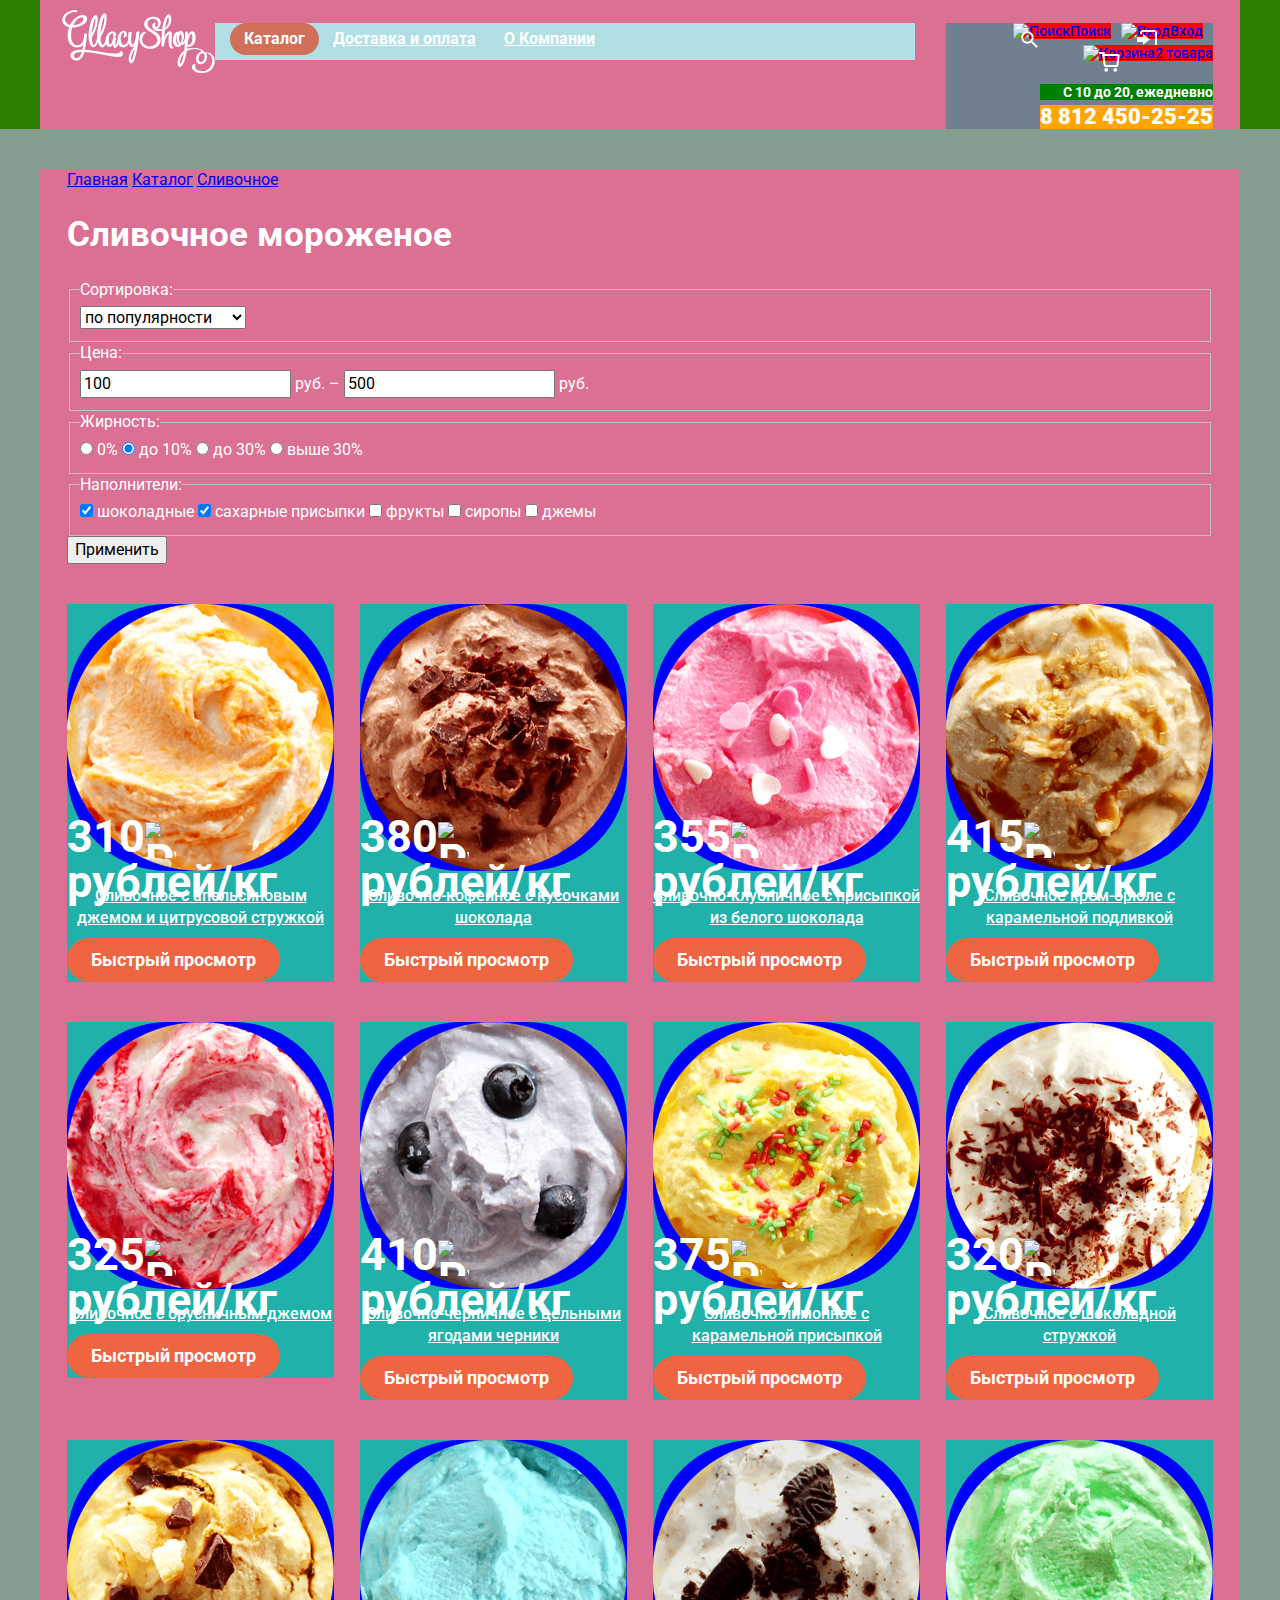
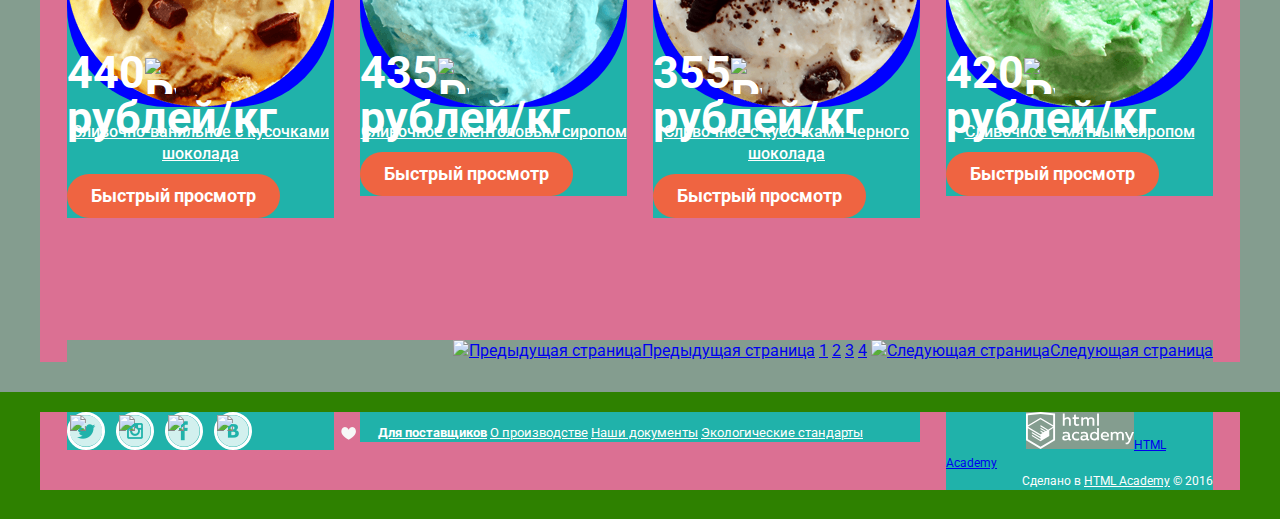
==== catalog.html @ 36bbe9e5 "Задание #30" ====
<!DOCTYPE html>
<html lang="ru">
<head>
	<meta charset="utf-8">
	<title>GllacyShop</title>
	<link href='https://fonts.googleapis.com/css?family=Roboto:400,500,700,900&subset=latin,cyrillic' rel='stylesheet' type='text/css'>
	<link href="css/normalize.css" rel="stylesheet">
	<link href="css/style.css" rel="stylesheet">
</head>
<body>
	<!-- Шапка -->
	<header class="main-header">
		<div class="center clearfix">
			<!-- Лого и главное меню -->
			<div class="main-logo">
				<a href="index.html"><img src="img/main-logo.svg" alt="GllacyShop" width="153" height="63"></a>
			</div>
			<nav class="main-navigation">
				<ul class="main-navigation-menu">
					<li class="main-navigation-catalog active">
						<a href="catalog.html">Каталог</a>
						<div class="submenu-wrap">
							<ul class="main-navigation-submenu">
								<li><a href="#">Новинки</a></li>
								<li class="active"><a>Сливочное</a></li>
								<li><a href="#">Щербеты</a></li>
								<li><a href="#">Фруктовый лед</a></li>
								<li><a href="#">Мелорин</a></li>
							</ul>
						</div>
					</li>
					<li class="main-navigation-delivery">
						<a href="#">Доставка и оплата</a>
					</li>
					<li class="main-navigation-about">
						<a href="#">О Компании</a>
					</li>
				</ul>
			</nav>
			<!-- Личный кабинет и телефон магазина -->
			<div class="main-right-block">
				<!-- Личный кабинет -->
				<div class="user-block">
					<div class="search-wrap">
						<span class="search"><a href="#"><img src="img/search.svg" width="17" height="17" alt="Поиск">Поиск</a></span>
						<div class="search-appearance">
							<form class="search-form" name="search-form" action="#" method="get">
								<input class="search-request" type="search" name="search-request" placeholder="Что ищем?">
							</form>
						</div>
					</div>
					<div class="login-wrap">
						<span class="login"><a href="#"><img src="img/login.svg" width="20" height="19" alt="Вход">Вход</a></span>
						<div class="login-appearance">
							<form class="login-form" name="search-form" action="#" method="post">
								<input class="login-email" type="email" name="login-email" placeholder="Электронная почта">
								<input class="login-password" type="password" name="login-password" placeholder="Пароль">
								<button class="btn" type="submit">Войти</button>
								<span class="login-forget"><a href="#">Забыли пароль?</a></span>
								<span class="login-new"><a href="#">Новая регистрация</a></span>
							</form>
						</div>
					</div>
					<div class="basket-wrap">
						<span class="basket"><a href="#"><img src="img/basket-full.svg" width="21" height="20" alt="Корзина">2 товара</a></span>
						<div class="basket-appearance">
							<div class="basket-list">
								<table class="basket-table">
									<tr>
										<td><span class="basket-delete"><a href="#"><img src="img/delete.svg" width="11" height="11" alt="Удалить"></a></span></td>
										<td><img src="img/basket-ice-cream-orange.png" width="33" height="33" alt="Пломбир с апельсиновым джемом"></td>
										<td>Пломбир с апельсиновым джемом</td>
										<td>1,5 кг х <span class="basket-price">200 руб.</span></td>
										<td>300 руб.</td>
									</tr>
									<tr>
										<td><span class="basket-delete"><a href="#"><img src="img/delete.svg" width="11" height="11" alt="Удалить"></a></span></td>
										<td><img src="img/basket-ice-cream-strawberry-white-chocolate.png" width="33" height="33" alt="Клубничный пломбир с присыпкой из белого шоколада"></td>
										<td>Клубничный пломбир с присыпкой из белого шоколада</td>
										<td>1,5 кг х <span class="basket-price">300 руб.</span></td>
										<td>450 руб.</td>
									</tr>
								</table>
							</div>
							<p class="basket-result">Итого: 750 руб.</p>
							<a class="btn" href="#">Оформить заказ</a>
						</div>
					</div>
				</div>
				<!-- Телефон магазина -->
				<div class="main-phone">
					<p class="main-phone-time">С 10 до 20, ежедневно</p>
					<p class="main-phone-number"><strong>8 812 450-25-25</strong></p>
				</div>
			</div>
		</div>
	</header>
	<!-- Основное содержание -->
	<main class="center">
		<!-- Хлебные крошки и заголовок-->
		<header class="content-header">
			<div class="breadcrumbs">
				<a href="index.html">Главная</a>
				<a href="#">Каталог</a>
				<a href="#">Сливочное</a>
			</div>
			<h1 class="content-title">Сливочное мороженое </h1>
		</header>
		<!-- Фильтры и список товара -->
		<section class="content">
			<!-- Фильтры -->
			<section class="content-filter">
				<form action="#" method="get">
					<!-- Сортировка -->
					<fieldset class="content-filter-sorting">
						<legend>Сортировка:</legend>
						<select name="sorting">
							<option value="popular">по популярности</option>
							<option value="cheap">сначала недорогие</option>
							<option value="expensive">сначала дорогие</option>
							<option value="fat">по жирности</option>
						</select>
					</fieldset>
					<!-- Цена -->
					<fieldset class="content-filter-price">
						<legend>Цена:</legend>
						<input type="text" name="price-from" value="100" id="price-from"> руб. –
						<input type="text" name="price-to" value="500" id="price-to"> руб.
						<!-- Ползунок (сделать) -->
					</fieldset>
					<!-- Жирность -->
					<fieldset class="content-filter-fat">
						<legend>Жирность:</legend>

						<input type="radio" name="filter-fat" value="percent-0" id="percent-0">
						<label for="percent-0">0%</label>

						<input type="radio" name="filter-fat" value="percent-to-10" id="percent-to-10" checked>
						<label for="percent-to-10">до 10%</label>

						<input type="radio" name="filter-fat" value="percent-to-30" id="percent-to-30">
						<label for="percent-to-30">до 30%</label>

						<input type="radio" name="filter-fat" value="percent-more-30" id="percent-more-30">
						<label for="percent-more-30">выше 30%</label>

					</fieldset>
					<!-- Наполнители -->
					<fieldset class="content-filter-filler">
						<legend>Наполнители:</legend>

						<input type="checkbox" name="chocolate" id="chocolate" checked>
						<label for="chocolate">шоколадные</label>

						<input type="checkbox" name="sugar" id="sugar" checked>
						<label for="sugar">сахарные присыпки</label>

						<input type="checkbox" name="fruit" id="fruit">
						<label for="fruit">фрукты</label>

						<input type="checkbox" name="syrup" id="syrup">
						<label for="syrup">сиропы</label>

						<input type="checkbox" name="jam" id="jam">
						<label for="jam">джемы</label>

					</fieldset>
					<button class="content-filter-btn" type="submit">Применить</button>
				</form>
			</section>
			<!-- Каталог -->
			<section class="catalog">
				<!-- Позиции товара -->
				<div class="catalog-list">
					<article class="product-wrap">
						<div class="product-image">
							<a href="#"><img src="img/ice-cream-orange.png" width="267" height="267" alt="Сливочное с апельсиновым джемом и цитрусовой стружкой"></a>
							<p class="product-label-price">310<span class="product-label-ruble"><img src="img/ruble.svg" width="31" height="36" alt="Рубль">рублей</span>/кг</p>
						</div>
						<h2 class="product-title"><a href="#">Сливочное с апельсиновым джемом и цитрусовой стружкой</a></h2>
						<div class="product-appearance">
							<a class="btn" href="#">Быстрый просмотр</a>
						</div>
					</article>
					<article class="product-wrap">
						<div class="product-image">
							<a href="#"><img src="img/ice-cream-coffee-chocolate.png" width="267" height="267" alt="Сливочно-кофейное с кусочками шоколада"></a>
							<p class="product-label-price">380<span class="product-label-ruble"><img src="img/ruble.svg" width="31" height="36" alt="Рубль">рублей</span>/кг</p>
						</div>
						<h2 class="product-title"><a href="#">Сливочно-кофейное с кусочками шоколада</a></h2>
						<div class="product-appearance">
							<a class="btn" href="#">Быстрый просмотр</a>
						</div>
					</article>
					<article class="product-wrap">
						<div class="product-image">
							<a href="#"><img src="img/ice-cream-strawberry-white-chocolate.png" width="267" height="267" alt="Сливочно-клубничное с присыпкой из белого шоколада"></a>
							<p class="product-label-price">355<span class="product-label-ruble"><img src="img/ruble.svg" width="31" height="36" alt="Рубль">рублей</span>/кг</p>
						</div>
						<h2 class="product-title"><a href="#">Сливочно-клубничное с присыпкой из белого шоколада</a></h2>
						<div class="product-appearance">
							<a class="btn" href="#">Быстрый просмотр</a>
						</div>
					</article>
					<article class="product-wrap">
						<div class="product-image">
							<a href="#"><img src="img/ice-cream-brule-caramel.png" width="267" height="267" alt="Сливочное крем-брюле с карамельной подливкой"></a>
							<p class="product-label-price">415<span class="product-label-ruble"><img src="img/ruble.svg" width="31" height="36" alt="Рубль">рублей</span>/кг</p>
						</div>
						<h2 class="product-title"><a href="#">Сливочное крем-брюле с карамельной подливкой</a></h2>
						<div class="product-appearance">
							<a class="btn" href="#">Быстрый просмотр</a>
						</div>
					</article>
					<article class="product-wrap">
						<div class="product-image">
							<a href="#"><img src="img/ice-cream-cowberry.png" width="267" height="267" alt="Сливочное с брусничным джемом"></a>
							<p class="product-label-price">325<span class="product-label-ruble"><img src="img/ruble.svg" width="31" height="36" alt="Рубль">рублей</span>/кг</p>
						</div>
						<h2 class="product-title"><a href="#">Сливочное с брусничным джемом</a></h2>
						<div class="product-appearance">
							<a class="btn" href="#">Быстрый просмотр</a>
						</div>
					</article>
					<article class="product-wrap">
						<div class="product-image">
							<a href="#"><img src="img/ice-cream-bilberry.png" width="267" height="267" alt="Сливочно-черничное с цельными ягодами черники"></a>
							<p class="product-label-price">410<span class="product-label-ruble"><img src="img/ruble.svg" width="31" height="36" alt="Рубль">рублей</span>/кг</p>
						</div>
						<h2 class="product-title"><a href="#">Сливочно-черничное с цельными ягодами черники</a></h2>
						<div class="product-appearance">
							<a class="btn" href="#">Быстрый просмотр</a>
						</div>
					</article>
					<article class="product-wrap">
						<div class="product-image">
							<a href="#"><img src="img/ice-cream-lemon-caramel.png" width="267" height="267" alt="Сливочно-лимонное с карамельной присыпкой"></a>
							<p class="product-label-price">375<span class="product-label-ruble"><img src="img/ruble.svg" width="31" height="36" alt="Рубль">рублей</span>/кг</p>
						</div>
						<h2 class="product-title"><a href="#">Сливочно-лимонное с карамельной присыпкой</a></h2>
						<div class="product-appearance">
							<a class="btn" href="#">Быстрый просмотр</a>
						</div>
					</article>
					<article class="product-wrap">
						<div class="product-image">
							<a href="#"><img src="img/ice-cream-chocolate-chips.png" width="267" height="267" alt="Сливочное с шоколадной стружкой"></a>
							<p class="product-label-price">320<span class="product-label-ruble"><img src="img/ruble.svg" width="31" height="36" alt="Рубль">рублей</span>/кг</p>
						</div>
						<h2 class="product-title"><a href="#">Сливочное с шоколадной стружкой</a></h2>
						<div class="product-appearance">
							<a class="btn" href="#">Быстрый просмотр</a>
						</div>
					</article>
					<article class="product-wrap">
						<div class="product-image">
							<a href="#"><img src="img/ice-cream-chocolate-pieces.png" width="267" height="267" alt="Сливочно-ванильное с кусочками шоколада"></a>
							<p class="product-label-price">440<span class="product-label-ruble"><img src="img/ruble.svg" width="31" height="36" alt="Рубль">рублей</span>/кг</p>
						</div>
						<h2 class="product-title"><a href="#">Сливочно-ванильное с кусочками шоколада</a></h2>
						<div class="product-appearance">
							<a class="btn" href="#">Быстрый просмотр</a>
						</div>
					</article>
					<article class="product-wrap">
						<div class="product-image">
							<a href="#"><img src="img/ice-cream-menthol.png" width="267" height="267" alt="Сливочноe с ментоловым сиропом"></a>
							<p class="product-label-price">435<span class="product-label-ruble"><img src="img/ruble.svg" width="31" height="36" alt="Рубль">рублей</span>/кг</p>
						</div>
						<h2 class="product-title"><a href="#">Сливочноe с ментоловым сиропом</a></h2>
						<div class="product-appearance">
							<a class="btn" href="#">Быстрый просмотр</a>
						</div>
					</article>
					<article class="product-wrap">
						<div class="product-image">
							<a href="#"><img src="img/ice-cream-black-chocolate-pieces.png" width="267" height="267" alt="Сливочное с кусочками черного шоколада"></a>
							<p class="product-label-price">355<span class="product-label-ruble"><img src="img/ruble.svg" width="31" height="36" alt="Рубль">рублей</span>/кг</p>
						</div>
						<h2 class="product-title"><a href="#">Сливочное с кусочками черного шоколада</a></h2>
						<div class="product-appearance">
							<a class="btn" href="#">Быстрый просмотр</a>
						</div>
					</article>
					<article class="product-wrap">
						<div class="product-image">
							<a href="#"><img src="img/ice-cream-mint.png" width="267" height="267" alt="Сливочное с мятным сиропом"></a>
							<p class="product-label-price">420<span class="product-label-ruble"><img src="img/ruble.svg" width="31" height="36" alt="Рубль">рублей</span>/кг</p>
						</div>
						<h2 class="product-title"><a href="#">Сливочное с мятным сиропом</a></h2>
						<div class="product-appearance">
							<a class="btn" href="#">Быстрый просмотр</a>
						</div>
					</article>
				</div>
				<!-- Страницы каталога -->
				<div class="pagination">
					<span class="page-prev"><a href="#"><img src="img/left.svg" alt="Предыдущая страница" width="8" height="14">Предыдущая страница</a></span>
					<a href="#">1</a>
					<a href="#">2</a>
					<a href="#">3</a>
					<a href="#">4</a>
					<span class="page-next"><a href="#"><img src="img/right.svg" alt="Следующая страница" width="8" height="14">Следующая страница</a></span>
				</div>
			</section>
		</section>
	</main>
	<!-- Подвал -->
	<footer class="main-footer">
		<div class="center">
			<!-- Социальные сети -->
			<div class="footer-social">
				<a class="social-btn social-btn-tw" href="#"><img src="img/twitter.svg" width="31" height="31" alt="Twitter">Twitter</a>
				<a class="social-btn social-btn-inst" href="#"><img src="img/instagram.svg" width="31" height="31" alt="Instagram">Instagram</a>
				<a class="social-btn social-btn-fb" href="#"><img src="img/facebook.svg" width="31" height="31" alt="Facebook">Facebook</a>
				<a class="social-btn social-btn-vk" href="#"><img src="img/vk.svg" width="31" height="31" alt="Вконтакте">Вконтакте</a>
			</div>
			<!-- Меню подвала -->
			<div class="footer-navigation">
				<a class="footer-navigation-ref footer-navigation-fav" href="#"><img src="img/heart.svg" width="15" height="13" alt="">Для поставщиков</a>
				<a class="footer-navigation-ref" href="#">О производстве</a>
				<a class="footer-navigation-ref" href="#">Наши документы</a>
				<a class="footer-navigation-ref" href="#">Экологические стандарты</a>
			</div>
			<!-- Копирайт -->
			<div class="footer-copyright">
				<a href="#"><img src="img/html-academy.svg" width="108" height="37" alt="HTML Academy">HTML Academy</a>
				<p>Сделано в <a class="footer-copyright-ref" href="#">HTML Academy</a> © 2016</p>
			</div>
		</div>
	</footer>
</body>
</html>
---- css/style.css ----
body {
	min-width: 1200px;
	font-size: 16px;
	line-height: 22px;
	color: #ffffff;
	font-weight: normal;
	font-family: "Roboto", "Arial", "Helvetica", sans-serif;
	background-color: #849d8f;
}

h1.content-title {
	font-size: 35px;
	line-height: 41px;
	color: #ffffff;
	font-weight: bold;
}

.clearfix::after {
	content: "";
	display: table;
	clear: both;
}

.btn {
	display: inline-block;
	padding: 10px 24px;
	font-family: "Roboto", "Arial", "Helvetica", sans-serif;
	vertical-align: middle;
	text-align: center;
	font-size: 18px;
	font-weight: bold;
	line-height: 24px;
	color: #ffffff;
	background: #ef6441;
	border: none;
	border-radius: 46px;
	outline: none;
	text-decoration: none;
	cursor: pointer;
}

.feedback-btn {
	display: block;
}

/* Шапка */

.main-header {
	margin-bottom: 40px;
	color: #ffffff;
	/* Фон для сетки */
	background-color: #2e8100;
}

.center {
	width: 1146px;
	margin: 0 auto;
	padding: 0 27px;
	/* Фон для сетки */
	background-color: #db7093;
}

/* Шапка - Лого */

.main-logo {
	margin-top: 10px;
	margin-left: -5px;
	width: 153px;
	height: 63px;
	float: left;
}

.main-navigation {
	margin-top: 23px;
	width: 700px;
	float: left;
	/* Фон для сетки */
	background-color: #b0e0e6;
}

/* Шапка - Меню */

.main-navigation-menu {
	position: relative;
	margin: 0;
	padding: 0;
	padding-left: 15px;
	list-style: none;
	font-size: 0px;
}

.main-navigation-menu > li {
	display: inline-block;
	vertical-align: top;
	line-height: 18px;
	white-space: nowrap;
}

.main-navigation-menu > li > a {
	display: block;
	padding: 7px 14px;
	color: #ffffff;
	font-size: 16px;
	font-weight: bold;
}

.main-navigation-menu > li > a:hover {
	color: #333333;
	text-decoration: none;
	background-color: #f7f6f3;
	border-radius: 32px;
}

.main-navigation-menu > li > a:active {
	/* Сделать тень */
}

.main-navigation-menu > li.active > a {
	color: #ffffff;
	text-decoration: none;
	background-color: #d07058;
	border-radius: 32px;
}

.submenu-wrap {
	margin: 0;
	padding: 0;
	padding-top: 5px;
}

.main-navigation-submenu {
	display: none;
	position: absolute;
	top: 37px;
	left: -7px;
	margin: 0;
	padding: 0;
	list-style: none;
	background-color: #f8f7f4;
	border-radius: 5px;
}

.main-navigation-menu > li:hover .main-navigation-submenu {
	display: block;
}

.main-navigation-submenu > li {
	line-height: 16px;
}

.main-navigation-submenu > li > a {
	display: block;
	text-decoration: none;
	font-size: 14px;
	font-weight: normal;
	color: #323232;
	padding: 8px 20px;
}

.main-navigation-submenu > li:first-child > a {
	font-weight: bold;
	color: #323232;
	border-bottom: 1px solid #323232;
}

/* Шапка - Меню - Субменю - Изменение фона кнопки при наведении */

.main-navigation-submenu > li:hover {
	background-color: #fbded7;
}

.main-navigation-submenu > li:first-child:hover {
	background-color: #fbded7;
	border-radius: 5px 5px 0 0;
}

.main-navigation-submenu > li:last-child:hover {
	background-color: #fbded7;
	border-radius: 0 0 5px 5px;
}

/* Шапка - Меню - Субменю - Изменение фона активной кнопки */

.main-navigation-submenu > li > a:active {
	background-color: #f6b5a5;
}

.main-navigation-submenu > li:first-child > a:active {
	background-color: #f6b5a5;
	border-radius: 5px 5px 0 0;
}

.main-navigation-submenu > li:last-child > a:active {
	background-color: #f6b5a5;
	border-radius: 0 0 5px 5px;
}

/* Шапка - Меню - Субменю - Изменение фона текущей кнопки */

.main-navigation-submenu li.active > a {
	color: #ffffff;
	background-color: #d07058;
}

.main-navigation-submenu li.active:first-child > a {
	color: #ffffff;
	background-color: #d07058;
	border-radius: 5px 5px 0 0;
}

.main-navigation-submenu li.active:last-child > a {
	color: #ffffff;
	background-color: #d07058;
	border-radius: 0 0 5px 5px;
}

/* Шапка - Личный кабинет */

.main-right-block {
	margin: 0;
	margin-top: 23px;
	padding: 0;
	max-width: 267px;
	float: right;
	text-align: right;
	font-size: 0px;
	/* Фон для сетки */
	background-color: #708090;
}

/* Шапка - Личный кабинет - Поиск */

.search-wrap {
	display: inline-block;
	position: relative;
	vertical-align: top;
	font-size: 14px;
	font-weight: 500;
	line-height: 16px;
	margin-right: 10px;
	text-align: left;
	background-color: red;
}

a.search {
	display: block;
	width: 33px;
	height: 33px;
	font-size: 0;
	color: #ffffff;
	text-decoration: none;
	background-color: #9db1a6;
	border-radius: 16px;
	transition: background-color 1.0s;
}

.search::before {
	position: absolute;
	content: "";
	top: 8px;
	left: 8px;
	width: 17px;
	height: 17px;
	background: transparent url("../img/main-sprite.png") no-repeat -917px -5px;
	transition: background-position 0.5s;
}

.search-appearance {
	display: none;
	position: absolute;
	top: 37px;
	right: 0;
	width: 311px;
	padding: 20px 15px;
	background-color: #f8f7f4;
	border-radius: 5px;
}

/* Шапка - Личный кабинет - Поиск - Изменение фона кнопки при наведении */

.search-wrap:hover a.search {
	color: #323232;
	background-color: #f8f7f4;
}

.search-wrap:hover .search::before {
	background: transparent url("../img/main-sprite.png") no-repeat -944px -5px;
}

.search-wrap:hover .search-appearance {
	display: block;
}

/* Шапка - Личный кабинет - Вход */

.login-wrap {
	display: inline-block;
	position: relative;
	vertical-align: top;
	font-size: 14px;
	font-weight: 500;
	line-height: 16px;
	margin-right: 10px;
	text-align: left;
	background-color: red;
}

a.login {
	display: block;
	width: 48px;
	height: 24px;
	padding-top: 9px;
	padding-left: 44px;
	color: #ffffff;
	text-decoration: none;
	background-color: #9db1a6;
	border-radius: 16px;
	transition: background-color 1.0s;
}

.login::before {
	position: absolute;
	content: "";
	top: 7px;
	left: 16px;
	width: 20px;
	height: 19px;
	background: transparent url("../img/main-sprite.png") no-repeat -635px -5px;
	transition: background-position 0.5s;
}

.login-appearance {
	display: none;
	position: absolute;
	top: 37px;
	right: -1px;
	width: 241px;
	padding-top: 20px;
	padding-top: 20px;
	padding-left: 19px;
	padding-right: 17px;
	background-color: #f8f7f4;
	border-radius: 6px;
}

/* Шапка - Личный кабинет - Вход - Изменение фона кнопки при наведении */

.login-wrap:hover a.login {
	color: #323232;
	background-color: #f8f7f4;
}

.login-wrap:hover .login::before {
	background: transparent url("../img/main-sprite.png") no-repeat -665px -5px;
}

.login-wrap:hover .login-appearance {
	display: block;
}

/* Шапка - Личный кабинет - Корзина */

.basket-wrap {
	display: inline-block;
	position: relative;
	vertical-align: top;
	font-size: 14px;
	font-weight: 500;
	line-height: 16px;
	text-align: left;
	background-color: red;
}

a.basket {
	display: block;
	width: 72px;
	height: 24px;
	padding-top: 9px;
	padding-left: 45px;
	color: #ffffff;
	text-decoration: none;
	background-color: #9db1a6;
	border-radius: 16px;
	transition: background-color 1.0s;
}

.basket::before {
	position: absolute;
	content: "";
	top: 7px;
	left: 16px;
	width: 21px;
	height: 20px;
	background: transparent url("../img/main-sprite.png") no-repeat -5px -5px;
}

.basket-appearance {
	display: none;
	/*position: absolute;
	top: 37px;
	right: 0;
	width: 311px;
	padding: 20px 15px;
	background-color: #f8f7f4;
	border-radius: 5px;*/
}

/* Шапка - Личный кабинет - Вход - Изменение фона кнопки при наведении */

.basket-wrap:hover a.basket {
	color: #323232;
	background-color: #f8f7f4;
}

.basket-wrap:hover .basket::before {
	background: transparent url("../img/sprite/basket-hover.png") no-repeat;
}

.basket-wrap:hover .basket-appearance {
	display: block;
}

/* Шапка - Телефон магазина */

.main-phone {
	display: inline-block;
	vertical-align: top;
	/*position: relative;*/
}

.main-phone-time {
	margin: 0;
	margin-top: 17px;
	padding: 0;
	font-size: 14px;
	font-weight: bold;
	line-height: 16px;
	/* Фон для сетки */
	background-color: green;
}

.main-phone-number {
	margin: 0;
	margin-top: 5px;
	padding: 0;
	font-size: 22px;
	font-weight: 900;
	line-height: 24px;
	/* Фон для сетки */
	background-color: orange;
}

/* Акции */

.action {
	margin-bottom: 40px;
}

.action-left {
	width: 520px;
	float: left;
	padding: 20px;
	padding-top: 15px;
	/* Фон для сетки */
	background: #75061e url("../img/background-raspberry.png") no-repeat center center;
	border-radius: 15px;
}

.action-right {
	width: 520px;
	float: right;
	padding: 20px;
	padding-top: 15px;
	/* Фон для сетки */
	background: #593727 url("../img/background-chocolate.png") no-repeat center center;
	border-radius: 15px;
}

h2.action-title {
	margin: 0;
	margin-bottom: 15px;
	font-size: 35px;
	line-height: 41px;
	color: #ffffff;
	font-weight: bold;
}

.action p {
	margin: 0;
	margin-bottom: 24px;
	min-height: 71px;
	font-size: 18px;
	font-weight: bold;
	line-height: 22px;
	color: #ffffff;
}

/* Популярные товары, Каталог */

.catalog-list {
	font-size: 0px;
}

.product-wrap {
	display: inline-block;
	position: relative;
	width: 267px;
	min-height: 322px;
	margin-right: 26px;
	margin-bottom: 40px;
	vertical-align: top;
	font-size: 16px;
	/* Фон для сетки */
	background-color: #20b2aa;
}

.product-wrap:nth-child(4n) {
	margin-right: 0px;
}

.product-image a {
	display: inline-block;
	vertical-align: middle;
	overflow: hidden;
	border-radius: 100px;
	background: blue;
}

.product-image img {
	display: inline-block;
	vertical-align: middle;
}

.product-label-top {
	position: absolute;
	top: 0;
	left: 0;
	width: 61px;
	height: 61px;
	font-size: 0px;
	background: transparent url("../img/main-sprite.png") no-repeat -154px -5px;
}

.product-label-price {
	position: absolute;
	top: 210px;
	left: 0;
	margin: 0;
	font-size: 45px;
	font-weight: bold;
	line-height: 45px;
	color: #ffffff;
}

.product-label-weight {
	padding-left: 35px;
	font-size: 30px;
	font-weight: bold;
	line-height: 45px;
	color: #ffffff;
}

.product-label-weight::before {
	position: absolute;
	content: "";
	top: 6px;
	right: 42px;
	width: 31px;
	height: 36px;
	font-size: 0px;
	background: transparent url("../img/main-sprite.png") no-repeat -876px -5px;
}

h2.product-title {
	margin: 0;
	margin-top: 14px;
	margin-bottom: 9px;
	font-size: 16px;
	line-height: 22px;
	color: #ffffff;
	font-weight: 500;
	text-align: center;
}

.product-title a {
	color: #ffffff;
}

/* Описание магазина */

.info {
	margin-bottom: 40px;
	padding: 20px;
	padding-top: 25px;
	background: #e9d9b6 url("../img/background-wafer.png");
	border-radius: 15px;
}

.info-note {
	position: relative;
	width: 540px;
	float: left;
	margin-right: 26px;
	margin-bottom: 22px;
}

.info-note:nth-child(even) {
	margin-right: 0px;
}

.info-note:last-child,
.info-note:nth-last-child(2) {
	margin-bottom: 4px;
}

.info-icon {
	position: absolute;
	top: -12px;
	left: 0px;
	width: 48px;
	height: 48px;
	background: transparent url("../img/main-sprite.png") no-repeat;
}

.info-icon-icecream {
	background-position: -401px -5px;
}

.info-icon-cow {
	background-position: -343px -5px;
}

.info-icon-sheet {
	background-position: -459px -5px;
}

.info-icon-thermometer {
	background-position: -517px -5px;
}

h1.info-title {
	margin: 0;
	margin-bottom: 21px;
	font-size: 24px;
	line-height: 30px;
	color: #323232;
	font-weight: 500;
}

.info p {
	margin: 0;
	margin-left: 57px;
	font-size: 16px;
	font-weight: normal;
	line-height: 22px;
	color: #323232;
}

/* Новости */

.news {
	margin-bottom: 40px;
}

.news-left {
	width: 520px;
	padding: 20px;
	padding-top: 23px;
	/*min-height: 220px;*/
	float: left;
	background: #ffffff url("../img/background-strawberry.png") no-repeat center center;
	border-radius: 15px;
}

h2.news-left-title {
	margin: 0;
	margin-bottom: 5px;
	font-size: 16px;
	font-weight: 500;
	line-height: 22px;
	color: #323232;
}

.news-left p {
	margin: 0;
	margin-right: 230px;
	min-height: 150px;
	font-size: 24px;
	font-weight: bold;
	line-height: 30px;
	color: #323232;
}

.news-left a {
	color: #323232;
}

/* Подписка */

.news-right-pattern {
	width: 560px;
	float: right;
	/* Фон для сетки */
	background: #92cdff url("../img/post-card.png");
	border-radius: 15px;
}

.news-right {
	margin: 5px;
	margin-left: 6px;
	padding: 20px;
	padding-top: 29px;
	background-color: #f8f7f4;
	border-radius: 10px;
}

.news-right p {
	margin: 0;
	margin-bottom: 20px;
	min-height: 97px;
	font-size: 16px;
	font-weight: normal;
	line-height: 22px;
	color: #5a5a5a;
}

/* Карта */

.map {
	padding-top: 62px;
	padding-bottom: 62px;
	/* Фон для сетки */
	background: transparent url("../img/map.png") no-repeat center center;
}

.map-contact {
	width: 252px;
	min-height: 250px;
	padding: 25px;
	padding-top: 30px;
	float: right;
	background-color: #ffffff;
	border-radius: 16px;
}

.map-contact p {
	margin: 0;
	padding: 0;
	margin-bottom: 18px;
}

.map-contact-short {
	display: block;
	margin-right: 75px;
	font-size: 14px;
	font-weight: normal;
	line-height: 20px;
	color: #323232;

	background-color: #f8f7f4;
}

strong.map-contact-address {
	display: block;
	font-size: 18px;
	font-weight: bold;
	line-height: 24px;
	color: #323232;
}

strong.map-contact-phone {
	display: block;
	margin-top: 5px;
	font-size: 18px;
	font-weight: bold;
	line-height: 22px;
	color: #323232;
}

span.map-contact-time {
	display: block;
	margin-bottom: 24px;
	margin-right: 75px;
	font-size: 14px;
	font-weight: normal;
	line-height: 22px;
	color: #323232;
}

.feedback-appearance {
	display: none;
}

/* Подвал */

.main-footer {
	padding-top: 20px;
	padding-bottom: 29px;
	font-size: 0;
	/* Фон для сетки */
	background-color: #2e8100;
}

/* Подвал - Социальные сети */

.footer-social {
	float: left;
	width: 267px;
	margin-right: 26px;
	font-size: 18px;
	/* Фон для сетки */
	background-color: #20b2aa;
}

.social-btn {
	float: left;
	margin-right: 11px;
	width: 32px;
	height: 32px;
	font-size: 0px;
	border: #ffffff solid 3px;
	border-radius: 32px;
	background: transparent url("../img/main-sprite.png") no-repeat;
}

.social-btn-tw {
	background-position: -971px -5px;
}

.social-btn-inst {
	background-position: -575px -5px;
}

.social-btn-fb {
	background-position: -87px -5px;
}

.social-btn-vk {
	background-position: -1013px -5px;
}

/* Подвал - Меню подвала */

.footer-navigation {
	float: left;
	width: 557px;
	margin-right: 26px;
	padding-left: 3px;
	padding-top: 12px;
	font-size: 13px;
	font-weight: normal;
	line-height: 18px;
	color: #ffffff;
	/* Фон для сетки */
	background-color: #20b2aa;
}

.footer-navigation a {
	padding: 0px;
	color: #ffffff;
}

a.footer-navigation-fav {
	position: relative;
	font-weight: bold;
}

.footer-navigation-fav::before {
	position: absolute;
	content: "";
	top: 2px;
	left: -22px;
	width: 15px;
	height: 13px;
	background: transparent url("../img/main-sprite.png") no-repeat -129px -5px;
}

.footer-navigation-table {
	display: table;
	margin: 0 auto;
}

.footer-navigation-row {
	display: table-row;
	background: #849d8f;
}

.footer-navigation-cell {
	display: table-cell;
	padding: 2px 15px;
}

/* Подвал - Копирайт */

.footer-copyright {
	display: inline-block;
	width: 267px;
	vertical-align: middle;
	margin-right: 0px;
	font-size: 12px;
	font-weight: normal;
	line-height: 18px;
	color: #fefefe;
	/* Фон для сетки */
	background-color: #20b2aa;
}

.footer-copyright p {
	margin: 0;
	text-align: right;
}

a.footer-copyright-ref {
	color: #fefefe;
}

.footer-copyright img {
	margin-left: 80px;
	background-color: #849d8f;
}

/* Стили только для catalog.html */

.content-filter {
	margin-bottom: 40px;
}

.pagination {
	margin-top: 82px;
	margin-bottom: 30px;
	text-align: right;
	/* Фон для сетки */
	background-color: #849d8f;
}
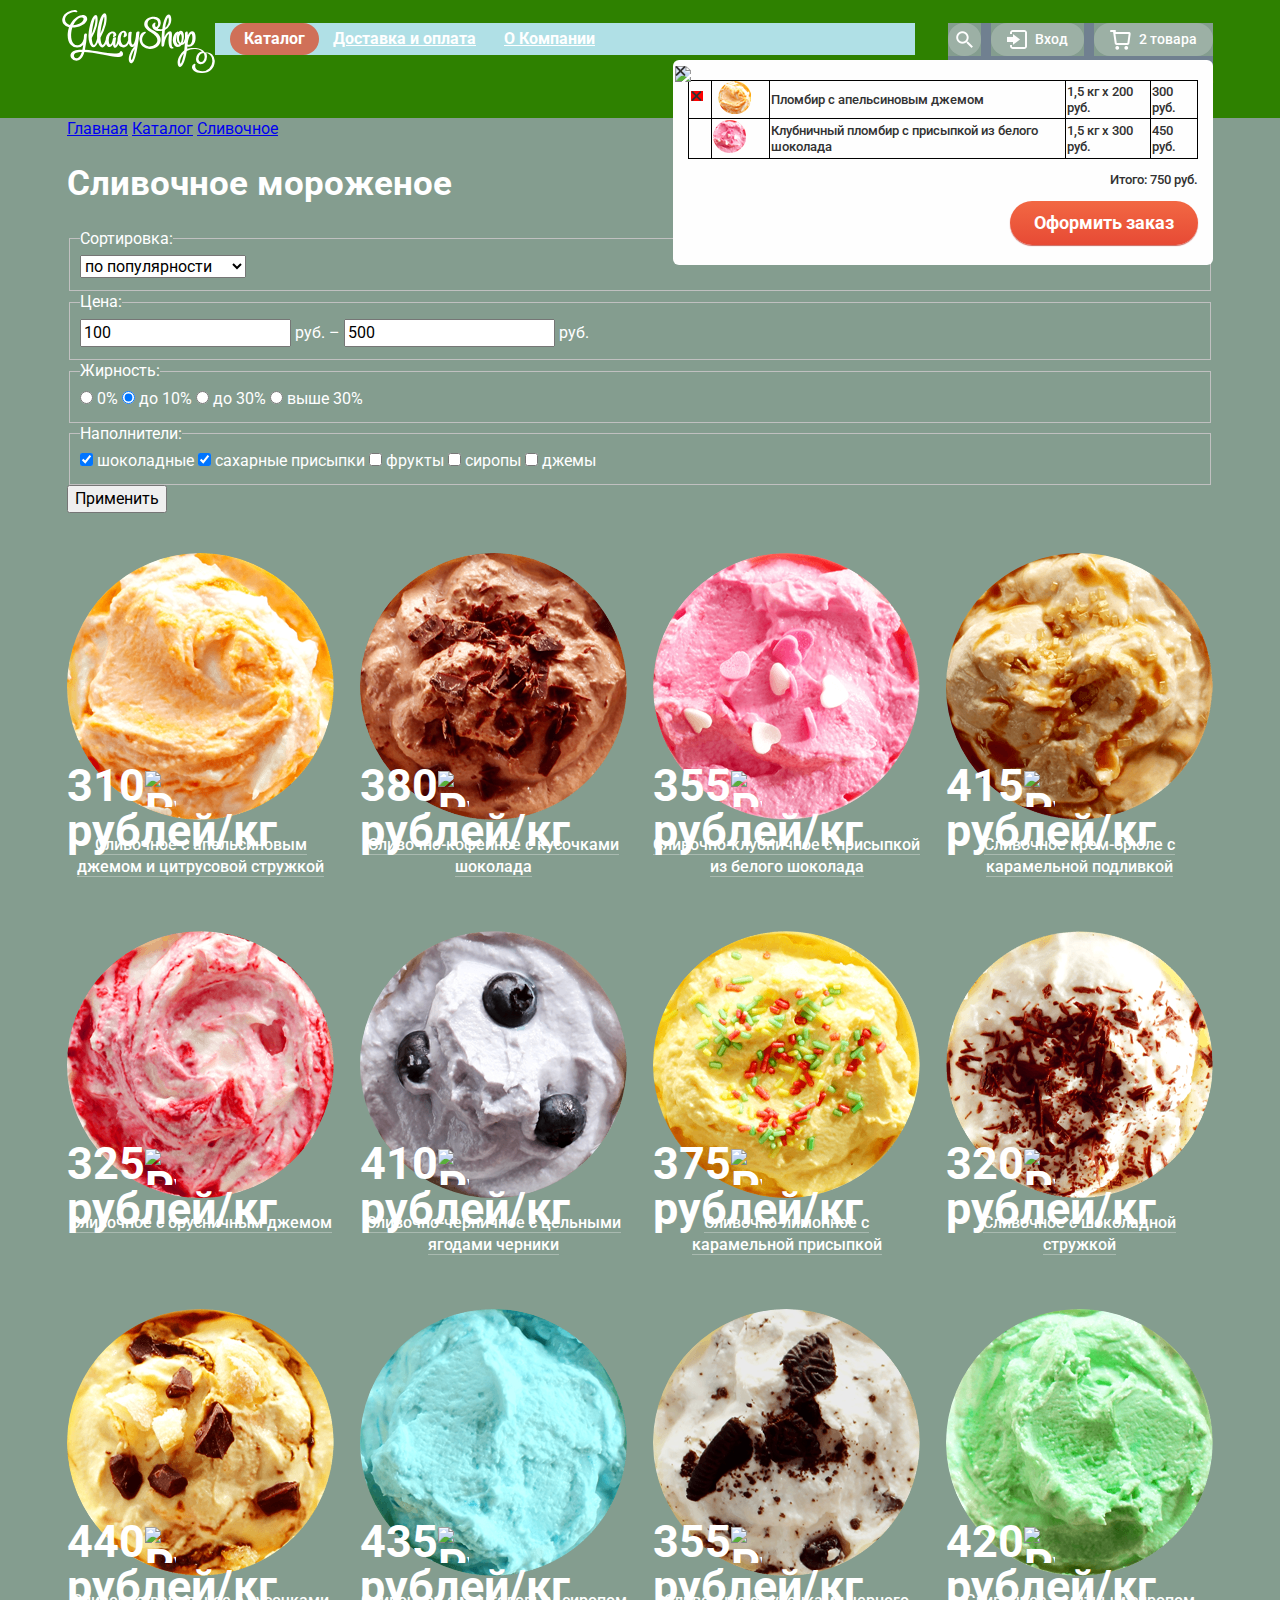
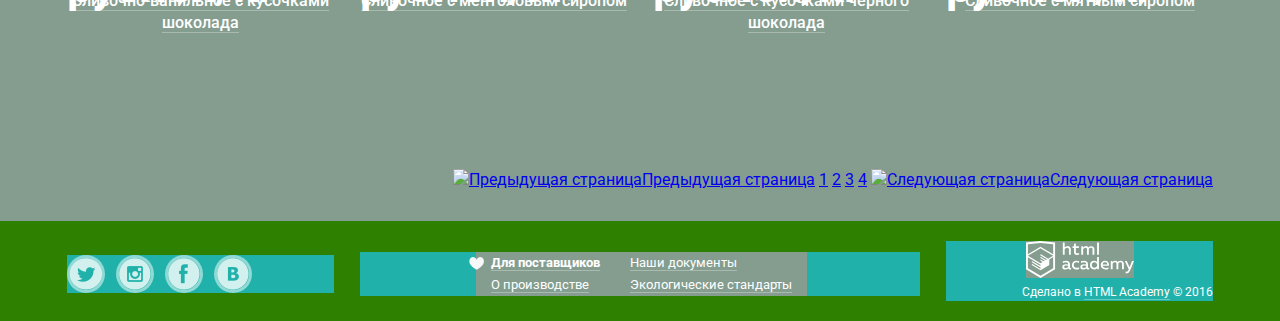
==== commit 4a1e4898: "Исправление ошибок по заданию #30" ====
--- a/catalog.html
+++ b/catalog.html
@@ -17,7 +17,7 @@
 			</div>
 			<nav class="main-navigation">
 				<ul class="main-navigation-menu">
-					<li class="main-navigation-catalog active">
+					<li class="main-navigation-item main-navigation-catalog active">
 						<a href="catalog.html">Каталог</a>
 						<div class="submenu-wrap">
 							<ul class="main-navigation-submenu">
@@ -29,10 +29,10 @@
 							</ul>
 						</div>
 					</li>
-					<li class="main-navigation-delivery">
+					<li class="main-navigation-item main-navigation-delivery">
 						<a href="#">Доставка и оплата</a>
 					</li>
-					<li class="main-navigation-about">
+					<li class="main-navigation-item main-navigation-about">
 						<a href="#">О Компании</a>
 					</li>
 				</ul>
@@ -42,7 +42,7 @@
 				<!-- Личный кабинет -->
 				<div class="user-block">
 					<div class="search-wrap">
-						<span class="search"><a href="#"><img src="img/search.svg" width="17" height="17" alt="Поиск">Поиск</a></span>
+						<a class="search" href="#" title="Поиск">Поиск</a>
 						<div class="search-appearance">
 							<form class="search-form" name="search-form" action="#" method="get">
 								<input class="search-request" type="search" name="search-request" placeholder="Что ищем?">
@@ -50,40 +50,42 @@
 						</div>
 					</div>
 					<div class="login-wrap">
-						<span class="login"><a href="#"><img src="img/login.svg" width="20" height="19" alt="Вход">Вход</a></span>
+						<a class="login" href="#" title="Вход">Вход</a>
 						<div class="login-appearance">
 							<form class="login-form" name="search-form" action="#" method="post">
 								<input class="login-email" type="email" name="login-email" placeholder="Электронная почта">
 								<input class="login-password" type="password" name="login-password" placeholder="Пароль">
 								<button class="btn" type="submit">Войти</button>
-								<span class="login-forget"><a href="#">Забыли пароль?</a></span>
-								<span class="login-new"><a href="#">Новая регистрация</a></span>
+								<div class="login-forget-new">
+									<a href="#">Забыли пароль?</a>
+									<a href="#">Новая регистрация</a>
+								</div>
 							</form>
 						</div>
 					</div>
 					<div class="basket-wrap">
-						<span class="basket"><a href="#"><img src="img/basket-full.svg" width="21" height="20" alt="Корзина">2 товара</a></span>
+						<a class="basket" href="#" title="Корзина">2 товара</a>
 						<div class="basket-appearance">
 							<div class="basket-list">
 								<table class="basket-table">
 									<tr>
-										<td><span class="basket-delete"><a href="#"><img src="img/delete.svg" width="11" height="11" alt="Удалить"></a></span></td>
-										<td><img src="img/basket-ice-cream-orange.png" width="33" height="33" alt="Пломбир с апельсиновым джемом"></td>
+										<td class="basket-cell-delete"><button class="basket-delete" type="button" title="Удалить">Удалить</button></td>
+										<td class="basket-cell-image"><img src="img/basket-ice-cream-orange.png" width="33" height="33" alt="Пломбир с апельсиновым джемом"></td>
 										<td>Пломбир с апельсиновым джемом</td>
 										<td>1,5 кг х <span class="basket-price">200 руб.</span></td>
 										<td>300 руб.</td>
 									</tr>
 									<tr>
-										<td><span class="basket-delete"><a href="#"><img src="img/delete.svg" width="11" height="11" alt="Удалить"></a></span></td>
+										<td><a class="basket-delete" href="#"><img src="img/delete.svg" width="11" height="11" alt="Удалить"></a></td>
 										<td><img src="img/basket-ice-cream-strawberry-white-chocolate.png" width="33" height="33" alt="Клубничный пломбир с присыпкой из белого шоколада"></td>
 										<td>Клубничный пломбир с присыпкой из белого шоколада</td>
 										<td>1,5 кг х <span class="basket-price">300 руб.</span></td>
 										<td>450 руб.</td>
 									</tr>
 								</table>
+								<p class="basket-result">Итого: 750 руб.</p>
+								<a class="btn" href="#">Оформить заказ</a>
 							</div>
-							<p class="basket-result">Итого: 750 руб.</p>
-							<a class="btn" href="#">Оформить заказ</a>
 						</div>
 					</div>
 				</div>
@@ -310,21 +312,35 @@
 		<div class="center">
 			<!-- Социальные сети -->
 			<div class="footer-social">
-				<a class="social-btn social-btn-tw" href="#"><img src="img/twitter.svg" width="31" height="31" alt="Twitter">Twitter</a>
-				<a class="social-btn social-btn-inst" href="#"><img src="img/instagram.svg" width="31" height="31" alt="Instagram">Instagram</a>
-				<a class="social-btn social-btn-fb" href="#"><img src="img/facebook.svg" width="31" height="31" alt="Facebook">Facebook</a>
-				<a class="social-btn social-btn-vk" href="#"><img src="img/vk.svg" width="31" height="31" alt="Вконтакте">Вконтакте</a>
+				<a class="social-btn social-btn-tw" href="#">Twitter</a>
+				<a class="social-btn social-btn-inst" href="#">Instagram</a>
+				<a class="social-btn social-btn-fb" href="#">Facebook</a>
+				<a class="social-btn social-btn-vk" href="#">Вконтакте</a>
 			</div>
 			<!-- Меню подвала -->
 			<div class="footer-navigation">
-				<a class="footer-navigation-ref footer-navigation-fav" href="#"><img src="img/heart.svg" width="15" height="13" alt="">Для поставщиков</a>
-				<a class="footer-navigation-ref" href="#">О производстве</a>
-				<a class="footer-navigation-ref" href="#">Наши документы</a>
-				<a class="footer-navigation-ref" href="#">Экологические стандарты</a>
+				<div class="footer-navigation-table">
+					<div class="footer-navigation-row">
+						<div class="footer-navigation-cell">
+							<a class="footer-navigation-fav" href="#">Для поставщиков</a>
+						</div>
+						<div class="footer-navigation-cell">
+							<a href="#">Наши документы</a>
+						</div>
+					</div>
+					<div class="footer-navigation-row">
+						<div class="footer-navigation-cell">
+							<a href="#">О производстве</a>
+						</div>
+						<div class="footer-navigation-cell">
+							<a href="#">Экологические стандарты</a>
+						</div>
+					</div>
+				</div>
 			</div>
 			<!-- Копирайт -->
 			<div class="footer-copyright">
-				<a href="#"><img src="img/html-academy.svg" width="108" height="37" alt="HTML Academy">HTML Academy</a>
+				<a href="#"><img src="img/html-academy.svg" width="108" height="37" alt="HTML Academy"></a>
 				<p>Сделано в <a class="footer-copyright-ref" href="#">HTML Academy</a> © 2016</p>
 			</div>
 		</div>
--- a/css/style.css
+++ b/css/style.css
@@ -8,6 +8,147 @@
 	background-color: #849d8f;
 }
 
+body > input[type="radio"] {
+	display: none;
+}
+
+/* Слайдер */
+
+.site-wrapper {
+	min-width: 1200px;
+	background-repeat: no-repeat;
+	background-position: top center;
+	transition: background-image 0.5s ease, background-color 0.5s ease;
+}
+
+.site-wrapper:before,
+.site-wrapper:after {
+	content: "";
+	visibility: hidden;
+}
+
+.site-wrapper:before,
+.site-wrapper:after {
+	background-image: url("../img/slider-ice-cream-2.png");
+}
+
+.site-wrapper:after {
+	background-image: url("../img/slider-ice-cream-3.png");
+}
+
+.content-wrapper {
+	width: 1200px;
+	margin: 0 auto;
+}
+
+.slider {
+	position: relative;
+	padding-top: 275px;
+	padding-right: 27px;
+	padding-left: 27px;
+	text-align: center;
+	color: #ffffff;
+	z-index: 1;
+}
+
+.slide {
+	display: none;
+}
+
+.slide-title {
+	width: 700px;
+	margin: 0 auto;
+	margin-bottom: 30px;
+	font-weight: 900;
+	font-size: 60px;
+	line-height: 60px;
+}
+
+.slide-btn {
+	display: inline-block;
+	padding: 10px 40px 10px;
+	font-weight: bold;
+	font-size: 32px;
+	line-height: 44px;
+	vertical-align: top;
+	color: #ffffff;
+	text-decoration: none;
+	text-shadow: 0 2px 5px rgba(160, 32, 11, 0.76);
+	background: #f26843;
+	background:    -moz-linear-gradient(top, #f26843 0%, #e74a35 100%);
+	background: -webkit-linear-gradient(top, #f26843 0%, #e74a35 100%);
+	background:         linear-gradient(to bottom, #f26843 0%, #e74a35 100%);
+	border-radius: 100px;
+	box-shadow: 0 2px 2px rgba(172, 16, 0, 0.64);
+}
+
+.slide-btn:hover {
+	background:    -moz-linear-gradient(top, #f58669 0%, #ec6f5e 100%);
+	background: -webkit-linear-gradient(top, #f58669 0%, #ec6f5e 100%);
+	background:         linear-gradient(to bottom, #f58669 0%, #ec6f5e 100%);
+	box-shadow: 0 2px 2px rgba(172, 16, 0, 1);
+}
+
+.slide-btn:active {
+	background:    -moz-linear-gradient(top, #d84732 0%, #e1613e 100%);
+	background: -webkit-linear-gradient(top, #d84732 0%, #e1613e 100%);
+	background:         linear-gradient(to bottom, #d84732 0%, #e1613e 100%);
+	box-shadow: inset 0 2px 2px rgba(172, 16, 0, 1);
+}
+
+.slider-controls {
+	position: absolute;
+	bottom: 25px;
+	left: 27px;
+	font-size: 0;
+	z-index: 20;
+}
+
+.slider-controls label {
+	display: inline-block;
+	vertical-align: top;
+	width: 17px;
+	height: 17px;
+	margin-right: 8px;
+	background-color: transparent;
+	border: 2px solid #ffffff;
+	border-radius: 50%;
+	cursor: pointer;
+}
+
+#btn-1:checked ~ .site-wrapper #slide1,
+#btn-2:checked ~ .site-wrapper #slide2,
+#btn-3:checked ~ .site-wrapper #slide3 {
+	display: block;
+}
+
+#btn-1:checked ~ .site-wrapper {
+	background-color: #849d8f;
+	background-image: url("../img/slider-ice-cream-1.png");
+}
+
+#btn-2:checked ~ .site-wrapper {
+	background-color: #8996a6;
+	background-image: url("../img/slider-ice-cream-2.png");
+}
+
+#btn-3:checked ~ .site-wrapper {
+	background-color: #9d8b84;
+	background-image: url("../img/slider-ice-cream-3.png");
+}
+
+#btn-1:checked ~ .site-wrapper label[for="btn-1"],
+#btn-2:checked ~ .site-wrapper label[for="btn-2"],
+#btn-3:checked ~ .site-wrapper label[for="btn-3"] {
+	background-color: #ffffff;
+}
+
+.site-wrapper label[for="btn-1"]:hover,
+.site-wrapper label[for="btn-2"]:hover,
+.site-wrapper label[for="btn-3"]:hover {
+	background-color: rgba(255, 255, 255, 0.4);
+}
+
 h1.content-title {
 	font-size: 35px;
 	line-height: 41px;
@@ -24,14 +165,13 @@
 .btn {
 	display: inline-block;
 	padding: 10px 24px;
-	font-family: "Roboto", "Arial", "Helvetica", sans-serif;
+	font: bold 18px/24px "Roboto", "Arial", "Helvetica", sans-serif;
 	vertical-align: middle;
 	text-align: center;
-	font-size: 18px;
-	font-weight: bold;
-	line-height: 24px;
 	color: #ffffff;
 	background: #ef6441;
+	background: linear-gradient(to bottom, #f26843, #e74a35);
+	box-shadow: 0 1px 1px rgba(172, 16, 0, 0.64);
 	border: none;
 	border-radius: 46px;
 	outline: none;
@@ -39,6 +179,16 @@
 	cursor: pointer;
 }
 
+.btn:hover {
+	background: linear-gradient(to bottom, #f58669, #ec6f5e);
+	box-shadow: 0 1px 1px rgba(172, 16, 0, 1);
+}
+
+.btn:active {
+	background: linear-gradient(to bottom, #d84732, #e1613e);
+	box-shadow: inset 0 2px 2px rgba(172, 16, 0, 1);
+}
+
 .feedback-btn {
 	display: block;
 }
@@ -46,7 +196,6 @@
 /* Шапка */
 
 .main-header {
-	margin-bottom: 40px;
 	color: #ffffff;
 	/* Фон для сетки */
 	background-color: #2e8100;
@@ -57,7 +206,7 @@
 	margin: 0 auto;
 	padding: 0 27px;
 	/* Фон для сетки */
-	background-color: #db7093;
+	/*background-color: #db7093;*/
 }
 
 /* Шапка - Лого */
@@ -87,16 +236,18 @@
 	padding-left: 15px;
 	list-style: none;
 	font-size: 0px;
-}
-
-.main-navigation-menu > li {
+	z-index: 5;
+}
+
+.main-navigation-item {
+	position: relative;
 	display: inline-block;
 	vertical-align: top;
 	line-height: 18px;
 	white-space: nowrap;
 }
 
-.main-navigation-menu > li > a {
+.main-navigation-item > a {
 	display: block;
 	padding: 7px 14px;
 	color: #ffffff;
@@ -104,18 +255,18 @@
 	font-weight: bold;
 }
 
-.main-navigation-menu > li > a:hover {
+.main-navigation-item > a:hover {
 	color: #333333;
 	text-decoration: none;
 	background-color: #f7f6f3;
 	border-radius: 32px;
 }
 
-.main-navigation-menu > li > a:active {
+.main-navigation-item > a:active {
 	/* Сделать тень */
 }
 
-.main-navigation-menu > li.active > a {
+.main-navigation-item.active > a {
 	color: #ffffff;
 	text-decoration: none;
 	background-color: #d07058;
@@ -123,6 +274,9 @@
 }
 
 .submenu-wrap {
+	position: absolute;
+	top: 100%;
+	left: -7px;
 	margin: 0;
 	padding: 0;
 	padding-top: 5px;
@@ -130,9 +284,6 @@
 
 .main-navigation-submenu {
 	display: none;
-	position: absolute;
-	top: 37px;
-	left: -7px;
 	margin: 0;
 	padding: 0;
 	list-style: none;
@@ -140,7 +291,7 @@
 	border-radius: 5px;
 }
 
-.main-navigation-menu > li:hover .main-navigation-submenu {
+.main-navigation-item:hover .main-navigation-submenu {
 	display: block;
 }
 
@@ -239,7 +390,7 @@
 	line-height: 16px;
 	margin-right: 10px;
 	text-align: left;
-	background-color: red;
+	background-color: #849d8f;
 }
 
 a.search {
@@ -248,32 +399,68 @@
 	height: 33px;
 	font-size: 0;
 	color: #ffffff;
+	text-align: center;
+	line-height: 33px;
 	text-decoration: none;
-	background-color: #9db1a6;
+	background-color: rgba(255, 255, 255, 0.2);
 	border-radius: 16px;
 	transition: background-color 1.0s;
 }
 
 .search::before {
-	position: absolute;
+	display: inline-block;
+	vertical-align: middle;
 	content: "";
-	top: 8px;
-	left: 8px;
 	width: 17px;
 	height: 17px;
 	background: transparent url("../img/main-sprite.png") no-repeat -917px -5px;
-	transition: background-position 0.5s;
 }
 
 .search-appearance {
 	display: none;
 	position: absolute;
-	top: 37px;
+	top: 100%;
 	right: 0;
-	width: 311px;
+	width: 341px;
+	padding: 0;
+	padding-top: 4px;
+	z-index: 5;
+}
+
+.search-form {
 	padding: 20px 15px;
-	background-color: #f8f7f4;
+	background-color: #fefefe;
 	border-radius: 5px;
+}
+
+.search-form input {
+	width: 100%;
+	margin: 0;
+	padding: 9px 13px;
+	font: normal 16px/24px "Roboto", "Arial", "Helvetica", sans-serif;
+	color: #323232;
+	border: 1px solid #d3d3d2;
+	border-radius: 5px;
+	background-color: #ffffff;
+	box-sizing: border-box;
+	outline: none;
+	opacity: 1;
+}
+
+/* Цвет placeholder */
+
+.search-form input::-webkit-input-placeholder {font: normal 14px/24px "Roboto", "Arial", "Helvetica", sans-serif; color:#999999;}
+.search-form input::-moz-placeholder {font: normal 14px/24px "Roboto", "Arial", "Helvetica", sans-serif; color:#999999;}
+.search-form input:-moz-placeholder {font: normal 14px/24px "Roboto", "Arial", "Helvetica", sans-serif; color:#999999;}
+.search-form input:-ms-input-placeholder {font: normal 14px/24px "Roboto", "Arial", "Helvetica", sans-serif; color:#999999;}
+
+
+.search-form input:hover {
+	border: 2px solid #999999;
+}
+
+.search-form input:focus {
+	border: 2px solid #2e88e4;
 }
 
 /* Шапка - Личный кабинет - Поиск - Изменение фона кнопки при наведении */
@@ -302,45 +489,110 @@
 	line-height: 16px;
 	margin-right: 10px;
 	text-align: left;
-	background-color: red;
+	background-color: #849d8f;
 }
 
 a.login {
 	display: block;
-	width: 48px;
-	height: 24px;
-	padding-top: 9px;
-	padding-left: 44px;
+	padding: 0;
+	padding-left: 16px;
+	padding-right: 16px;
+	height: 33px;
+	line-height: 33px;
 	color: #ffffff;
 	text-decoration: none;
-	background-color: #9db1a6;
+	background-color: rgba(255, 255, 255, 0.2);
 	border-radius: 16px;
-	transition: background-color 1.0s;
+	transition: background-color 0.5s;
 }
 
 .login::before {
-	position: absolute;
+	display: inline-block;
+	vertical-align: middle;
+	margin: 0;
+	margin-right: 8px;
+	margin-bottom: 2px;
 	content: "";
-	top: 7px;
-	left: 16px;
 	width: 20px;
 	height: 19px;
 	background: transparent url("../img/main-sprite.png") no-repeat -635px -5px;
-	transition: background-position 0.5s;
 }
 
 .login-appearance {
 	display: none;
 	position: absolute;
-	top: 37px;
-	right: -1px;
-	width: 241px;
-	padding-top: 20px;
+	top: 100%;
+	right: 0;
+	width: 277px;
+	padding: 0;
+	padding-top: 4px;
+	z-index: 5;
+}
+
+.login-form {
 	padding-top: 20px;
 	padding-left: 19px;
 	padding-right: 17px;
-	background-color: #f8f7f4;
+	padding-bottom: 27px;
+	background-color: #fefefe;
 	border-radius: 6px;
+}
+
+.login-form input {
+	width: 100%;
+	margin: 0;
+	margin-bottom: 20px;
+	padding: 9px 13px;
+	font: normal 16px/24px "Roboto", "Arial", "Helvetica", sans-serif;
+	color: #323232;
+	border: 1px solid #d3d3d2;
+	border-radius: 5px;
+	background-color: #ffffff;
+	box-sizing: border-box;
+	outline: none;
+	opacity: 1;
+}
+
+/* Цвет placeholder */
+
+.login-form input::-webkit-input-placeholder {font: normal 14px/24px "Roboto", "Arial", "Helvetica", sans-serif; color:#999999;}
+.login-form input::-moz-placeholder {font: normal 14px/24px "Roboto", "Arial", "Helvetica", sans-serif; color:#999999;}
+.login-form input:-moz-placeholder {font: normal 14px/24px "Roboto", "Arial", "Helvetica", sans-serif; color:#999999;}
+.login-form input:-ms-input-placeholder {font: normal 14px/24px "Roboto", "Arial", "Helvetica", sans-serif; color:#999999;}
+
+
+.login-form input:hover {
+	border: 2px solid #999999;
+}
+
+.login-form input:focus {
+	border: 2px solid #2e88e4;
+}
+
+.login-forget-new {
+	display: inline-block;
+	vertical-align: middle;
+	margin-left: 13px;
+	max-width: 125px;
+	font-size: 13px;
+	line-height: 24px;
+}
+
+.login-forget-new a {
+	display: inline;
+	color: #323232;
+	text-decoration: none;
+	border-bottom: 1px solid rgba(50, 50, 50, 0.3);
+}
+
+.login-forget-new a:hover {
+	color: #e84d37;
+	border-bottom: 2px solid rgba(232, 77, 55, 0.3);
+}
+
+.login-forget-new a:active {
+	color: #e84d37;
+	border-bottom: 2px solid rgba(232, 77, 55, 0.3);
 }
 
 /* Шапка - Личный кабинет - Вход - Изменение фона кнопки при наведении */
@@ -368,44 +620,111 @@
 	font-weight: 500;
 	line-height: 16px;
 	text-align: left;
-	background-color: red;
+	background-color: #849d8f;
 }
 
 a.basket {
 	display: block;
-	width: 72px;
-	height: 24px;
-	padding-top: 9px;
-	padding-left: 45px;
-	color: #ffffff;
+	min-width: 117px;
+	height: 33px;
+	padding: 0;
+	padding-left: 16px;
+	padding-right: 16px;
+	color: #ffffff;
+	line-height: 33px;
 	text-decoration: none;
-	background-color: #9db1a6;
+	background-color: rgba(255, 255, 255, 0.2);
 	border-radius: 16px;
-	transition: background-color 1.0s;
+	box-sizing: border-box;
+	transition: background-color 0.5s;
 }
 
 .basket::before {
-	position: absolute;
+	display: inline-block;
+	vertical-align: middle;
+	margin: 0;
+	margin-right: 8px;
 	content: "";
-	top: 7px;
-	left: 16px;
 	width: 21px;
 	height: 20px;
 	background: transparent url("../img/main-sprite.png") no-repeat -5px -5px;
 }
 
 .basket-appearance {
-	display: none;
-	/*position: absolute;
-	top: 37px;
+	display: block;
+	position: absolute;
+	top: 100%;
 	right: 0;
-	width: 311px;
+	width: 540px;
+	padding: 0;
+	padding-top: 4px;
+	z-index: 5;
+}
+
+.basket-list {
 	padding: 20px 15px;
-	background-color: #f8f7f4;
-	border-radius: 5px;*/
-}
-
-/* Шапка - Личный кабинет - Вход - Изменение фона кнопки при наведении */
+	text-align: right;
+	font-size: 13px;
+	line-height: 16px;
+	color: #323232;
+	background-color: #fefefe;
+	border-radius: 6px;
+}
+
+.basket-table {
+	width: 100%;
+	text-align: left;
+	border-collapse: collapse;
+}
+
+.basket-table td {
+  border: 1px solid black;
+}
+
+.basket-cell-delete {
+	position: relative;
+	width: 20px;
+}
+
+.basket-delete {
+	position: absolute;
+  top: 10px;
+  left: 2px;
+  width: 10px;
+  height: 10px;
+  font-size: 0;
+  background-color: red;
+  border: 0;
+  outline: 0;
+  cursor: pointer;
+}
+
+.basket-delete::before,
+.basket-delete::after {
+  content: "";
+  position: absolute;
+  top: 4px;
+  left: -1px;
+  width: 13px;
+  height: 2px;
+  background-color: #323232;
+  border-radius: 10px;
+}
+
+.basket-delete::before {
+  transform: rotate(45deg);
+}
+
+.basket-delete::after {
+  transform: rotate(-45deg);
+}
+
+.basket-cell-image {
+	width: 45px;
+	padding: 0 6px;
+}
+
+/* Шапка - Личный кабинет - Корзина - Изменение фона кнопки при наведении */
 
 .basket-wrap:hover a.basket {
 	color: #323232;
@@ -453,6 +772,7 @@
 /* Акции */
 
 .action {
+	margin-top: 40px;
 	margin-bottom: 40px;
 }
 
@@ -461,6 +781,10 @@
 	float: left;
 	padding: 20px;
 	padding-top: 15px;
+	padding-bottom: 23px;
+	text-align: right;
+	font-weight: bold;
+	overflow: hidden;
 	/* Фон для сетки */
 	background: #75061e url("../img/background-raspberry.png") no-repeat center center;
 	border-radius: 15px;
@@ -471,6 +795,10 @@
 	float: right;
 	padding: 20px;
 	padding-top: 15px;
+	padding-bottom: 23px;
+	text-align: right;
+	font-weight: bold;
+	overflow: hidden;
 	/* Фон для сетки */
 	background: #593727 url("../img/background-chocolate.png") no-repeat center center;
 	border-radius: 15px;
@@ -481,17 +809,17 @@
 	margin-bottom: 15px;
 	font-size: 35px;
 	line-height: 41px;
-	color: #ffffff;
-	font-weight: bold;
+	text-align: left;
+	color: #ffffff;
 }
 
 .action p {
 	margin: 0;
 	margin-bottom: 24px;
-	min-height: 71px;
+	min-height: 65px;
 	font-size: 18px;
-	font-weight: bold;
 	line-height: 22px;
+	text-align: left;
 	color: #ffffff;
 }
 
@@ -507,11 +835,14 @@
 	width: 267px;
 	min-height: 322px;
 	margin-right: 26px;
-	margin-bottom: 40px;
+	margin-bottom: 0;
 	vertical-align: top;
 	font-size: 16px;
-	/* Фон для сетки */
-	background-color: #20b2aa;
+}
+
+.product-image {
+	height: 267px;
+	overflow: hidden;
 }
 
 .product-wrap:nth-child(4n) {
@@ -519,16 +850,16 @@
 }
 
 .product-image a {
+	display: block;
+	overflow: hidden;
+	border-radius: 50%;
+}
+
+.product-image img {
 	display: inline-block;
 	vertical-align: middle;
-	overflow: hidden;
-	border-radius: 100px;
-	background: blue;
-}
-
-.product-image img {
-	display: inline-block;
-	vertical-align: middle;
+	max-height: 100%;
+	max-width: 100%;
 }
 
 .product-label-top {
@@ -583,12 +914,47 @@
 }
 
 .product-title a {
-	color: #ffffff;
+	display: inline;
+	color: #ffffff;
+	text-decoration: none;
+	border-bottom: 1px solid rgba(255, 255, 255, 0.3);
+}
+
+.product-appearance {
+	visibility: hidden;
+	text-align: center;
+}
+
+/* Популярные товары, Каталог - Изменение фона при наведении */
+
+.product-wrap:hover .product-title a {
+	border-bottom-color: transparent;
+}
+
+.product-wrap:hover .product-appearance {
+	visibility: visible;
+}
+
+.product-wrap:hover {
+  z-index: 10;
+}
+
+.product-wrap:hover::before {
+	position: absolute;
+	content: "";
+	top: -5px;
+	left: -6px;
+	width: 278px;
+	height: 405px;
+	background-color: rgba(255, 255, 255, 0.3);
+	border-radius: 5px;
+	z-index: -1;
 }
 
 /* Описание магазина */
 
 .info {
+	margin-top: -15px;
 	margin-bottom: 40px;
 	padding: 20px;
 	padding-top: 25px;
@@ -666,7 +1032,6 @@
 	width: 520px;
 	padding: 20px;
 	padding-top: 23px;
-	/*min-height: 220px;*/
 	float: left;
 	background: #ffffff url("../img/background-strawberry.png") no-repeat center center;
 	border-radius: 15px;
@@ -692,7 +1057,16 @@
 }
 
 .news-left a {
-	color: #323232;
+	display: inline;
+	color: #323232;
+	text-decoration: none;
+	border-bottom: 2px solid #323232;
+}
+
+.news-left a:hover,
+.news-left a:active {
+	color: #e84d37;
+	border-bottom: 2px solid #e84d37;
 }
 
 /* Подписка */
@@ -722,6 +1096,37 @@
 	font-weight: normal;
 	line-height: 22px;
 	color: #5a5a5a;
+}
+
+.subscription-form input {
+	width: 368px;
+	margin: 0;
+	margin-right: 10px;
+	padding: 9px 13px;
+	font: normal 16px/24px "Roboto", "Arial", "Helvetica", sans-serif;
+	color: #323232;
+	border: 1px solid #d3d3d2;
+	border-radius: 5px;
+	background-color: #ffffff;
+	box-sizing: border-box;
+	outline: none;
+	opacity: 1;
+}
+
+/* Цвет placeholder */
+
+.subscription-form input::-webkit-input-placeholder {font: normal 14px/24px "Roboto", "Arial", "Helvetica", sans-serif; color:#999999;}
+.subscription-form input::-moz-placeholder {font: normal 14px/24px "Roboto", "Arial", "Helvetica", sans-serif; color:#999999;}
+.subscription-form input:-moz-placeholder {font: normal 14px/24px "Roboto", "Arial", "Helvetica", sans-serif; color:#999999;}
+.subscription-form input:-ms-input-placeholder {font: normal 14px/24px "Roboto", "Arial", "Helvetica", sans-serif; color:#999999;}
+
+
+.subscription-form input:hover {
+	border: 2px solid #999999;
+}
+
+.subscription-form input:focus {
+	border: 2px solid #2e88e4;
 }
 
 /* Карта */
@@ -788,14 +1193,123 @@
 }
 
 .feedback-appearance {
-	display: none;
+	display: block;
+	position: fixed;
+	top: 338px;
+	left: 50%;
+	margin-left: -238px;
+	width: 477px;
+	padding: 0;
+	z-index: 10;
+}
+
+.feedback-form {
+	padding-top: 17px;
+	padding-left: 24px;
+	padding-right: 25px;
+	padding-bottom: 27px;
+	text-align: right;
+	background-color: #fefefe;
+	border-radius: 10px;
+}
+
+h2.feedback-title {
+	margin: 0;
+	margin-bottom: 20px;
+	font-size: 24px;
+	line-height: 28px;
+	font-weight: 500;
+	text-align: left;
+	color: #323232;
+}
+
+.feedback-form input {
+	width: 265px;
+	margin: 0;
+	margin-bottom: 20px;
+	padding: 9px 13px;
+	font: normal 16px/24px "Roboto", "Arial", "Helvetica", sans-serif;
+	text-align: left;
+	color: #323232;
+	border: 1px solid #d3d3d2;
+	border-radius: 5px;
+	background-color: #ffffff;
+	box-sizing: border-box;
+	outline: none;
+	opacity: 1;
+}
+
+.feedback-form input.feedback-text {
+	width: 100%;
+	height: 155px;
+}
+
+/*.feedback-form input.feedback-text::-webkit-input-placeholder {}
+.feedback-form input.feedback-text::-moz-placeholder {}
+.feedback-form input.feedback-text:-moz-placeholder {}
+.feedback-form input.feedback-text:-ms-input-placeholder {}
+*/
+
+/* Цвет placeholder */
+
+.feedback-form input::-webkit-input-placeholder {font: normal 14px/24px "Roboto", "Arial", "Helvetica", sans-serif; color:#999999;}
+.feedback-form input::-moz-placeholder {font: normal 14px/24px "Roboto", "Arial", "Helvetica", sans-serif; color:#999999;}
+.feedback-form input:-moz-placeholder {font: normal 14px/24px "Roboto", "Arial", "Helvetica", sans-serif; color:#999999;}
+.feedback-form input:-ms-input-placeholder {font: normal 14px/24px "Roboto", "Arial", "Helvetica", sans-serif; color:#999999;}
+
+
+.feedback-form input:hover {
+	border: 2px solid #999999;
+}
+
+.feedback-form input:focus {
+	border: 2px solid #2e88e4;
+}
+
+.feedback-wrap:hover .feedback-appearance {
+	display: block;
+}
+
+/* Кнопка закрыть */
+
+.feedback-form-close {
+	position: absolute;
+  top: 15;
+  right: 15px;
+  width: 18px;
+  height: 18px;
+  font-size: 0;
+  background-color: transparent;
+  border: 0;
+  outline: 0;
+  cursor: pointer;
+}
+
+.feedback-form-close::before,
+.feedback-form-close::after {
+  content: "";
+  position: absolute;
+  top: 8px;
+  left: -2px;
+  width: 22px;
+  height: 2px;
+  background-color: #323232;
+  border-radius: 2px;
+}
+
+.feedback-form-close::before {
+  transform: rotate(45deg);
+}
+
+.feedback-form-close::after {
+  transform: rotate(-45deg);
 }
 
 /* Подвал */
 
 .main-footer {
 	padding-top: 20px;
-	padding-bottom: 29px;
+	padding-bottom: 20px;
 	font-size: 0;
 	/* Фон для сетки */
 	background-color: #2e8100;
@@ -804,9 +1318,11 @@
 /* Подвал - Социальные сети */
 
 .footer-social {
-	float: left;
+	display: inline-block;
+	vertical-align: middle;
 	width: 267px;
 	margin-right: 26px;
+	margin-top: 5px;
 	font-size: 18px;
 	/* Фон для сетки */
 	background-color: #20b2aa;
@@ -818,9 +1334,17 @@
 	width: 32px;
 	height: 32px;
 	font-size: 0px;
-	border: #ffffff solid 3px;
-	border-radius: 32px;
+	border: rgba(255, 255, 255, 0.5) solid 3px;
+	border-radius: 50%;
 	background: transparent url("../img/main-sprite.png") no-repeat;
+}
+
+.social-btn:hover {
+	border: rgba(255, 255, 255, 0.7) solid 4px;
+}
+
+.social-btn:active {
+	border: rgba(255, 255, 255, 0.7) solid 4px;
 }
 
 .social-btn-tw {
@@ -842,11 +1366,12 @@
 /* Подвал - Меню подвала */
 
 .footer-navigation {
-	float: left;
+	display: inline-block;
+	vertical-align: middle;
 	width: 557px;
 	margin-right: 26px;
+	margin-top: 5px;
 	padding-left: 3px;
-	padding-top: 12px;
 	font-size: 13px;
 	font-weight: normal;
 	line-height: 18px;
@@ -856,8 +1381,17 @@
 }
 
 .footer-navigation a {
+	display: inline;
 	padding: 0px;
 	color: #ffffff;
+	text-decoration: none;
+	border-bottom: 1px solid rgba(255, 255, 255, 0.3);
+}
+
+.footer-navigation a:hover,
+.footer-navigation a:active {
+	color: #ffbc9e;
+	border-bottom: 1px solid rgba(255, 188, 158, 0.3);
 }
 
 a.footer-navigation-fav {
@@ -896,7 +1430,6 @@
 	display: inline-block;
 	width: 267px;
 	vertical-align: middle;
-	margin-right: 0px;
 	font-size: 12px;
 	font-weight: normal;
 	line-height: 18px;
@@ -912,6 +1445,14 @@
 
 a.footer-copyright-ref {
 	color: #fefefe;
+	text-decoration: none;
+	border-bottom: 1px solid rgba(255, 255, 255, 0.3);
+}
+
+a.footer-copyright-ref:hover,
+a.footer-copyright-ref:active {
+	color: #ffbc9e;
+	border-bottom: 1px solid rgba(255, 188, 158, 0.3);
 }
 
 .footer-copyright img {
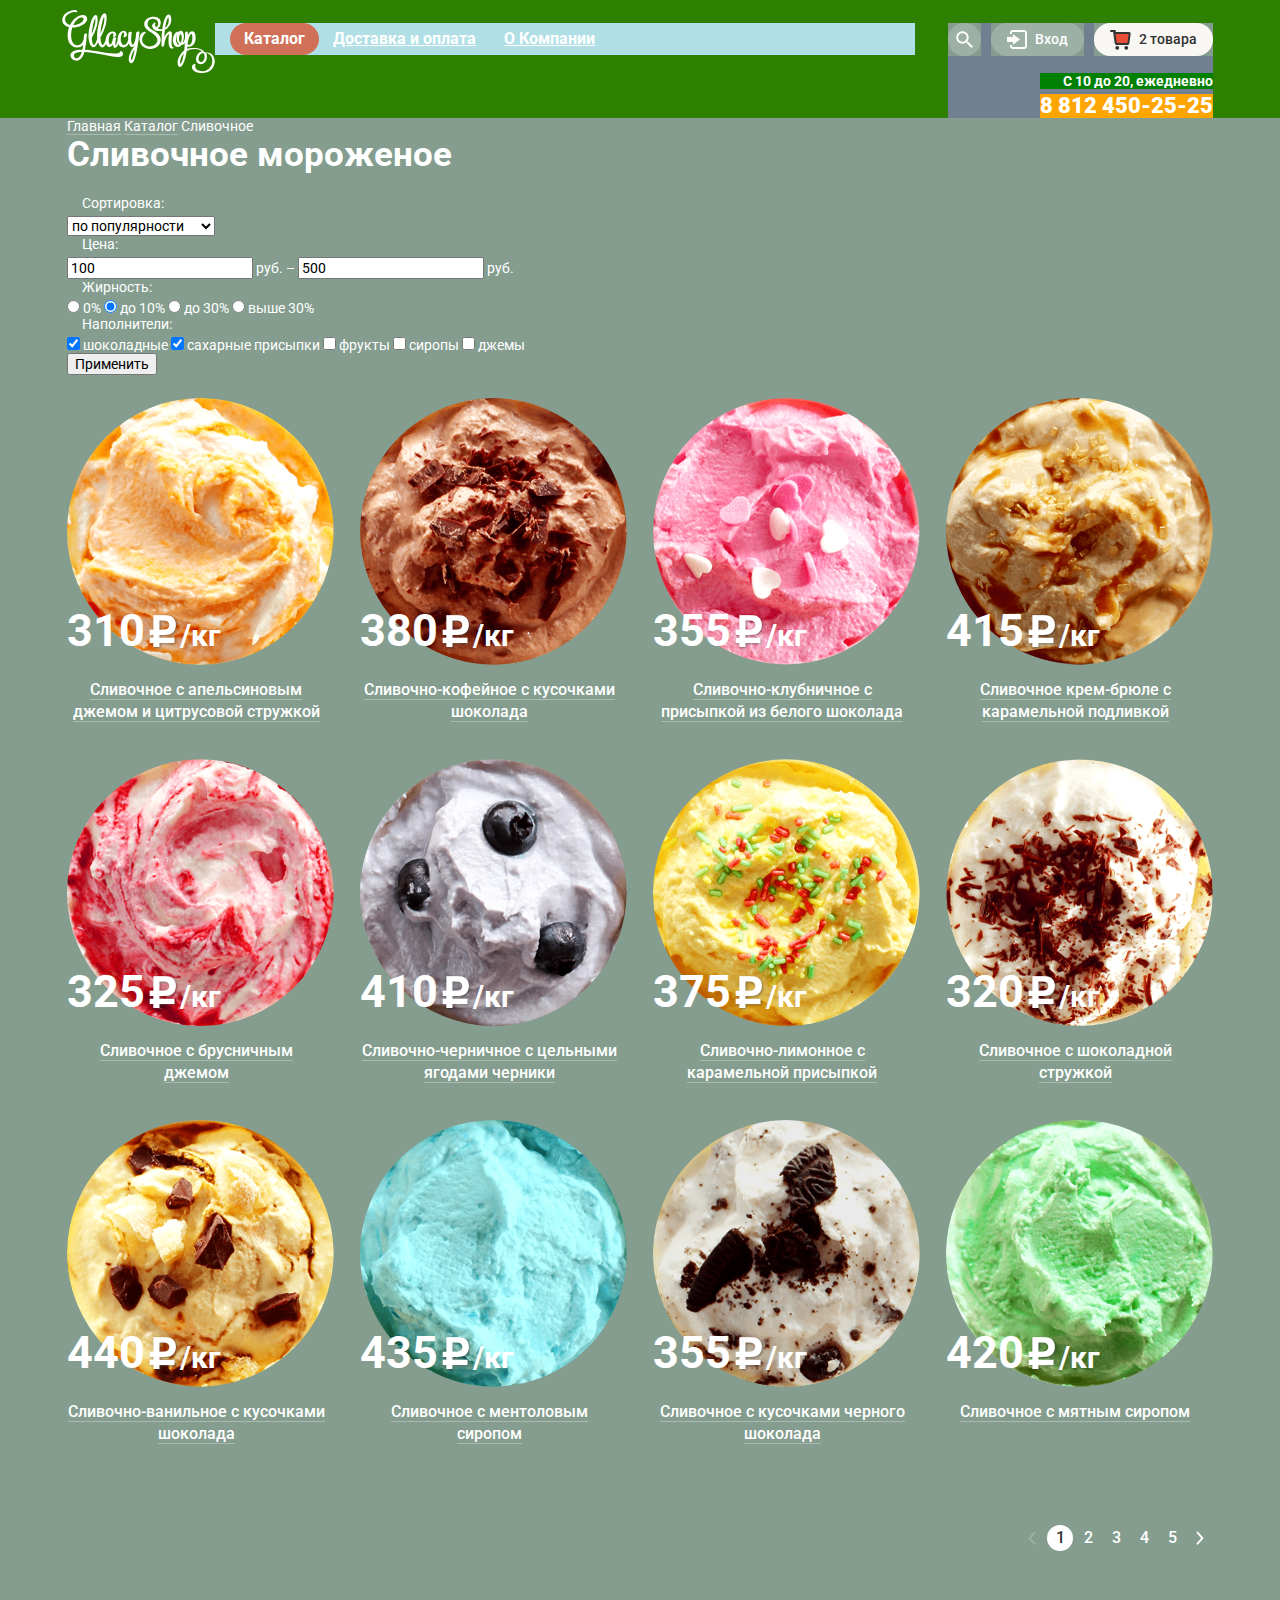
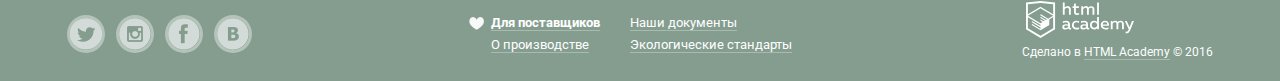
==== commit 5920eead: "Исправления ошибок по заданию #30" ====
--- a/catalog.html
+++ b/catalog.html
@@ -46,6 +46,7 @@
 						<div class="search-appearance">
 							<form class="search-form" name="search-form" action="#" method="get">
 								<input class="search-request" type="search" name="search-request" placeholder="Что ищем?">
+								<label for="search-request">Что ищем?</label>
 							</form>
 						</div>
 					</div>
@@ -54,7 +55,9 @@
 						<div class="login-appearance">
 							<form class="login-form" name="search-form" action="#" method="post">
 								<input class="login-email" type="email" name="login-email" placeholder="Электронная почта">
+								<label for="login-email">Электронная почта</label>
 								<input class="login-password" type="password" name="login-password" placeholder="Пароль">
+								<label for="login-password">Пароль</label>
 								<button class="btn" type="submit">Войти</button>
 								<div class="login-forget-new">
 									<a href="#">Забыли пароль?</a>
@@ -64,23 +67,23 @@
 						</div>
 					</div>
 					<div class="basket-wrap">
-						<a class="basket" href="#" title="Корзина">2 товара</a>
+						<a class="basket basket-full" href="#" title="Корзина">2 товара</a>
 						<div class="basket-appearance">
 							<div class="basket-list">
 								<table class="basket-table">
 									<tr>
 										<td class="basket-cell-delete"><button class="basket-delete" type="button" title="Удалить">Удалить</button></td>
 										<td class="basket-cell-image"><img src="img/basket-ice-cream-orange.png" width="33" height="33" alt="Пломбир с апельсиновым джемом"></td>
-										<td>Пломбир с апельсиновым джемом</td>
-										<td>1,5 кг х <span class="basket-price">200 руб.</span></td>
-										<td>300 руб.</td>
+										<td class="basket-cell-title">Пломбир с апельсиновым джемом</td>
+										<td class="basket-cell-weight">1,5 кг х <span class="basket-weight-price">200 руб.</span></td>
+										<td class="basket-cell-price">300 руб.</td>
 									</tr>
 									<tr>
-										<td><a class="basket-delete" href="#"><img src="img/delete.svg" width="11" height="11" alt="Удалить"></a></td>
-										<td><img src="img/basket-ice-cream-strawberry-white-chocolate.png" width="33" height="33" alt="Клубничный пломбир с присыпкой из белого шоколада"></td>
-										<td>Клубничный пломбир с присыпкой из белого шоколада</td>
-										<td>1,5 кг х <span class="basket-price">300 руб.</span></td>
-										<td>450 руб.</td>
+										<td class="basket-cell-delete"><button class="basket-delete" type="button" title="Удалить">Удалить</button></td>
+										<td class="basket-cell-image"><img src="img/basket-ice-cream-strawberry-white-chocolate.png" width="33" height="33" alt="Клубничный пломбир с присыпкой из белого шоколада"></td>
+										<td class="basket-cell-title">Клубничный пломбир с присыпкой из белого шоколада</td>
+										<td class="basket-cell-weight">1,5 кг х <span class="basket-weight-price">300 руб.</span></td>
+										<td class="basket-cell-price">450 руб.</td>
 									</tr>
 								</table>
 								<p class="basket-result">Итого: 750 руб.</p>
@@ -102,9 +105,11 @@
 		<!-- Хлебные крошки и заголовок-->
 		<header class="content-header">
 			<div class="breadcrumbs">
-				<a href="index.html">Главная</a>
-				<a href="#">Каталог</a>
-				<a href="#">Сливочное</a>
+				<ul>
+					<li><a href="index.html">Главная</a></li>
+					<li><a href="#">Каталог</a></li>
+					<li class="current">Сливочное</li>
+				</ul>
 			</div>
 			<h1 class="content-title">Сливочное мороженое </h1>
 		</header>
@@ -125,9 +130,23 @@
 					</fieldset>
 					<!-- Цена -->
 					<fieldset class="content-filter-price">
-						<legend>Цена:</legend>
-						<input type="text" name="price-from" value="100" id="price-from"> руб. –
-						<input type="text" name="price-to" value="500" id="price-to"> руб.
+						<div class="range-filter">
+							<div class="price-controls">
+							<legend>Цена:</legend>
+							<input type="text" name="min-price" value="100" id="price-from"> руб. –
+							<input type="text" name="max-price" value="500" id="price-to"> руб.
+							</div>
+						</div>
+
+							<div class="range-filter">
+								<div class="range-controls">
+									<div class="scale">
+										<div class="bar"></div>
+									</div>
+									<div class="toggle toggle-min"></div>
+									<div class="toggle toggle-max"></div>
+								</div>
+
 						<!-- Ползунок (сделать) -->
 					</fieldset>
 					<!-- Жирность -->
@@ -177,7 +196,7 @@
 					<article class="product-wrap">
 						<div class="product-image">
 							<a href="#"><img src="img/ice-cream-orange.png" width="267" height="267" alt="Сливочное с апельсиновым джемом и цитрусовой стружкой"></a>
-							<p class="product-label-price">310<span class="product-label-ruble"><img src="img/ruble.svg" width="31" height="36" alt="Рубль">рублей</span>/кг</p>
+							<p class="product-label-price">310<span class="product-label-weight">/кг</span></p>
 						</div>
 						<h2 class="product-title"><a href="#">Сливочное с апельсиновым джемом и цитрусовой стружкой</a></h2>
 						<div class="product-appearance">
@@ -187,7 +206,7 @@
 					<article class="product-wrap">
 						<div class="product-image">
 							<a href="#"><img src="img/ice-cream-coffee-chocolate.png" width="267" height="267" alt="Сливочно-кофейное с кусочками шоколада"></a>
-							<p class="product-label-price">380<span class="product-label-ruble"><img src="img/ruble.svg" width="31" height="36" alt="Рубль">рублей</span>/кг</p>
+							<p class="product-label-price">380<span class="product-label-weight">/кг</span></p>
 						</div>
 						<h2 class="product-title"><a href="#">Сливочно-кофейное с кусочками шоколада</a></h2>
 						<div class="product-appearance">
@@ -197,7 +216,7 @@
 					<article class="product-wrap">
 						<div class="product-image">
 							<a href="#"><img src="img/ice-cream-strawberry-white-chocolate.png" width="267" height="267" alt="Сливочно-клубничное с присыпкой из белого шоколада"></a>
-							<p class="product-label-price">355<span class="product-label-ruble"><img src="img/ruble.svg" width="31" height="36" alt="Рубль">рублей</span>/кг</p>
+							<p class="product-label-price">355<span class="product-label-weight">/кг</span></p>
 						</div>
 						<h2 class="product-title"><a href="#">Сливочно-клубничное с присыпкой из белого шоколада</a></h2>
 						<div class="product-appearance">
@@ -207,7 +226,7 @@
 					<article class="product-wrap">
 						<div class="product-image">
 							<a href="#"><img src="img/ice-cream-brule-caramel.png" width="267" height="267" alt="Сливочное крем-брюле с карамельной подливкой"></a>
-							<p class="product-label-price">415<span class="product-label-ruble"><img src="img/ruble.svg" width="31" height="36" alt="Рубль">рублей</span>/кг</p>
+							<p class="product-label-price">415<span class="product-label-weight">/кг</span></p>
 						</div>
 						<h2 class="product-title"><a href="#">Сливочное крем-брюле с карамельной подливкой</a></h2>
 						<div class="product-appearance">
@@ -217,7 +236,7 @@
 					<article class="product-wrap">
 						<div class="product-image">
 							<a href="#"><img src="img/ice-cream-cowberry.png" width="267" height="267" alt="Сливочное с брусничным джемом"></a>
-							<p class="product-label-price">325<span class="product-label-ruble"><img src="img/ruble.svg" width="31" height="36" alt="Рубль">рублей</span>/кг</p>
+							<p class="product-label-price">325<span class="product-label-weight">/кг</span></p>
 						</div>
 						<h2 class="product-title"><a href="#">Сливочное с брусничным джемом</a></h2>
 						<div class="product-appearance">
@@ -227,7 +246,7 @@
 					<article class="product-wrap">
 						<div class="product-image">
 							<a href="#"><img src="img/ice-cream-bilberry.png" width="267" height="267" alt="Сливочно-черничное с цельными ягодами черники"></a>
-							<p class="product-label-price">410<span class="product-label-ruble"><img src="img/ruble.svg" width="31" height="36" alt="Рубль">рублей</span>/кг</p>
+							<p class="product-label-price">410<span class="product-label-weight">/кг</span></p>
 						</div>
 						<h2 class="product-title"><a href="#">Сливочно-черничное с цельными ягодами черники</a></h2>
 						<div class="product-appearance">
@@ -237,7 +256,7 @@
 					<article class="product-wrap">
 						<div class="product-image">
 							<a href="#"><img src="img/ice-cream-lemon-caramel.png" width="267" height="267" alt="Сливочно-лимонное с карамельной присыпкой"></a>
-							<p class="product-label-price">375<span class="product-label-ruble"><img src="img/ruble.svg" width="31" height="36" alt="Рубль">рублей</span>/кг</p>
+							<p class="product-label-price">375<span class="product-label-weight">/кг</span></p>
 						</div>
 						<h2 class="product-title"><a href="#">Сливочно-лимонное с карамельной присыпкой</a></h2>
 						<div class="product-appearance">
@@ -247,7 +266,7 @@
 					<article class="product-wrap">
 						<div class="product-image">
 							<a href="#"><img src="img/ice-cream-chocolate-chips.png" width="267" height="267" alt="Сливочное с шоколадной стружкой"></a>
-							<p class="product-label-price">320<span class="product-label-ruble"><img src="img/ruble.svg" width="31" height="36" alt="Рубль">рублей</span>/кг</p>
+							<p class="product-label-price">320<span class="product-label-weight">/кг</span></p>
 						</div>
 						<h2 class="product-title"><a href="#">Сливочное с шоколадной стружкой</a></h2>
 						<div class="product-appearance">
@@ -257,7 +276,7 @@
 					<article class="product-wrap">
 						<div class="product-image">
 							<a href="#"><img src="img/ice-cream-chocolate-pieces.png" width="267" height="267" alt="Сливочно-ванильное с кусочками шоколада"></a>
-							<p class="product-label-price">440<span class="product-label-ruble"><img src="img/ruble.svg" width="31" height="36" alt="Рубль">рублей</span>/кг</p>
+							<p class="product-label-price">440<span class="product-label-weight">/кг</span></p>
 						</div>
 						<h2 class="product-title"><a href="#">Сливочно-ванильное с кусочками шоколада</a></h2>
 						<div class="product-appearance">
@@ -267,7 +286,7 @@
 					<article class="product-wrap">
 						<div class="product-image">
 							<a href="#"><img src="img/ice-cream-menthol.png" width="267" height="267" alt="Сливочноe с ментоловым сиропом"></a>
-							<p class="product-label-price">435<span class="product-label-ruble"><img src="img/ruble.svg" width="31" height="36" alt="Рубль">рублей</span>/кг</p>
+							<p class="product-label-price">435<span class="product-label-weight">/кг</span></p>
 						</div>
 						<h2 class="product-title"><a href="#">Сливочноe с ментоловым сиропом</a></h2>
 						<div class="product-appearance">
@@ -277,7 +296,7 @@
 					<article class="product-wrap">
 						<div class="product-image">
 							<a href="#"><img src="img/ice-cream-black-chocolate-pieces.png" width="267" height="267" alt="Сливочное с кусочками черного шоколада"></a>
-							<p class="product-label-price">355<span class="product-label-ruble"><img src="img/ruble.svg" width="31" height="36" alt="Рубль">рублей</span>/кг</p>
+							<p class="product-label-price">355<span class="product-label-weight">/кг</span></p>
 						</div>
 						<h2 class="product-title"><a href="#">Сливочное с кусочками черного шоколада</a></h2>
 						<div class="product-appearance">
@@ -287,7 +306,7 @@
 					<article class="product-wrap">
 						<div class="product-image">
 							<a href="#"><img src="img/ice-cream-mint.png" width="267" height="267" alt="Сливочное с мятным сиропом"></a>
-							<p class="product-label-price">420<span class="product-label-ruble"><img src="img/ruble.svg" width="31" height="36" alt="Рубль">рублей</span>/кг</p>
+							<p class="product-label-price">420<span class="product-label-weight">/кг</span></p>
 						</div>
 						<h2 class="product-title"><a href="#">Сливочное с мятным сиропом</a></h2>
 						<div class="product-appearance">
@@ -297,12 +316,13 @@
 				</div>
 				<!-- Страницы каталога -->
 				<div class="pagination">
-					<span class="page-prev"><a href="#"><img src="img/left.svg" alt="Предыдущая страница" width="8" height="14">Предыдущая страница</a></span>
-					<a href="#">1</a>
+					<a class="page-prev" href="#">Предыдущая страница</a>
+					<a class="current">1</a>
 					<a href="#">2</a>
 					<a href="#">3</a>
 					<a href="#">4</a>
-					<span class="page-next"><a href="#"><img src="img/right.svg" alt="Следующая страница" width="8" height="14">Следующая страница</a></span>
+					<a href="#">5</a>
+					<a class="page-next" href="#">Следующая страница</a>
 				</div>
 			</section>
 		</section>
--- a/css/style.css
+++ b/css/style.css
@@ -149,12 +149,7 @@
 	background-color: rgba(255, 255, 255, 0.4);
 }
 
-h1.content-title {
-	font-size: 35px;
-	line-height: 41px;
-	color: #ffffff;
-	font-weight: bold;
-}
+/* Основные стили */
 
 .clearfix::after {
 	content: "";
@@ -428,8 +423,9 @@
 }
 
 .search-form {
+	position: relative;
 	padding: 20px 15px;
-	background-color: #fefefe;
+	background-color: #f8f7f4;
 	border-radius: 5px;
 }
 
@@ -437,30 +433,45 @@
 	width: 100%;
 	margin: 0;
 	padding: 9px 13px;
-	font: normal 16px/24px "Roboto", "Arial", "Helvetica", sans-serif;
+	font: bold 16px/24px "Roboto", "Arial", "Helvetica", sans-serif;
 	color: #323232;
 	border: 1px solid #d3d3d2;
 	border-radius: 5px;
 	background-color: #ffffff;
 	box-sizing: border-box;
 	outline: none;
-	opacity: 1;
-}
-
-/* Цвет placeholder */
-
-.search-form input::-webkit-input-placeholder {font: normal 14px/24px "Roboto", "Arial", "Helvetica", sans-serif; color:#999999;}
-.search-form input::-moz-placeholder {font: normal 14px/24px "Roboto", "Arial", "Helvetica", sans-serif; color:#999999;}
-.search-form input:-moz-placeholder {font: normal 14px/24px "Roboto", "Arial", "Helvetica", sans-serif; color:#999999;}
-.search-form input:-ms-input-placeholder {font: normal 14px/24px "Roboto", "Arial", "Helvetica", sans-serif; color:#999999;}
-
+}
+
+.search-form label {
+	display: none;
+	position: absolute;
+	top: 5px;
+	left: 30px;
+	font-size: 11px;
+	font-weight: normal;
+	line-height: 13px;
+	color: #5b9ddf;
+}
+
+.search-form input:focus + label {
+	display: block;
+}
+
+/* Стили для placeholder */
+
+.search-form input::-webkit-input-placeholder {font: normal 14px/24px "Roboto", "Arial", "Helvetica", sans-serif; color: #999999; opacity:1}
+.search-form input::-moz-placeholder {font: normal 14px/24px "Roboto", "Arial", "Helvetica", sans-serif; color: #999999; opacity:1}
+.search-form input:-moz-placeholder {font: normal 14px/24px "Roboto", "Arial", "Helvetica", sans-serif; color: #999999; opacity:1}
+.search-form input:-ms-input-placeholder {font: normal 14px/24px "Roboto", "Arial", "Helvetica", sans-serif; color: #999999; opacity:1}
 
 .search-form input:hover {
-	border: 2px solid #999999;
+	border-color: #999999;
+	box-shadow: inset 0 0 0 1px #999999;
 }
 
 .search-form input:focus {
-	border: 2px solid #2e88e4;
+	border-color: #2e88e4;
+	box-shadow: inset 0 0 0 1px #2e88e4;
 }
 
 /* Шапка - Личный кабинет - Поиск - Изменение фона кнопки при наведении */
@@ -476,6 +487,7 @@
 
 .search-wrap:hover .search-appearance {
 	display: block;
+	z-index: 10;
 }
 
 /* Шапка - Личный кабинет - Вход */
@@ -530,11 +542,12 @@
 }
 
 .login-form {
+	position: relative;
 	padding-top: 20px;
 	padding-left: 19px;
 	padding-right: 17px;
 	padding-bottom: 27px;
-	background-color: #fefefe;
+	background-color: #f8f7f4;
 	border-radius: 6px;
 }
 
@@ -543,30 +556,51 @@
 	margin: 0;
 	margin-bottom: 20px;
 	padding: 9px 13px;
-	font: normal 16px/24px "Roboto", "Arial", "Helvetica", sans-serif;
+	font: bold 16px/24px "Roboto", "Arial", "Helvetica", sans-serif;
 	color: #323232;
 	border: 1px solid #d3d3d2;
 	border-radius: 5px;
 	background-color: #ffffff;
 	box-sizing: border-box;
 	outline: none;
-	opacity: 1;
-}
-
-/* Цвет placeholder */
-
-.login-form input::-webkit-input-placeholder {font: normal 14px/24px "Roboto", "Arial", "Helvetica", sans-serif; color:#999999;}
-.login-form input::-moz-placeholder {font: normal 14px/24px "Roboto", "Arial", "Helvetica", sans-serif; color:#999999;}
-.login-form input:-moz-placeholder {font: normal 14px/24px "Roboto", "Arial", "Helvetica", sans-serif; color:#999999;}
-.login-form input:-ms-input-placeholder {font: normal 14px/24px "Roboto", "Arial", "Helvetica", sans-serif; color:#999999;}
+}
+
+.login-form label {
+	display: none;
+	position: absolute;
+	top: 5px;
+	left: 26px;
+	font-size: 11px;
+	line-height: 13px;
+	font-weight: normal;
+	color: #5b9ddf;
+}
+
+.login-form label[for="login-password"] {
+	top: 69px;
+	left: 30px;
+}
+
+.login-form input:focus + label {
+	display: block;
+}
+
+/* Стили для placeholder */
+
+.login-form input::-webkit-input-placeholder {font: normal 14px/24px "Roboto", "Arial", "Helvetica", sans-serif; color: #999999; opacity:1}
+.login-form input::-moz-placeholder {font: normal 14px/24px "Roboto", "Arial", "Helvetica", sans-serif; color: #999999; opacity:1}
+.login-form input:-moz-placeholder {font: normal 14px/24px "Roboto", "Arial", "Helvetica", sans-serif; color: #999999; opacity:1}
+.login-form input:-ms-input-placeholder {font: normal 14px/24px "Roboto", "Arial", "Helvetica", sans-serif; color: #999999; opacity:1}
 
 
 .login-form input:hover {
-	border: 2px solid #999999;
+	border-color: #999999;
+	box-shadow: inset 0 0 0 1px #999999;
 }
 
 .login-form input:focus {
-	border: 2px solid #2e88e4;
+	border-color: #2e88e4;
+	box-shadow: inset 0 0 0 1px #2e88e4;
 }
 
 .login-forget-new {
@@ -608,6 +642,7 @@
 
 .login-wrap:hover .login-appearance {
 	display: block;
+	z-index: 10;
 }
 
 /* Шапка - Личный кабинет - Корзина */
@@ -639,7 +674,7 @@
 	transition: background-color 0.5s;
 }
 
-.basket::before {
+a.basket::before {
 	display: inline-block;
 	vertical-align: middle;
 	margin: 0;
@@ -650,8 +685,17 @@
 	background: transparent url("../img/main-sprite.png") no-repeat -5px -5px;
 }
 
+a.basket-full {
+	color: #323232;
+	background-color: #f8f7f4;
+}
+
+a.basket-full::before {
+	background: transparent url("../img/main-sprite.png") no-repeat -36px -5px;
+}
+
 .basket-appearance {
-	display: block;
+	display: none;
 	position: absolute;
 	top: 100%;
 	right: 0;
@@ -667,61 +711,98 @@
 	font-size: 13px;
 	line-height: 16px;
 	color: #323232;
-	background-color: #fefefe;
+	font-weight: normal;
+	background-color: #f8f7f4;
 	border-radius: 6px;
 }
 
 .basket-table {
+	padding: 0;
 	width: 100%;
 	text-align: left;
 	border-collapse: collapse;
+	border-bottom: 1px solid #333333;
 }
 
 .basket-table td {
-  border: 1px solid black;
-}
-
-.basket-cell-delete {
+	border: 1px solid black;
+	padding: 0;
+	text-align: center;
+}
+
+td.basket-cell-delete {
 	position: relative;
 	width: 20px;
 }
 
 .basket-delete {
 	position: absolute;
-  top: 10px;
-  left: 2px;
-  width: 10px;
-  height: 10px;
-  font-size: 0;
-  background-color: red;
-  border: 0;
-  outline: 0;
-  cursor: pointer;
+	top: 10px;
+	left: 0;
+	width: 10px;
+	height: 10px;
+	font-size: 0;
+	background-color: transparent;
+	border: 0;
+	outline: none;
+	cursor: pointer;
 }
 
 .basket-delete::before,
 .basket-delete::after {
-  content: "";
-  position: absolute;
-  top: 4px;
-  left: -1px;
-  width: 13px;
-  height: 2px;
-  background-color: #323232;
-  border-radius: 10px;
+	content: "";
+	position: absolute;
+	top: 4px;
+	left: -1px;
+	width: 13px;
+	height: 1px;
+	background-color: #353535;
+	border-radius: 10px;
 }
 
 .basket-delete::before {
-  transform: rotate(45deg);
+	transform: rotate(45deg);
 }
 
 .basket-delete::after {
-  transform: rotate(-45deg);
-}
-
-.basket-cell-image {
-	width: 45px;
-	padding: 0 6px;
+	transform: rotate(-45deg);
+}
+
+td.basket-cell-image {
+	width: 41px;
+	padding: 0;
+}
+
+td.basket-cell-title {
+	padding-left: 8px;
+	padding-right: 8px;
+	width: 223px;
+	text-align: left;
+}
+
+td.basket-cell-weight {
+	padding-left: 8px;
+	padding-right: 8px;
+	width: 105px;
+}
+
+td.basket-cell-weight .basket-weight-price {
+	color: #999999;
+}
+
+td.basket-cell-price {
+	padding-left: 8px;
+	padding-right: 8px;
+	width: 69px;
+}
+
+.basket-result {
+	margin: 15px 0;
+	padding: 0;
+	font-size: 15px;
+	line-height: 18px;
+	font-weight: bold;
+	color: #333333;
 }
 
 /* Шапка - Личный кабинет - Корзина - Изменение фона кнопки при наведении */
@@ -734,9 +815,13 @@
 .basket-wrap:hover .basket::before {
 	background: transparent url("../img/sprite/basket-hover.png") no-repeat;
 }
+.basket-wrap:hover .basket-full::before {
+	background: transparent url("../img/main-sprite.png") no-repeat -36px -5px;
+}
 
 .basket-wrap:hover .basket-appearance {
 	display: block;
+	z-index: 10;
 }
 
 /* Шапка - Телефон магазина */
@@ -773,7 +858,7 @@
 
 .action {
 	margin-top: 40px;
-	margin-bottom: 40px;
+	margin-bottom: 57px;
 }
 
 .action-left {
@@ -834,6 +919,7 @@
 	position: relative;
 	width: 267px;
 	min-height: 322px;
+	margin-top: -17px;
 	margin-right: 26px;
 	margin-bottom: 0;
 	vertical-align: top;
@@ -906,6 +992,7 @@
 	margin: 0;
 	margin-top: 14px;
 	margin-bottom: 9px;
+	width: 258px;
 	font-size: 16px;
 	line-height: 22px;
 	color: #ffffff;
@@ -936,7 +1023,7 @@
 }
 
 .product-wrap:hover {
-  z-index: 10;
+	z-index: 5;
 }
 
 .product-wrap:hover::before {
@@ -1098,6 +1185,10 @@
 	color: #5a5a5a;
 }
 
+.subscription-form {
+	position: relative;
+}
+
 .subscription-form input {
 	width: 368px;
 	margin: 0;
@@ -1110,23 +1201,39 @@
 	background-color: #ffffff;
 	box-sizing: border-box;
 	outline: none;
-	opacity: 1;
-}
-
-/* Цвет placeholder */
-
-.subscription-form input::-webkit-input-placeholder {font: normal 14px/24px "Roboto", "Arial", "Helvetica", sans-serif; color:#999999;}
-.subscription-form input::-moz-placeholder {font: normal 14px/24px "Roboto", "Arial", "Helvetica", sans-serif; color:#999999;}
-.subscription-form input:-moz-placeholder {font: normal 14px/24px "Roboto", "Arial", "Helvetica", sans-serif; color:#999999;}
-.subscription-form input:-ms-input-placeholder {font: normal 14px/24px "Roboto", "Arial", "Helvetica", sans-serif; color:#999999;}
+}
+
+.subscription-form label {
+	display: none;
+	position: absolute;
+	top: -15px;
+	left: 15px;
+	font-size: 11px;
+	line-height: 13px;
+	font-weight: normal;
+	color: #5b9ddf;
+}
+
+.subscription-form input:focus + label {
+	display: block;
+}
+
+/* Стили для placeholder */
+
+.subscription-form input::-webkit-input-placeholder {font: normal 14px/24px "Roboto", "Arial", "Helvetica", sans-serif; color: #999999; opacity:1}
+.subscription-form input::-moz-placeholder {font: normal 14px/24px "Roboto", "Arial", "Helvetica", sans-serif; color: #999999; opacity:1}
+.subscription-form input:-moz-placeholder {font: normal 14px/24px "Roboto", "Arial", "Helvetica", sans-serif; color: #999999; opacity:1}
+.subscription-form input:-ms-input-placeholder {font: normal 14px/24px "Roboto", "Arial", "Helvetica", sans-serif; color: #999999; opacity:1}
 
 
 .subscription-form input:hover {
-	border: 2px solid #999999;
+	border-color: #999999;
+	box-shadow: inset 0 0 0 1px #999999;
 }
 
 .subscription-form input:focus {
-	border: 2px solid #2e88e4;
+	border-color: #2e88e4;
+	box-shadow: inset 0 0 0 1px #2e88e4;
 }
 
 /* Карта */
@@ -1192,8 +1299,10 @@
 	color: #323232;
 }
 
+/* Форма обратной связи */
+
 .feedback-appearance {
-	display: block;
+	display: none;
 	position: fixed;
 	top: 338px;
 	left: 50%;
@@ -1204,13 +1313,15 @@
 }
 
 .feedback-form {
+	position: relative;
 	padding-top: 17px;
 	padding-left: 24px;
 	padding-right: 25px;
 	padding-bottom: 27px;
 	text-align: right;
-	background-color: #fefefe;
+	background-color: #f8f7f4;
 	border-radius: 10px;
+	z-index: 10;
 }
 
 h2.feedback-title {
@@ -1223,12 +1334,12 @@
 	color: #323232;
 }
 
-.feedback-form input {
+.feedback-input {
 	width: 265px;
 	margin: 0;
 	margin-bottom: 20px;
 	padding: 9px 13px;
-	font: normal 16px/24px "Roboto", "Arial", "Helvetica", sans-serif;
+	font: bold 16px/24px "Roboto", "Arial", "Helvetica", sans-serif;
 	text-align: left;
 	color: #323232;
 	border: 1px solid #d3d3d2;
@@ -1236,12 +1347,20 @@
 	background-color: #ffffff;
 	box-sizing: border-box;
 	outline: none;
-	opacity: 1;
-}
-
-.feedback-form input.feedback-text {
+}
+
+.feedback-data {
+	margin: 0;
+	padding: 0;
+	border: 0;
+	text-align: left;
+}
+
+.feedback-text {
 	width: 100%;
 	height: 155px;
+	resize: none;
+	overflow: auto;
 }
 
 /*.feedback-form input.feedback-text::-webkit-input-placeholder {}
@@ -1250,59 +1369,71 @@
 .feedback-form input.feedback-text:-ms-input-placeholder {}
 */
 
-/* Цвет placeholder */
-
-.feedback-form input::-webkit-input-placeholder {font: normal 14px/24px "Roboto", "Arial", "Helvetica", sans-serif; color:#999999;}
-.feedback-form input::-moz-placeholder {font: normal 14px/24px "Roboto", "Arial", "Helvetica", sans-serif; color:#999999;}
-.feedback-form input:-moz-placeholder {font: normal 14px/24px "Roboto", "Arial", "Helvetica", sans-serif; color:#999999;}
-.feedback-form input:-ms-input-placeholder {font: normal 14px/24px "Roboto", "Arial", "Helvetica", sans-serif; color:#999999;}
-
-
-.feedback-form input:hover {
-	border: 2px solid #999999;
-}
-
-.feedback-form input:focus {
-	border: 2px solid #2e88e4;
+/* Стили для placeholder */
+
+.feedback-input::-webkit-input-placeholder {font: normal 16px/24px "Roboto", "Arial", "Helvetica", sans-serif; color: #999999; opacity:1}
+.feedback-input::-moz-placeholder {font: normal 16px/24px "Roboto", "Arial", "Helvetica", sans-serif; color: #999999; opacity:1}
+.feedback-input:-moz-placeholder {font: normal 16px/24px "Roboto", "Arial", "Helvetica", sans-serif; color: #999999; opacity:1}
+.feedback-input:-ms-input-placeholder {font: normal 16px/24px "Roboto", "Arial", "Helvetica", sans-serif; color: #999999; opacity:1}
+
+
+.feedback-input:hover {
+	border-color: #999999;
+	box-shadow: inset 0 0 0 1px #999999;
+}
+
+.feedback-input:focus {
+	border-color: #2e88e4;
+	box-shadow: inset 0 0 0 1px #2e88e4;
 }
 
 .feedback-wrap:hover .feedback-appearance {
 	display: block;
+}
+
+.feedback-overlay {
+	position: fixed;
+	top: 0;
+	left: 0;
+	width: 100%;
+	height: 100%;
+	background: rgba(0, 0, 0, 0.3);
+	z-index: 5;
 }
 
 /* Кнопка закрыть */
 
 .feedback-form-close {
 	position: absolute;
-  top: 15;
-  right: 15px;
-  width: 18px;
-  height: 18px;
-  font-size: 0;
-  background-color: transparent;
-  border: 0;
-  outline: 0;
-  cursor: pointer;
+	top: 15;
+	right: 15px;
+	width: 18px;
+	height: 18px;
+	font-size: 0;
+	background-color: transparent;
+	border: 0;
+	outline: 0;
+	cursor: pointer;
 }
 
 .feedback-form-close::before,
 .feedback-form-close::after {
-  content: "";
-  position: absolute;
-  top: 8px;
-  left: -2px;
-  width: 22px;
-  height: 2px;
-  background-color: #323232;
-  border-radius: 2px;
+	content: "";
+	position: absolute;
+	top: 8px;
+	left: -2px;
+	width: 22px;
+	height: 2px;
+	background-color: #323232;
+	border-radius: 2px;
 }
 
 .feedback-form-close::before {
-  transform: rotate(45deg);
+	transform: rotate(45deg);
 }
 
 .feedback-form-close::after {
-  transform: rotate(-45deg);
+	transform: rotate(-45deg);
 }
 
 /* Подвал */
@@ -1311,8 +1442,6 @@
 	padding-top: 20px;
 	padding-bottom: 20px;
 	font-size: 0;
-	/* Фон для сетки */
-	background-color: #2e8100;
 }
 
 /* Подвал - Социальные сети */
@@ -1324,8 +1453,6 @@
 	margin-right: 26px;
 	margin-top: 5px;
 	font-size: 18px;
-	/* Фон для сетки */
-	background-color: #20b2aa;
 }
 
 .social-btn {
@@ -1334,17 +1461,22 @@
 	width: 32px;
 	height: 32px;
 	font-size: 0px;
-	border: rgba(255, 255, 255, 0.5) solid 3px;
+	border: 3px solid rgba(255, 255, 255, 0.5);
 	border-radius: 50%;
+	opacity: 0.8;
 	background: transparent url("../img/main-sprite.png") no-repeat;
 }
 
 .social-btn:hover {
-	border: rgba(255, 255, 255, 0.7) solid 4px;
+	opacity: 1;
+	border-color: rgba(255, 255, 255, 0.7);
+	box-shadow: 0 0 0 1px rgba(255, 255, 255, 0.7);
 }
 
 .social-btn:active {
-	border: rgba(255, 255, 255, 0.7) solid 4px;
+	opacity: 1;
+	border-color: rgba(255, 255, 255, 0.7);
+	box-shadow: 0 0 0 1px rgba(255, 255, 255, 0.7);
 }
 
 .social-btn-tw {
@@ -1376,8 +1508,6 @@
 	font-weight: normal;
 	line-height: 18px;
 	color: #ffffff;
-	/* Фон для сетки */
-	background-color: #20b2aa;
 }
 
 .footer-navigation a {
@@ -1434,8 +1564,6 @@
 	font-weight: normal;
 	line-height: 18px;
 	color: #fefefe;
-	/* Фон для сетки */
-	background-color: #20b2aa;
 }
 
 .footer-copyright p {
@@ -1462,14 +1590,150 @@
 
 /* Стили только для catalog.html */
 
+h1.content-title {
+	margin: 0;
+	margin-bottom: 20px;
+	padding: 0;
+	font-size: 35px;
+	line-height: 41px;
+	color: #ffffff;
+	font-weight: bold;
+}
+
 .content-filter {
 	margin-bottom: 40px;
 }
 
+/* Хлебные крошки */
+
+.breadcrumbs {
+	margin: 0;
+	font-size: 14px;
+	line-height: 16px;
+	font-weight: normal;
+	text-decoration: none;
+}
+
+.breadcrumbs ul {
+	margin: 0;
+	padding: 0;
+	list-style: none;
+}
+
+.breadcrumbs li {
+	position: relative;
+	display: inline;
+}
+
+.breadcrumbs a {
+	color: #ffffff;
+	text-decoration: none;
+	border-bottom: 1px solid rgba(255, 255, 255, 0.3);
+}
+
+.breadcrumbs a:hover {
+	color: #ffbc9e;
+	border-bottom: 1px solid rgba(255, 188, 158, 0.3);
+}
+
+/* Фильтры */
+
+.content-filter form {
+	display: inline-block;
+	vertical-align: middle;
+	font-size: 14px;
+	line-height: 16px;
+	font-weight: normal;
+	color: #ffffff;
+}
+
+.content-filter fieldset {
+	margin: 0;
+	padding: 0;
+	border: 0;
+	text-align: left;
+}
+
+.content-filter-sorting {
+	width: 193px;
+}
+
+.content-filter legend {
+	margin-left: 15px;
+	padding-bottom: 5px;
+}
+
+
+
+
+/* Страницы каталога */
+
 .pagination {
-	margin-top: 82px;
+	margin-top: 27px;
 	margin-bottom: 30px;
+	font-size: 0;
 	text-align: right;
-	/* Фон для сетки */
-	background-color: #849d8f;
-}
+	white-space: nowrap;
+}
+
+.pagination a {
+	display: inline-block;
+	vertical-align: middle;
+	min-width: 26px;
+	padding: 0;
+	margin: 0;
+	margin-right: 2px;
+	font-size: 16px;
+	line-height: 26px;
+	font-weight: 500;
+	color: #ffffff;
+	text-align: center;
+	text-decoration: none;
+	border-radius: 50%;
+}
+
+.pagination a.current {
+	color: #323232;
+	background-color: #ffffff;
+}
+
+.pagination a:hover {
+	background-color: rgba(255, 255, 255, 0.2);
+}
+
+.pagination a.current:hover {
+	color: #323232;
+	background-color: #ffffff;
+}
+
+a.page-prev,
+a.page-next {
+	font-size: 0px;
+}
+
+a.page-next {
+	margin-right: 0;
+}
+
+a.page-prev::before {
+	display: inline-block;
+	vertical-align: middle;
+	content: "";
+	top: 0;
+	left: 0;
+	width: 8px;
+	height: 14px;
+	background: transparent url("../img/main-sprite.png") no-repeat -617px -5px;
+	opacity: 0.2;
+}
+
+a.page-next::before {
+	display: inline-block;
+	vertical-align: middle;
+	content: "";
+	top: 0;
+	left: 0;
+	width: 8px;
+	height: 14px;
+	background: transparent url("../img/main-sprite.png") no-repeat -858px -5px;
+}
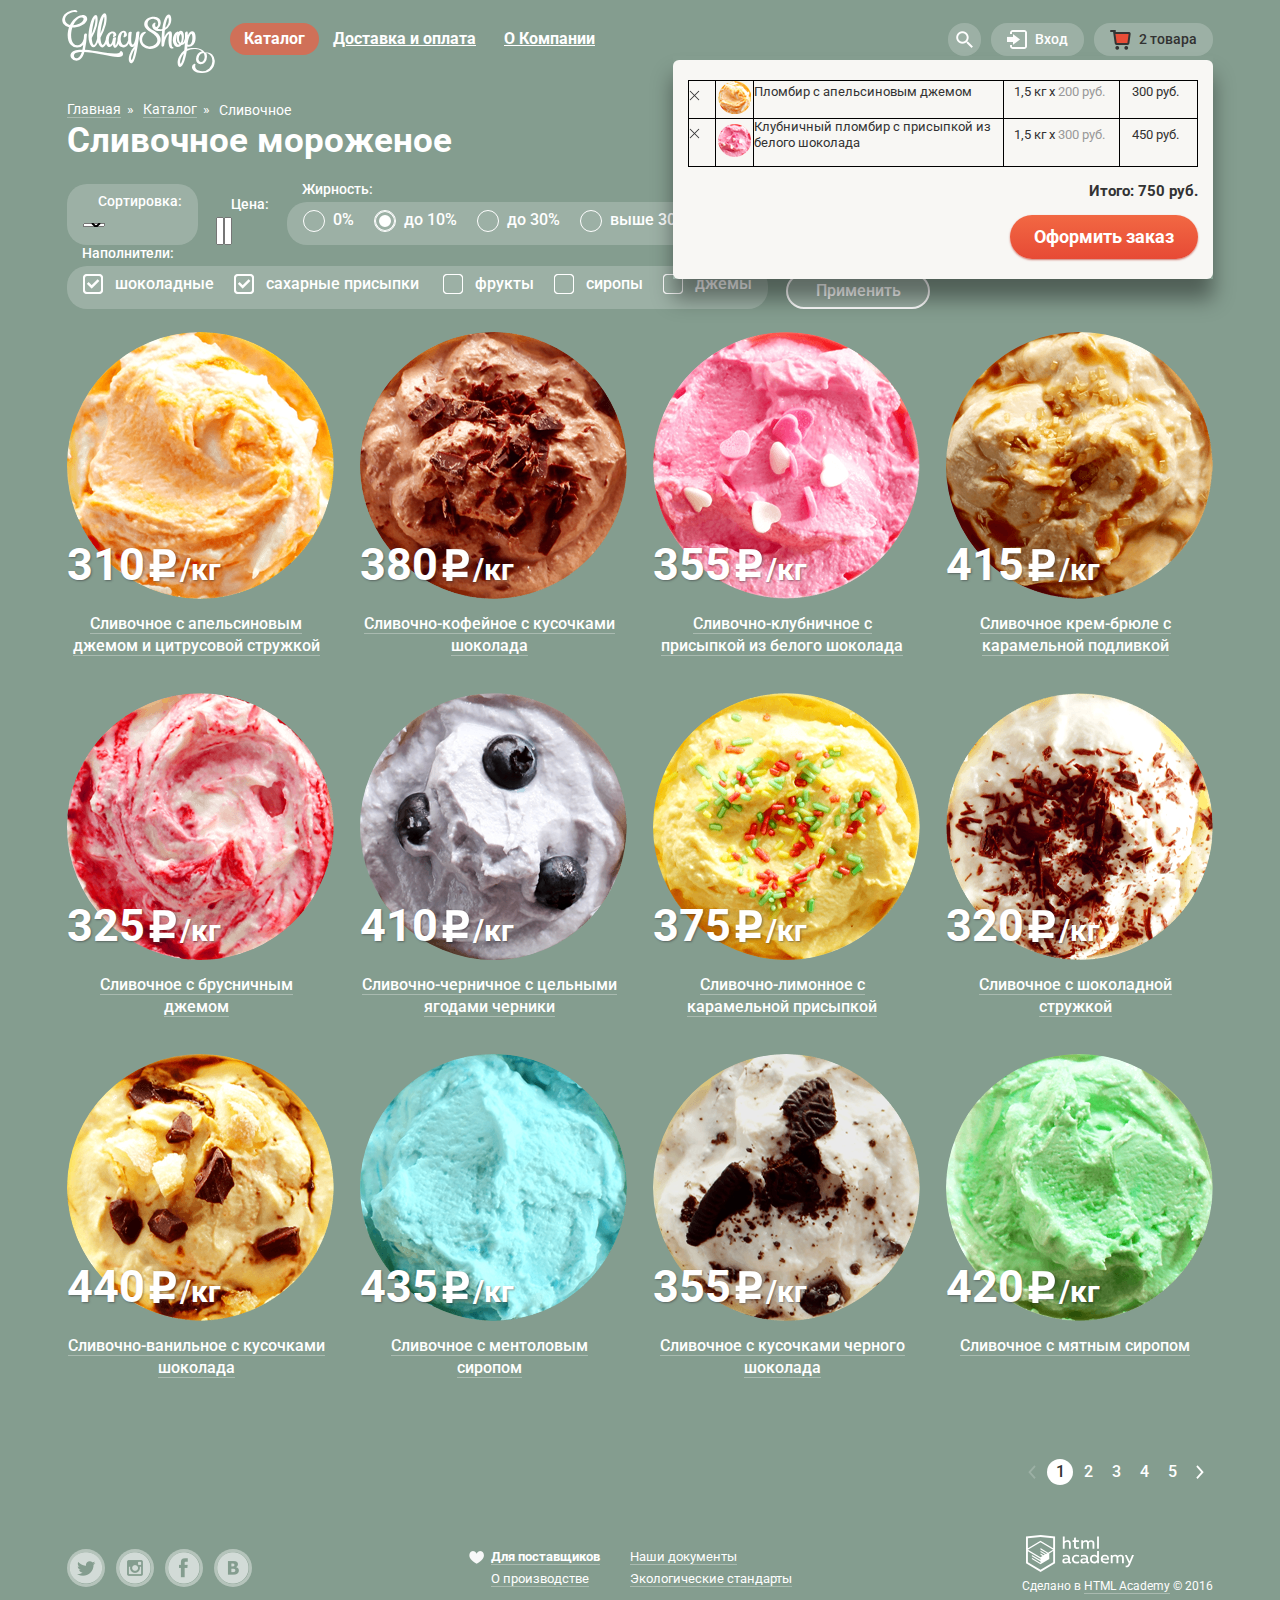
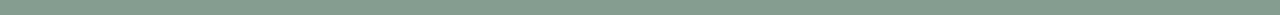
==== commit 265473f0: "Размечена часть фильтров" ====
--- a/catalog.html
+++ b/catalog.html
@@ -120,13 +120,15 @@
 				<form action="#" method="get">
 					<!-- Сортировка -->
 					<fieldset class="content-filter-sorting">
-						<legend>Сортировка:</legend>
-						<select name="sorting">
-							<option value="popular">по популярности</option>
-							<option value="cheap">сначала недорогие</option>
-							<option value="expensive">сначала дорогие</option>
-							<option value="fat">по жирности</option>
-						</select>
+						<div class="sorting-wrap">
+							<legend>Сортировка:</legend>
+							<select name="sorting">
+								<option value="popular">по популярности</option>
+								<option value="cheap">сначала недорогие</option>
+								<option value="expensive">сначала дорогие</option>
+								<option value="fat">по жирности</option>
+							</select>
+						</div>
 					</fieldset>
 					<!-- Цена -->
 					<fieldset class="content-filter-price">
@@ -151,40 +153,50 @@
 					</fieldset>
 					<!-- Жирность -->
 					<fieldset class="content-filter-fat">
-						<legend>Жирность:</legend>
-
-						<input type="radio" name="filter-fat" value="percent-0" id="percent-0">
-						<label for="percent-0">0%</label>
-
-						<input type="radio" name="filter-fat" value="percent-to-10" id="percent-to-10" checked>
-						<label for="percent-to-10">до 10%</label>
-
-						<input type="radio" name="filter-fat" value="percent-to-30" id="percent-to-30">
-						<label for="percent-to-30">до 30%</label>
-
-						<input type="radio" name="filter-fat" value="percent-more-30" id="percent-more-30">
-						<label for="percent-more-30">выше 30%</label>
-
+							<legend>Жирность:</legend>
+							<div class="fat-wrap">
+								<label for="percent-0">
+								<input type="radio" name="filter-fat" value="percent-0" id="percent-0">
+								<span class="radio-indicator"></span>0%</label>
+
+								<label for="percent-to-10">
+								<input type="radio" name="filter-fat" value="percent-to-10" id="percent-to-10" checked>
+								<span class="radio-indicator"></span>до 10%</label>
+
+								<label for="percent-to-30">
+								<input type="radio" name="filter-fat" value="percent-to-30" id="percent-to-30">
+								<span class="radio-indicator"></span>до 30%</label>
+
+								<label for="percent-more-30">
+								<input type="radio" name="filter-fat" value="percent-more-30" id="percent-more-30">
+								<span class="radio-indicator"></span>выше 30%</label>
+						</div>
 					</fieldset>
 					<!-- Наполнители -->
 					<fieldset class="content-filter-filler">
 						<legend>Наполнители:</legend>
-
-						<input type="checkbox" name="chocolate" id="chocolate" checked>
-						<label for="chocolate">шоколадные</label>
-
-						<input type="checkbox" name="sugar" id="sugar" checked>
-						<label for="sugar">сахарные присыпки</label>
-
-						<input type="checkbox" name="fruit" id="fruit">
-						<label for="fruit">фрукты</label>
-
-						<input type="checkbox" name="syrup" id="syrup">
-						<label for="syrup">сиропы</label>
-
-						<input type="checkbox" name="jam" id="jam">
-						<label for="jam">джемы</label>
-
+						<div class="filler-wrap">
+							<label for="chocolate">
+								<input type="checkbox" name="chocolate" id="chocolate" checked>
+								<span class="checkbox-indicator"></span>шоколадные</label>
+
+							<label for="sugar">
+								<input type="checkbox" name="sugar" id="sugar" checked>
+								<span class="checkbox-indicator"></span>сахарные присыпки
+							</label>
+
+							<label for="fruit">
+								<input type="checkbox" name="fruit" id="fruit">
+								<span class="checkbox-indicator"></span>фрукты</label>
+
+							<label for="syrup">
+								<input type="checkbox" name="syrup" id="syrup">
+								<span class="checkbox-indicator"></span>сиропы</label>
+
+							<label for="jam">
+								<input type="checkbox" name="jam" id="jam">
+								<span class="checkbox-indicator"></span>джемы</label>
+						</div>
 					</fieldset>
 					<button class="content-filter-btn" type="submit">Применить</button>
 				</form>
@@ -316,7 +328,7 @@
 				</div>
 				<!-- Страницы каталога -->
 				<div class="pagination">
-					<a class="page-prev" href="#">Предыдущая страница</a>
+					<a class="page-prev">Предыдущая страница</a>
 					<a class="current">1</a>
 					<a href="#">2</a>
 					<a href="#">3</a>
--- a/css/style.css
+++ b/css/style.css
@@ -166,7 +166,7 @@
 	color: #ffffff;
 	background: #ef6441;
 	background: linear-gradient(to bottom, #f26843, #e74a35);
-	box-shadow: 0 1px 1px rgba(172, 16, 0, 0.64);
+	box-shadow: 0 1px 2px rgba(172, 16, 0, 0.54);
 	border: none;
 	border-radius: 46px;
 	outline: none;
@@ -176,7 +176,7 @@
 
 .btn:hover {
 	background: linear-gradient(to bottom, #f58669, #ec6f5e);
-	box-shadow: 0 1px 1px rgba(172, 16, 0, 1);
+	box-shadow: 0 1px 2px rgba(172, 16, 0, 1);
 }
 
 .btn:active {
@@ -192,16 +192,12 @@
 
 .main-header {
 	color: #ffffff;
-	/* Фон для сетки */
-	background-color: #2e8100;
 }
 
 .center {
 	width: 1146px;
 	margin: 0 auto;
 	padding: 0 27px;
-	/* Фон для сетки */
-	/*background-color: #db7093;*/
 }
 
 /* Шапка - Лого */
@@ -218,8 +214,6 @@
 	margin-top: 23px;
 	width: 700px;
 	float: left;
-	/* Фон для сетки */
-	background-color: #b0e0e6;
 }
 
 /* Шапка - Меню */
@@ -258,7 +252,8 @@
 }
 
 .main-navigation-item > a:active {
-	/* Сделать тень */
+	background-color: #f8f7f4;
+	box-shadow: inset 0 2px 2px #696969;
 }
 
 .main-navigation-item.active > a {
@@ -284,6 +279,7 @@
 	list-style: none;
 	background-color: #f8f7f4;
 	border-radius: 5px;
+	box-shadow: 0 20px 20px rgba(0, 0, 0, 0.4);
 }
 
 .main-navigation-item:hover .main-navigation-submenu {
@@ -306,7 +302,7 @@
 .main-navigation-submenu > li:first-child > a {
 	font-weight: bold;
 	color: #323232;
-	border-bottom: 1px solid #323232;
+	border-bottom: 1px solid rgba(50, 50, 50, 0.2);
 }
 
 /* Шапка - Меню - Субменю - Изменение фона кнопки при наведении */
@@ -370,8 +366,6 @@
 	float: right;
 	text-align: right;
 	font-size: 0px;
-	/* Фон для сетки */
-	background-color: #708090;
 }
 
 /* Шапка - Личный кабинет - Поиск */
@@ -385,7 +379,6 @@
 	line-height: 16px;
 	margin-right: 10px;
 	text-align: left;
-	background-color: #849d8f;
 }
 
 a.search {
@@ -420,6 +413,7 @@
 	padding: 0;
 	padding-top: 4px;
 	z-index: 5;
+	box-shadow: 0 20px 20px rgba(0, 0, 0, 0.4);
 }
 
 .search-form {
@@ -459,10 +453,10 @@
 
 /* Стили для placeholder */
 
-.search-form input::-webkit-input-placeholder {font: normal 14px/24px "Roboto", "Arial", "Helvetica", sans-serif; color: #999999; opacity:1}
-.search-form input::-moz-placeholder {font: normal 14px/24px "Roboto", "Arial", "Helvetica", sans-serif; color: #999999; opacity:1}
-.search-form input:-moz-placeholder {font: normal 14px/24px "Roboto", "Arial", "Helvetica", sans-serif; color: #999999; opacity:1}
-.search-form input:-ms-input-placeholder {font: normal 14px/24px "Roboto", "Arial", "Helvetica", sans-serif; color: #999999; opacity:1}
+.search-form input::-webkit-input-placeholder {font: normal 14px/24px "Roboto", "Arial", "Helvetica", sans-serif; color: #999999; opacity: 1}
+.search-form input::-moz-placeholder {font: normal 14px/24px "Roboto", "Arial", "Helvetica", sans-serif; color: #999999; opacity: 1}
+.search-form input:-moz-placeholder {font: normal 14px/24px "Roboto", "Arial", "Helvetica", sans-serif; color: #999999; opacity: 1}
+.search-form input:-ms-input-placeholder {font: normal 14px/24px "Roboto", "Arial", "Helvetica", sans-serif; color: #999999; opacity: 1}
 
 .search-form input:hover {
 	border-color: #999999;
@@ -473,6 +467,13 @@
 	border-color: #2e88e4;
 	box-shadow: inset 0 0 0 1px #2e88e4;
 }
+
+/* Стили для placeholder при фокусе */
+
+.search-form input:focus::-webkit-input-placeholder {opacity: 0;}
+.search-form input:focus::-moz-placeholder {opacity: 0;}
+.search-form input:focus:-moz-placeholder {opacity: 0;}
+.search-form input:focus:-ms-input-placeholder {opacity: 0;}
 
 /* Шапка - Личный кабинет - Поиск - Изменение фона кнопки при наведении */
 
@@ -501,7 +502,6 @@
 	line-height: 16px;
 	margin-right: 10px;
 	text-align: left;
-	background-color: #849d8f;
 }
 
 a.login {
@@ -539,6 +539,7 @@
 	padding: 0;
 	padding-top: 4px;
 	z-index: 5;
+	box-shadow: 0 20px 20px rgba(0, 0, 0, 0.4);
 }
 
 .login-form {
@@ -587,10 +588,10 @@
 
 /* Стили для placeholder */
 
-.login-form input::-webkit-input-placeholder {font: normal 14px/24px "Roboto", "Arial", "Helvetica", sans-serif; color: #999999; opacity:1}
-.login-form input::-moz-placeholder {font: normal 14px/24px "Roboto", "Arial", "Helvetica", sans-serif; color: #999999; opacity:1}
-.login-form input:-moz-placeholder {font: normal 14px/24px "Roboto", "Arial", "Helvetica", sans-serif; color: #999999; opacity:1}
-.login-form input:-ms-input-placeholder {font: normal 14px/24px "Roboto", "Arial", "Helvetica", sans-serif; color: #999999; opacity:1}
+.login-form input::-webkit-input-placeholder {font: normal 14px/24px "Roboto", "Arial", "Helvetica", sans-serif; color: #999999; opacity: 1}
+.login-form input::-moz-placeholder {font: normal 14px/24px "Roboto", "Arial", "Helvetica", sans-serif; color: #999999; opacity: 1}
+.login-form input:-moz-placeholder {font: normal 14px/24px "Roboto", "Arial", "Helvetica", sans-serif; color: #999999; opacity: 1}
+.login-form input:-ms-input-placeholder {font: normal 14px/24px "Roboto", "Arial", "Helvetica", sans-serif; color: #999999; opacity: 1}
 
 
 .login-form input:hover {
@@ -602,6 +603,13 @@
 	border-color: #2e88e4;
 	box-shadow: inset 0 0 0 1px #2e88e4;
 }
+
+/* Стили для placeholder при фокусе */
+
+.login-form input:focus::-webkit-input-placeholder {opacity: 0;}
+.login-form input:focus::-moz-placeholder {opacity: 0;}
+.login-form input:focus:-moz-placeholder {opacity: 0;}
+.login-form input:focus:-ms-input-placeholder {opacity: 0;}
 
 .login-forget-new {
 	display: inline-block;
@@ -655,7 +663,6 @@
 	font-weight: 500;
 	line-height: 16px;
 	text-align: left;
-	background-color: #849d8f;
 }
 
 a.basket {
@@ -687,7 +694,6 @@
 
 a.basket-full {
 	color: #323232;
-	background-color: #f8f7f4;
 }
 
 a.basket-full::before {
@@ -695,7 +701,7 @@
 }
 
 .basket-appearance {
-	display: none;
+	display: block;
 	position: absolute;
 	top: 100%;
 	right: 0;
@@ -703,6 +709,7 @@
 	padding: 0;
 	padding-top: 4px;
 	z-index: 5;
+	box-shadow: 0 20px 20px rgba(0, 0, 0, 0.4);
 }
 
 .basket-list {
@@ -720,6 +727,7 @@
 	padding: 0;
 	width: 100%;
 	text-align: left;
+
 	border-collapse: collapse;
 	border-bottom: 1px solid #333333;
 }
@@ -727,6 +735,8 @@
 .basket-table td {
 	border: 1px solid black;
 	padding: 0;
+	padding-right: 5px;
+	padding-bottom: 15px;
 	text-align: center;
 }
 
@@ -769,20 +779,16 @@
 }
 
 td.basket-cell-image {
-	width: 41px;
+	width: 35px;
 	padding: 0;
 }
 
 td.basket-cell-title {
-	padding-left: 8px;
-	padding-right: 8px;
-	width: 223px;
+	width: 235px;
 	text-align: left;
 }
 
 td.basket-cell-weight {
-	padding-left: 8px;
-	padding-right: 8px;
 	width: 105px;
 }
 
@@ -791,8 +797,6 @@
 }
 
 td.basket-cell-price {
-	padding-left: 8px;
-	padding-right: 8px;
 	width: 69px;
 }
 
@@ -839,8 +843,6 @@
 	font-size: 14px;
 	font-weight: bold;
 	line-height: 16px;
-	/* Фон для сетки */
-	background-color: green;
 }
 
 .main-phone-number {
@@ -850,8 +852,6 @@
 	font-size: 22px;
 	font-weight: 900;
 	line-height: 24px;
-	/* Фон для сетки */
-	background-color: orange;
 }
 
 /* Акции */
@@ -870,7 +870,6 @@
 	text-align: right;
 	font-weight: bold;
 	overflow: hidden;
-	/* Фон для сетки */
 	background: #75061e url("../img/background-raspberry.png") no-repeat center center;
 	border-radius: 15px;
 }
@@ -884,7 +883,6 @@
 	text-align: right;
 	font-weight: bold;
 	overflow: hidden;
-	/* Фон для сетки */
 	background: #593727 url("../img/background-chocolate.png") no-repeat center center;
 	border-radius: 15px;
 }
@@ -966,6 +964,7 @@
 	font-size: 45px;
 	font-weight: bold;
 	line-height: 45px;
+	text-shadow: 1px 1px 2px rgba(49, 50, 53, 0.5);
 	color: #ffffff;
 }
 
@@ -1035,6 +1034,7 @@
 	height: 405px;
 	background-color: rgba(255, 255, 255, 0.3);
 	border-radius: 5px;
+	box-shadow: 0 20px 20px rgba(0, 0, 0, 0.4);
 	z-index: -1;
 }
 
@@ -1161,7 +1161,6 @@
 .news-right-pattern {
 	width: 560px;
 	float: right;
-	/* Фон для сетки */
 	background: #92cdff url("../img/post-card.png");
 	border-radius: 15px;
 }
@@ -1220,10 +1219,10 @@
 
 /* Стили для placeholder */
 
-.subscription-form input::-webkit-input-placeholder {font: normal 14px/24px "Roboto", "Arial", "Helvetica", sans-serif; color: #999999; opacity:1}
-.subscription-form input::-moz-placeholder {font: normal 14px/24px "Roboto", "Arial", "Helvetica", sans-serif; color: #999999; opacity:1}
-.subscription-form input:-moz-placeholder {font: normal 14px/24px "Roboto", "Arial", "Helvetica", sans-serif; color: #999999; opacity:1}
-.subscription-form input:-ms-input-placeholder {font: normal 14px/24px "Roboto", "Arial", "Helvetica", sans-serif; color: #999999; opacity:1}
+.subscription-form input::-webkit-input-placeholder {font: normal 14px/24px "Roboto", "Arial", "Helvetica", sans-serif; color: #999999; opacity: 1}
+.subscription-form input::-moz-placeholder {font: normal 14px/24px "Roboto", "Arial", "Helvetica", sans-serif; color: #999999; opacity: 1}
+.subscription-form input:-moz-placeholder {font: normal 14px/24px "Roboto", "Arial", "Helvetica", sans-serif; color: #999999; opacity: 1}
+.subscription-form input:-ms-input-placeholder {font: normal 14px/24px "Roboto", "Arial", "Helvetica", sans-serif; color: #999999; opacity: 1}
 
 
 .subscription-form input:hover {
@@ -1236,12 +1235,18 @@
 	box-shadow: inset 0 0 0 1px #2e88e4;
 }
 
+/* Стили для placeholder при фокусе */
+
+.subscription-form input:focus::-webkit-input-placeholder {opacity: 0;}
+.subscription-form input:focus::-moz-placeholder {opacity: 0;}
+.subscription-form input:focus:-moz-placeholder {opacity: 0;}
+.subscription-form input:focus:-ms-input-placeholder {opacity: 0;}
+
 /* Карта */
 
 .map {
 	padding-top: 62px;
 	padding-bottom: 62px;
-	/* Фон для сетки */
 	background: transparent url("../img/map.png") no-repeat center center;
 }
 
@@ -1268,8 +1273,6 @@
 	font-weight: normal;
 	line-height: 20px;
 	color: #323232;
-
-	background-color: #f8f7f4;
 }
 
 strong.map-contact-address {
@@ -1363,18 +1366,12 @@
 	overflow: auto;
 }
 
-/*.feedback-form input.feedback-text::-webkit-input-placeholder {}
-.feedback-form input.feedback-text::-moz-placeholder {}
-.feedback-form input.feedback-text:-moz-placeholder {}
-.feedback-form input.feedback-text:-ms-input-placeholder {}
-*/
-
 /* Стили для placeholder */
 
-.feedback-input::-webkit-input-placeholder {font: normal 16px/24px "Roboto", "Arial", "Helvetica", sans-serif; color: #999999; opacity:1}
-.feedback-input::-moz-placeholder {font: normal 16px/24px "Roboto", "Arial", "Helvetica", sans-serif; color: #999999; opacity:1}
-.feedback-input:-moz-placeholder {font: normal 16px/24px "Roboto", "Arial", "Helvetica", sans-serif; color: #999999; opacity:1}
-.feedback-input:-ms-input-placeholder {font: normal 16px/24px "Roboto", "Arial", "Helvetica", sans-serif; color: #999999; opacity:1}
+.feedback-input::-webkit-input-placeholder {font: normal 16px/24px "Roboto", "Arial", "Helvetica", sans-serif; color: #999999; opacity: 1}
+.feedback-input::-moz-placeholder {font: normal 16px/24px "Roboto", "Arial", "Helvetica", sans-serif; color: #999999; opacity: 1}
+.feedback-input:-moz-placeholder {font: normal 16px/24px "Roboto", "Arial", "Helvetica", sans-serif; color: #999999; opacity: 1}
+.feedback-input:-ms-input-placeholder {font: normal 16px/24px "Roboto", "Arial", "Helvetica", sans-serif; color: #999999; opacity: 1}
 
 
 .feedback-input:hover {
@@ -1476,7 +1473,9 @@
 .social-btn:active {
 	opacity: 1;
 	border-color: rgba(255, 255, 255, 0.7);
-	box-shadow: 0 0 0 1px rgba(255, 255, 255, 0.7);
+	box-shadow:
+		0 0 0 1px rgba(255, 255, 255, 0.7),
+		inset 0 2px 2px #888888;
 }
 
 .social-btn-tw {
@@ -1590,6 +1589,10 @@
 
 /* Стили только для catalog.html */
 
+.content-header {
+	margin-top: -20px;
+}
+
 h1.content-title {
 	margin: 0;
 	margin-bottom: 20px;
@@ -1608,24 +1611,40 @@
 
 .breadcrumbs {
 	margin: 0;
+}
+
+.breadcrumbs ul {
+	margin: 0;
+	padding: 0;
+	list-style: none;
+}
+
+.breadcrumbs li {
+	display: inline-block;
+	vertical-align: middle;
+	margin-right: 18px;
+	position: relative;
 	font-size: 14px;
 	line-height: 16px;
 	font-weight: normal;
-	text-decoration: none;
-}
-
-.breadcrumbs ul {
-	margin: 0;
-	padding: 0;
-	list-style: none;
-}
-
-.breadcrumbs li {
-	position: relative;
-	display: inline;
+}
+
+.breadcrumbs li::after {
+	position: absolute;
+	content: "»";
+	top: 0;
+	right: -13px;
+}
+
+.breadcrumbs li:last-child::after {
+	position: absolute;
+	content: "";
+	top: 0;
+	right: 0;
 }
 
 .breadcrumbs a {
+	display: block;
 	color: #ffffff;
 	text-decoration: none;
 	border-bottom: 1px solid rgba(255, 255, 255, 0.3);
@@ -1639,32 +1658,188 @@
 /* Фильтры */
 
 .content-filter form {
-	display: inline-block;
-	vertical-align: middle;
-	font-size: 14px;
-	line-height: 16px;
-	font-weight: normal;
 	color: #ffffff;
 }
 
 .content-filter fieldset {
-	margin: 0;
+	display: inline-block;
+	vertical-align: bottom;
+	font-size: 0;
+	margin: 0;
+	margin-right: 14px;
 	padding: 0;
 	border: 0;
 	text-align: left;
-}
-
-.content-filter-sorting {
-	width: 193px;
 }
 
 .content-filter legend {
 	margin-left: 15px;
 	padding-bottom: 5px;
-}
-
-
-
+	font-size: 14px;
+	line-height: 16px;
+	font-weight: 500;
+}
+
+/* Сортировка */
+
+.sorting-wrap {
+	display: inline-block;
+	vertical-align: middle;
+	padding: 9px 16px;
+	font-size: 0;
+	background-color: rgba(255, 255, 255, 0.2);
+	border-radius: 20px;
+}
+
+.sorting-wrap option {
+
+}
+
+/* Жирность */
+
+.fat-wrap {
+	display: inline-block;
+	vertical-align: middle;
+	padding: 9px 16px;
+	font-size: 0;
+	background-color: rgba(255, 255, 255, 0.2);
+	border-radius: 20px;
+}
+
+.fat-wrap input[type="radio"] {
+  display: none;
+}
+
+.fat-wrap label {
+	position: relative;
+	cursor: pointer;
+	margin: 0;
+	padding: 0;
+	padding-left: 30px;
+	margin-right: 20px;
+	font-size: 16px;
+	line-height: 18px;
+	font-weight: 500;
+}
+
+.fat-wrap label:last-child {
+	margin-right: 0;
+}
+
+.fat-wrap input[type="radio"] + .radio-indicator {
+	position: absolute;
+	top: 0;
+	left: 0;
+	width: 20px;
+	height: 20px;
+	border: 1px solid #ffffff;
+	border-radius: 50%;
+	background: transparent;
+}
+
+.fat-wrap input[type="radio"] + .radio-indicator:hover {
+	box-shadow: inset 0 0 0 1px #ffffff;
+}
+
+.fat-wrap input[type="radio"]:checked + .radio-indicator {
+	box-shadow: inset 0 0 0 1px #ffffff;
+}
+
+.fat-wrap input[type="radio"]:checked + .radio-indicator::before {
+	position: absolute;
+	content: "";
+	top: 4px;
+	left: 4px;
+	width: 12px;
+	height: 12px;
+	box-sizing: border-box;
+	border: 6px solid #ffffff;
+	border-radius: 50%;
+	background: transparent;
+}
+
+/* Наполнители */
+
+.filler-wrap {
+	display: inline-block;
+	vertical-align: middle;
+	padding: 9px 16px;
+	font-size: 0;
+	background-color: rgba(255, 255, 255, 0.2);
+	border-radius: 20px;
+}
+
+.filler-wrap input[type="checkbox"] {
+  display: none;
+}
+
+.filler-wrap label {
+	position: relative;
+	cursor: pointer;
+	margin: 0;
+	padding: 0;
+	padding-left: 32px;
+	margin-right: 20px;
+	font-size: 16px;
+	line-height: 18px;
+	font-weight: 500;
+}
+
+.filler-wrap label:last-child {
+	margin-right: 0;
+}
+
+.filler-wrap input[type="checkbox"] + .checkbox-indicator {
+	position: absolute;
+	top: 0;
+	left: 0;
+	width: 20px;
+	height: 20px;
+	border-radius: 4px;
+	background: transparent url("../img/sprite/checkbox-off.png") no-repeat;
+	box-shadow: inset 0 0 0 1px #ffffff;
+}
+
+.filler-wrap input[type="checkbox"] + .checkbox-indicator:hover {
+	border-radius: 4px;
+	box-shadow: inset 0 0 0 2px #ffffff;
+}
+
+.filler-wrap input[type="checkbox"]:checked + .checkbox-indicator {
+	border-radius: 4px;
+	box-shadow: inset 0 0 0 2px #ffffff;
+	background: transparent url("../img/sprite/checkbox-on.png") no-repeat;
+}
+
+/* Кнопка "Применить" */
+
+.content-filter-btn {
+	display: inline-block;
+	padding: 7px 14px;
+	width: 144px;
+	font: 500 16px/18px "Roboto", "Arial", "Helvetica", sans-serif;
+	vertical-align: bottom;
+	text-align: center;
+	color: #ffffff;
+	background: rgba(255, 255, 255, 0.2);
+	border: 2px solid #ffffff;
+	border-radius: 20px;
+	outline: none;
+	text-decoration: none;
+	cursor: pointer;
+}
+
+.content-filter-btn:hover {
+	color: #323232;
+	background-color: #ffffff;
+}
+
+.content-filter-btn:active {
+	color: #323232;
+	background-color: #ededed;
+	border-color: #ededed;
+	box-shadow: inset 0 2px 2px #696969;
+}
 
 /* Страницы каталога */
 
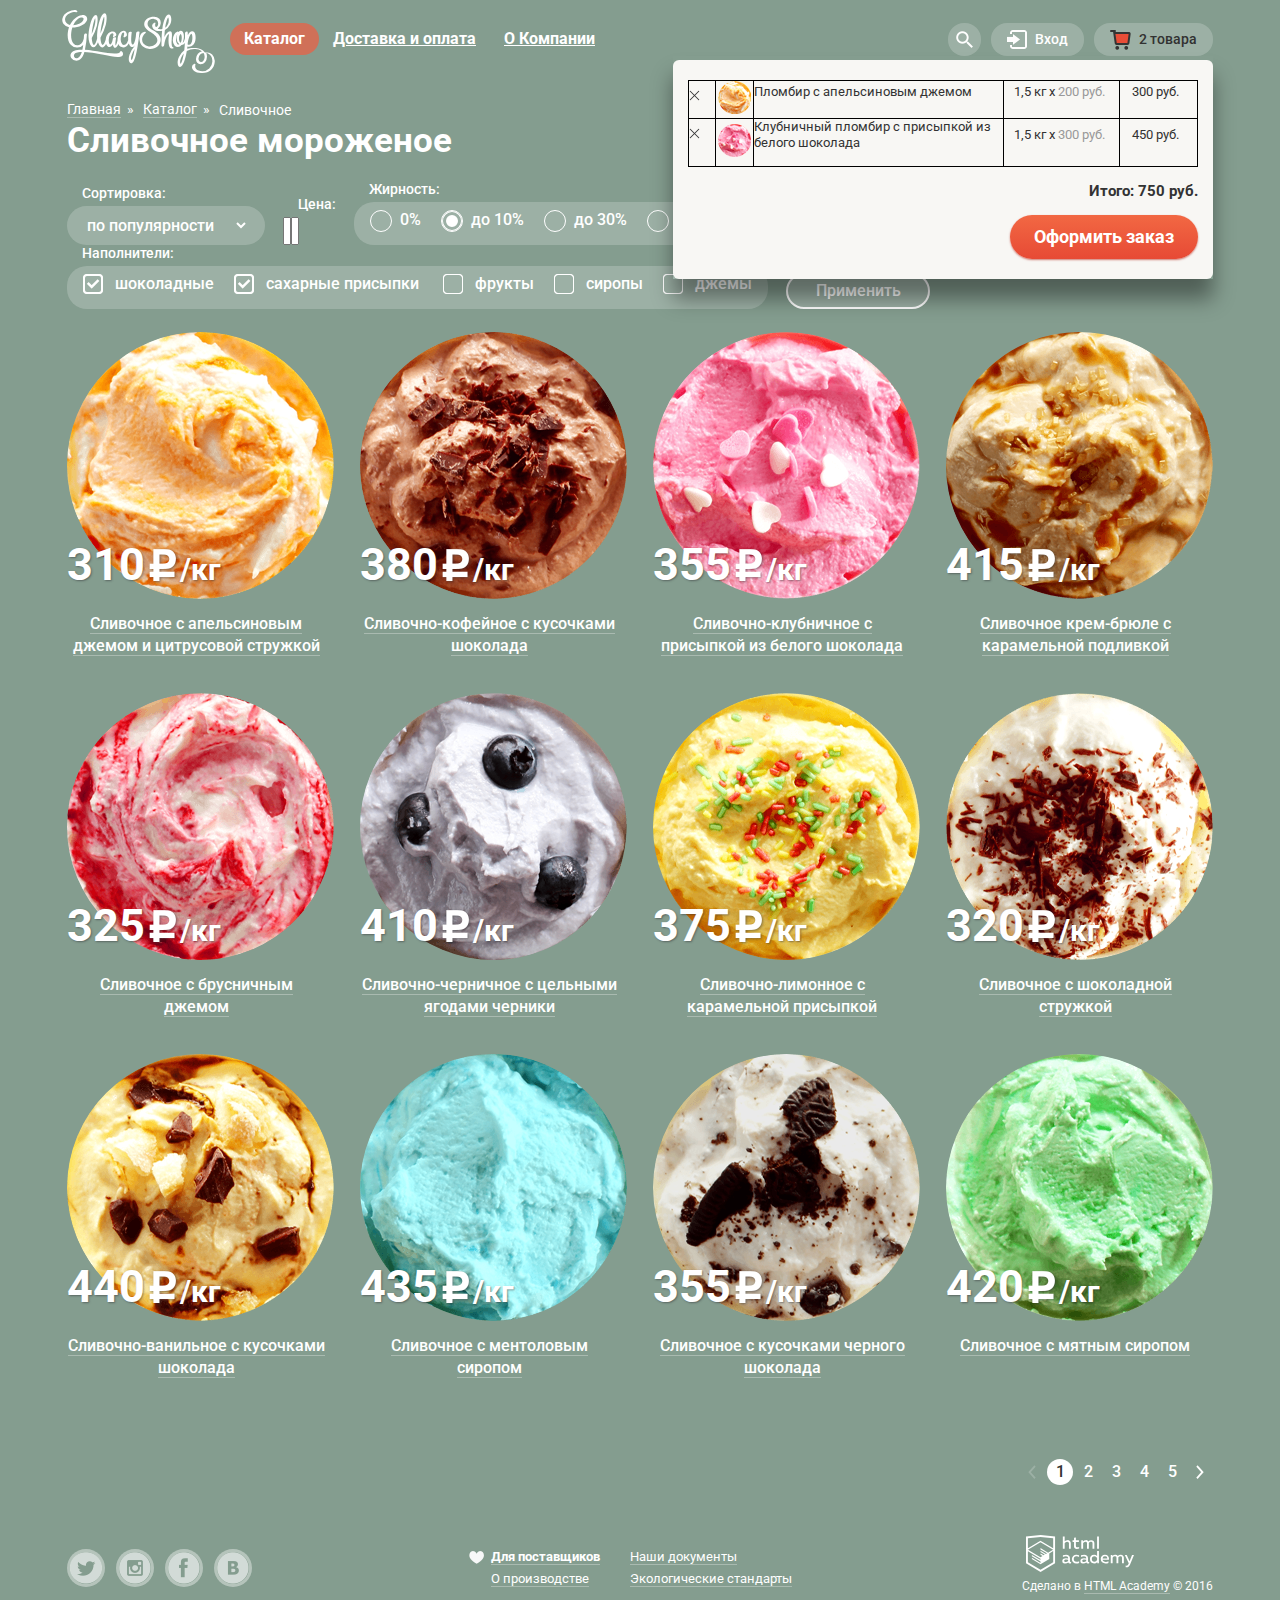
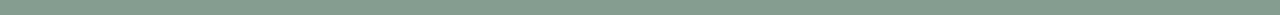
==== commit 31ad8713: "Размечен фильтр сортировки" ====
--- a/catalog.html
+++ b/catalog.html
@@ -120,8 +120,8 @@
 				<form action="#" method="get">
 					<!-- Сортировка -->
 					<fieldset class="content-filter-sorting">
+						<legend>Сортировка:</legend>
 						<div class="sorting-wrap">
-							<legend>Сортировка:</legend>
 							<select name="sorting">
 								<option value="popular">по популярности</option>
 								<option value="cheap">сначала недорогие</option>
--- a/css/style.css
+++ b/css/style.css
@@ -1686,13 +1686,33 @@
 	display: inline-block;
 	vertical-align: middle;
 	padding: 9px 16px;
-	font-size: 0;
+	color: #ffffff;
+	font-size: 16px;
+	line-height: 18px;
+	font-weight: 500;
 	background-color: rgba(255, 255, 255, 0.2);
 	border-radius: 20px;
 }
 
+.sorting-wrap:hover {
+	background-color: #ffffff;
+}
+
+.sorting-wrap:hover select {
+	color: #323232;
+}
+
+.sorting-wrap select {
+	color: #ffffff;
+	background-color: transparent;
+	border: none;
+}
+
 .sorting-wrap option {
-
+	font-size: 14px;
+	line-height: 16px;
+	font-weight: normal;
+	color: #323232;
 }
 
 /* Жирность */
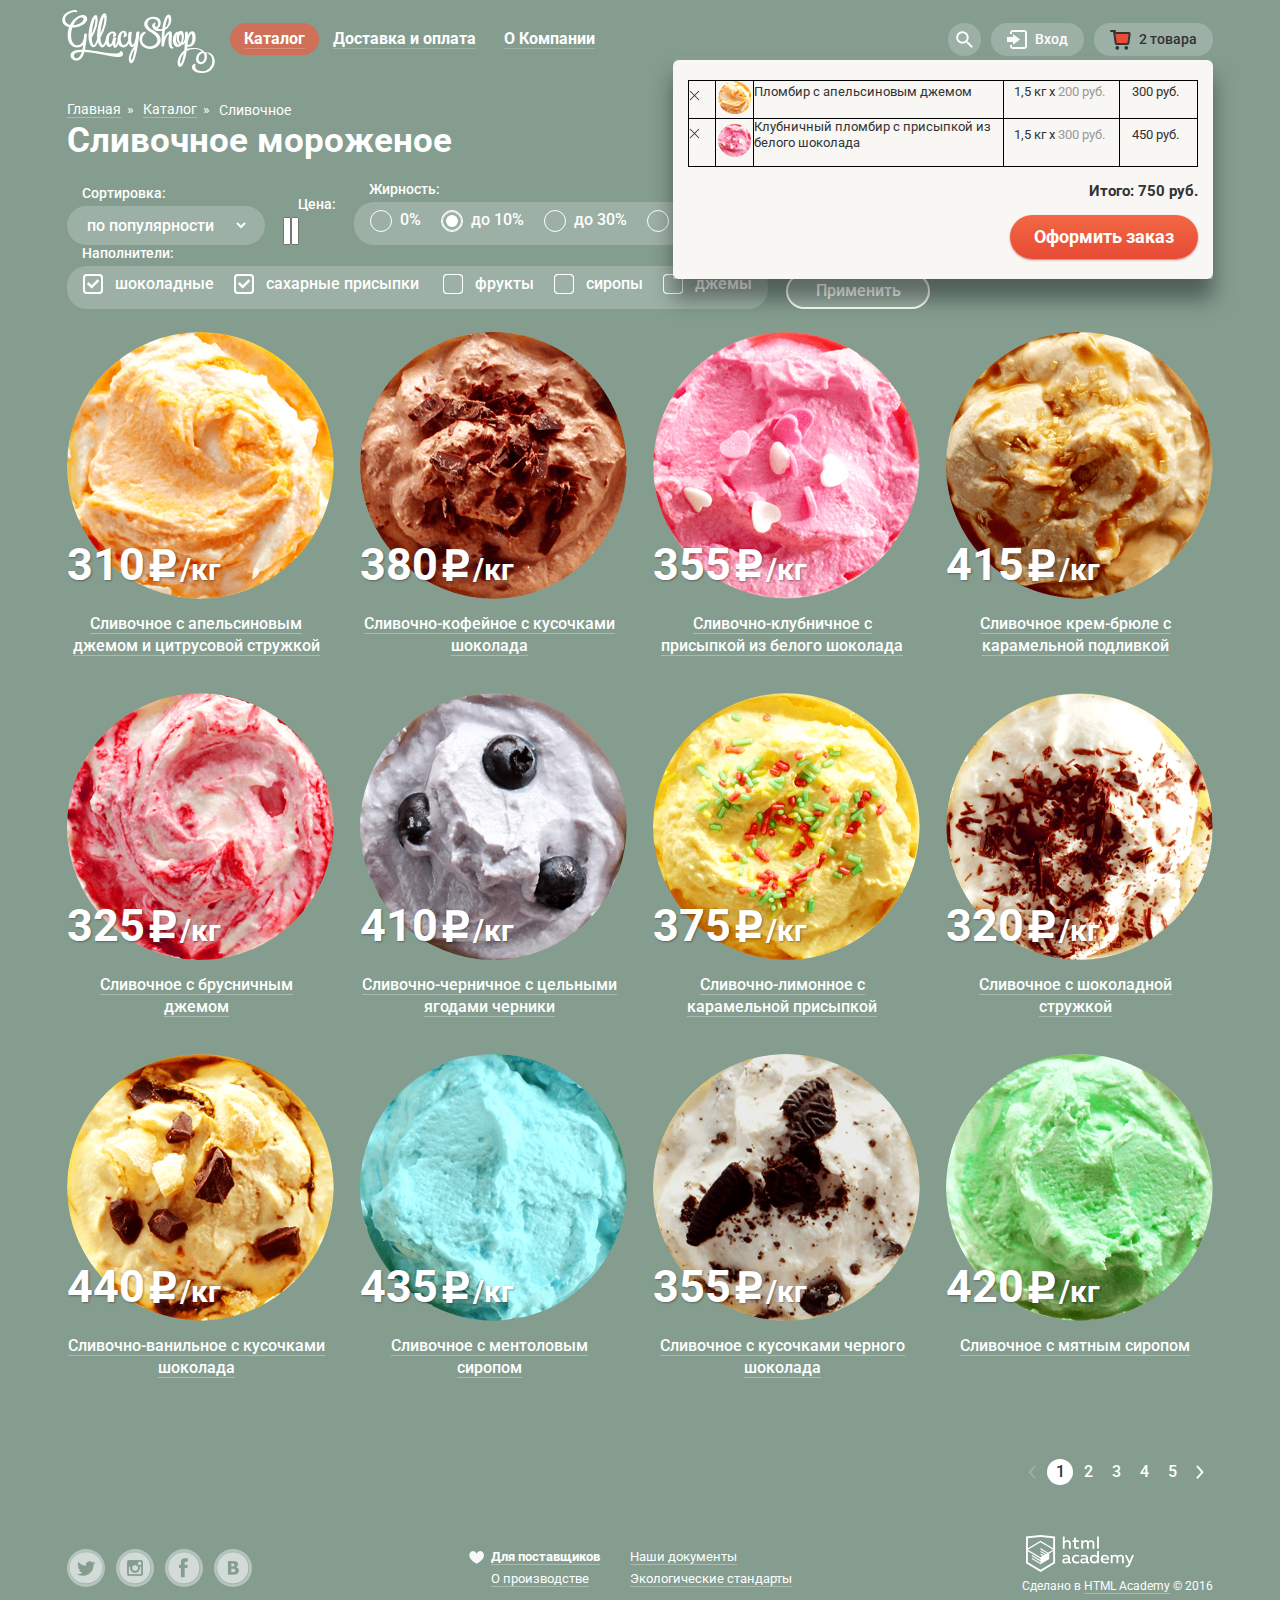
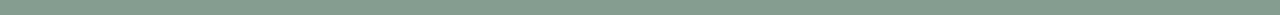
==== commit 6d1c0211: "Задание #33" ====
--- a/catalog.html
+++ b/catalog.html
@@ -123,7 +123,7 @@
 						<legend>Сортировка:</legend>
 						<div class="sorting-wrap">
 							<select name="sorting">
-								<option value="popular">по популярности</option>
+								<option value="popular" selected>по популярности</option>
 								<option value="cheap">сначала недорогие</option>
 								<option value="expensive">сначала дорогие</option>
 								<option value="fat">по жирности</option>
--- a/css/style.css
+++ b/css/style.css
@@ -184,10 +184,6 @@
 	box-shadow: inset 0 2px 2px rgba(172, 16, 0, 1);
 }
 
-.feedback-btn {
-	display: block;
-}
-
 /* Шапка */
 
 .main-header {
@@ -242,6 +238,17 @@
 	color: #ffffff;
 	font-size: 16px;
 	font-weight: bold;
+	text-decoration: none;
+}
+
+.main-navigation-item > a:after {
+	content: "";
+	position: absolute;
+	bottom: 6px;
+	left: 14px;
+	right: 14px;
+	height: 1px;
+	background-color: rgba(255, 255, 255, 0.2);
 }
 
 .main-navigation-item > a:hover {
@@ -651,6 +658,11 @@
 .login-wrap:hover .login-appearance {
 	display: block;
 	z-index: 10;
+}
+
+.login-btn {
+	padding: 10px 10px;
+	width: 100px;
 }
 
 /* Шапка - Личный кабинет - Корзина */
@@ -906,6 +918,10 @@
 	color: #ffffff;
 }
 
+.action-btn {
+	padding: 11px 22px;
+}
+
 /* Популярные товары, Каталог */
 
 .catalog-list {
@@ -1177,7 +1193,7 @@
 .news-right p {
 	margin: 0;
 	margin-bottom: 20px;
-	min-height: 97px;
+	min-height: 81px;
 	font-size: 16px;
 	font-weight: normal;
 	line-height: 22px;
@@ -1186,6 +1202,7 @@
 
 .subscription-form {
 	position: relative;
+	margin-bottom: 15px;
 }
 
 .subscription-form input {
@@ -1213,16 +1230,21 @@
 	color: #5b9ddf;
 }
 
+.subscription-btn {
+	padding: 10px 10px;
+	width: 127px;
+}
+
 .subscription-form input:focus + label {
 	display: block;
 }
 
 /* Стили для placeholder */
 
-.subscription-form input::-webkit-input-placeholder {font: normal 14px/24px "Roboto", "Arial", "Helvetica", sans-serif; color: #999999; opacity: 1}
-.subscription-form input::-moz-placeholder {font: normal 14px/24px "Roboto", "Arial", "Helvetica", sans-serif; color: #999999; opacity: 1}
-.subscription-form input:-moz-placeholder {font: normal 14px/24px "Roboto", "Arial", "Helvetica", sans-serif; color: #999999; opacity: 1}
-.subscription-form input:-ms-input-placeholder {font: normal 14px/24px "Roboto", "Arial", "Helvetica", sans-serif; color: #999999; opacity: 1}
+.subscription-form input::-webkit-input-placeholder {font: normal 16px/18px "Roboto", "Arial", "Helvetica", sans-serif; color: #999999; opacity: 1}
+.subscription-form input::-moz-placeholder {font: normal 16px/18px "Roboto", "Arial", "Helvetica", sans-serif; color: #999999; opacity: 1}
+.subscription-form input:-moz-placeholder {font: normal 16px/18px "Roboto", "Arial", "Helvetica", sans-serif; color: #999999; opacity: 1}
+.subscription-form input:-ms-input-placeholder {font: normal 16px/18px "Roboto", "Arial", "Helvetica", sans-serif; color: #999999; opacity: 1}
 
 
 .subscription-form input:hover {
@@ -1388,6 +1410,10 @@
 	display: block;
 }
 
+.feedback-btn {
+	display: block;
+}
+
 .feedback-overlay {
 	position: fixed;
 	top: 0;
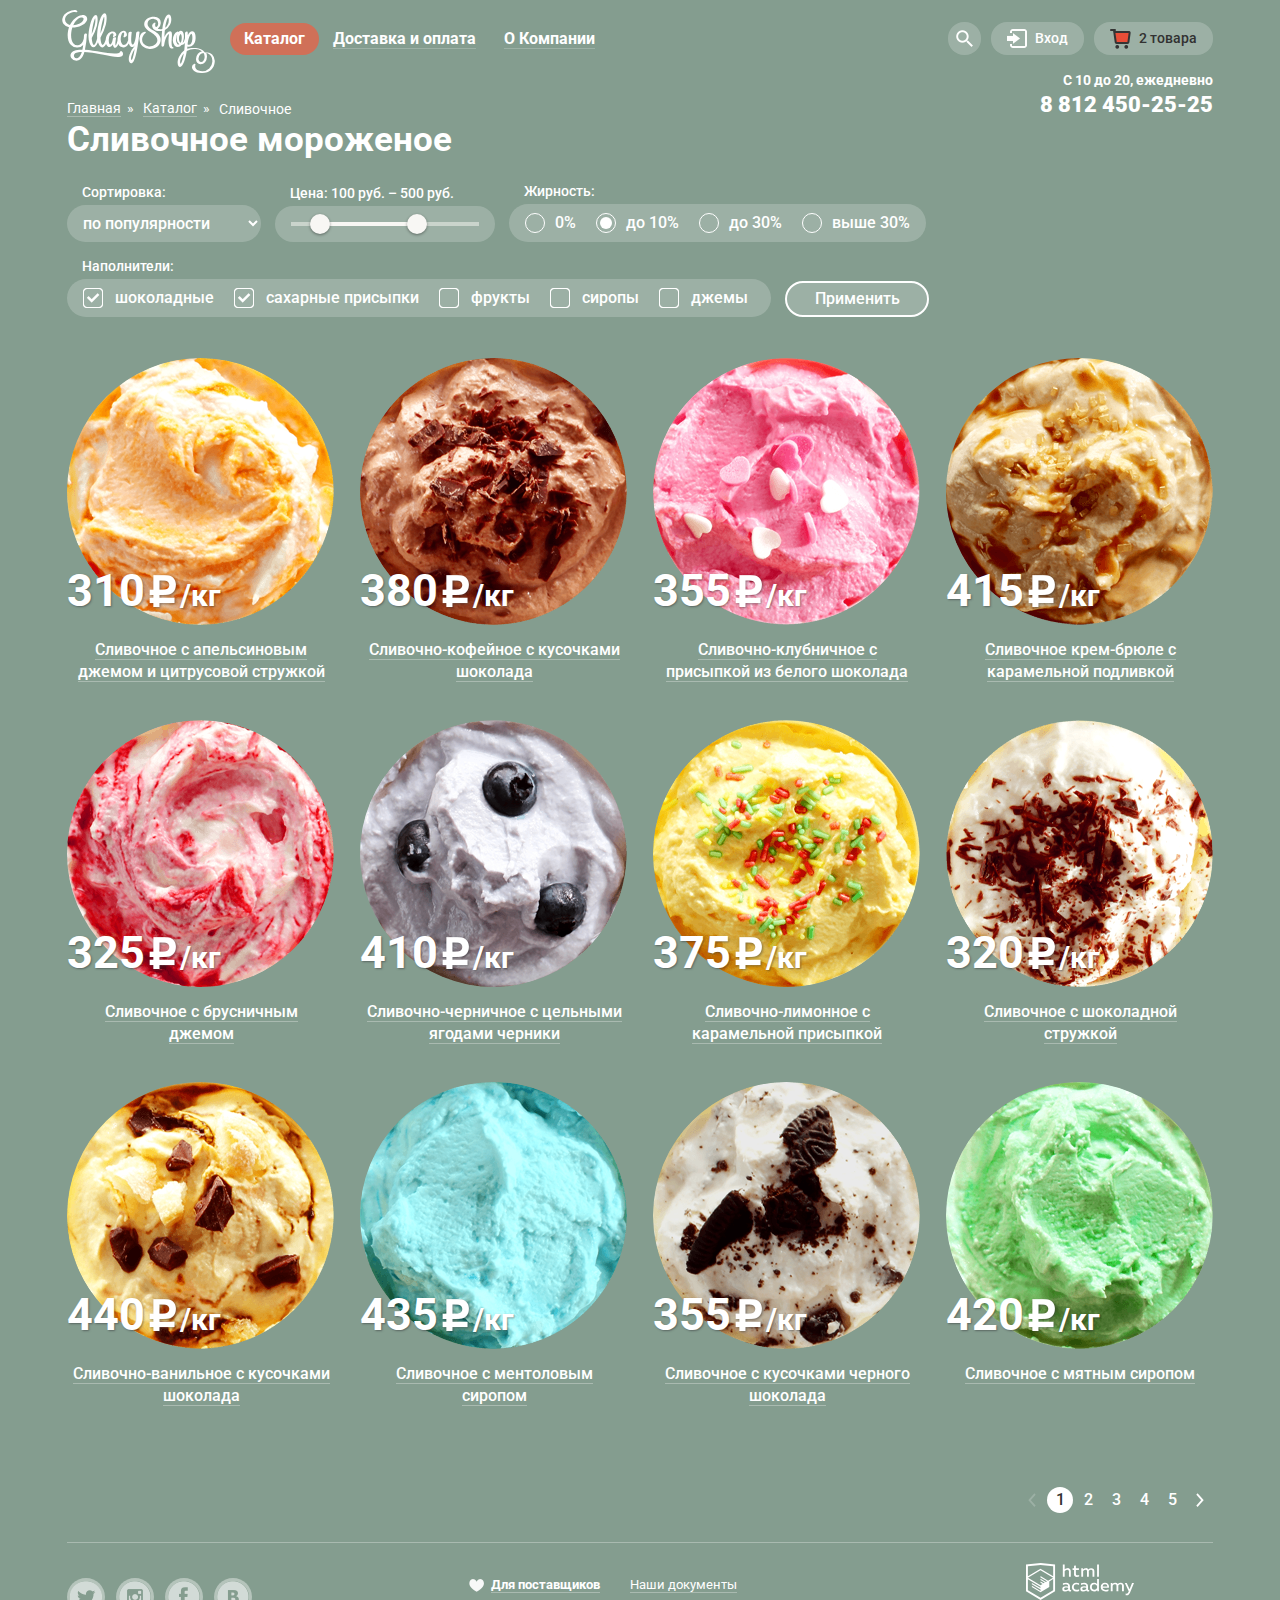
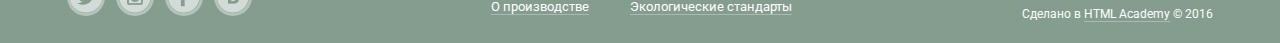
==== commit c857629a: "Сдача проекта" ====
--- a/catalog.html
+++ b/catalog.html
@@ -13,7 +13,7 @@
 		<div class="center clearfix">
 			<!-- Лого и главное меню -->
 			<div class="main-logo">
-				<a href="index.html"><img src="img/main-logo.svg" alt="GllacyShop" width="153" height="63"></a>
+				<a href="index.html"><img src="img/main-logo.svg" width="153" height="63" alt="GllacyShop"></a>
 			</div>
 			<nav class="main-navigation">
 				<ul class="main-navigation-menu">
@@ -45,7 +45,7 @@
 						<a class="search" href="#" title="Поиск">Поиск</a>
 						<div class="search-appearance">
 							<form class="search-form" name="search-form" action="#" method="get">
-								<input class="search-request" type="search" name="search-request" placeholder="Что ищем?">
+								<input class="search-request" type="search" name="search-request" id="search-request" placeholder="Что ищем?">
 								<label for="search-request">Что ищем?</label>
 							</form>
 						</div>
@@ -54,10 +54,14 @@
 						<a class="login" href="#" title="Вход">Вход</a>
 						<div class="login-appearance">
 							<form class="login-form" name="search-form" action="#" method="post">
-								<input class="login-email" type="email" name="login-email" placeholder="Электронная почта">
-								<label for="login-email">Электронная почта</label>
-								<input class="login-password" type="password" name="login-password" placeholder="Пароль">
-								<label for="login-password">Пароль</label>
+								<div class="login-input-wrap">
+									<input class="login-email" type="email" name="login-email" id="login-email" placeholder="Электронная почта">
+									<label for="login-email">Электронная почта</label>
+								</div>
+								<div class="login-input-wrap">
+									<input class="login-password" type="password" name="login-password" id="login-password" placeholder="Пароль">
+									<label for="login-password">Пароль</label>
+								</div>
 								<button class="btn" type="submit">Войти</button>
 								<div class="login-forget-new">
 									<a href="#">Забыли пароль?</a>
@@ -87,7 +91,7 @@
 									</tr>
 								</table>
 								<p class="basket-result">Итого: 750 руб.</p>
-								<a class="btn" href="#">Оформить заказ</a>
+								<a class="btn basket-btn" href="#">Оформить заказ</a>
 							</div>
 						</div>
 					</div>
@@ -132,24 +136,16 @@
 					</fieldset>
 					<!-- Цена -->
 					<fieldset class="content-filter-price">
+						<legend>Цена: <span class="min-price">100</span> руб. – <span class="max-price">500</span> руб.</legend>
 						<div class="range-filter">
-							<div class="price-controls">
-							<legend>Цена:</legend>
-							<input type="text" name="min-price" value="100" id="price-from"> руб. –
-							<input type="text" name="max-price" value="500" id="price-to"> руб.
+							<div class="range-controls">
+								<div class="scale">
+									<div class="bar"></div>
+								</div>
+								<div class="toggle toggle-min"></div>
+								<div class="toggle toggle-max"></div>
 							</div>
 						</div>
-
-							<div class="range-filter">
-								<div class="range-controls">
-									<div class="scale">
-										<div class="bar"></div>
-									</div>
-									<div class="toggle toggle-min"></div>
-									<div class="toggle toggle-max"></div>
-								</div>
-
-						<!-- Ползунок (сделать) -->
 					</fieldset>
 					<!-- Жирность -->
 					<fieldset class="content-filter-fat">
--- a/css/style.css
+++ b/css/style.css
@@ -184,6 +184,28 @@
 	box-shadow: inset 0 2px 2px rgba(172, 16, 0, 1);
 }
 
+.login-btn {
+	padding: 10px 10px;
+	width: 100px;
+}
+
+.action-btn {
+	padding: 11px 22px;
+}
+
+.subscription-btn {
+	padding: 10px 10px;
+	width: 129px;
+}
+
+.feedback-btn {
+	display: block;
+}
+
+.basket-btn {
+	padding: 10px 14px;
+}
+
 /* Шапка */
 
 .main-header {
@@ -196,7 +218,7 @@
 	padding: 0 27px;
 }
 
-/* Шапка - Лого */
+/* Лого */
 
 .main-logo {
 	margin-top: 10px;
@@ -212,7 +234,7 @@
 	float: left;
 }
 
-/* Шапка - Меню */
+/* Меню */
 
 .main-navigation-menu {
 	position: relative;
@@ -241,7 +263,7 @@
 	text-decoration: none;
 }
 
-.main-navigation-item > a:after {
+.main-navigation-item > a::after {
 	content: "";
 	position: absolute;
 	bottom: 6px;
@@ -258,17 +280,31 @@
 	border-radius: 32px;
 }
 
+.main-navigation-item > a:hover::after {
+	display: none;
+}
+
 .main-navigation-item > a:active {
 	background-color: #f8f7f4;
 	box-shadow: inset 0 2px 2px #696969;
 }
 
+.main-navigation-item > a:active::after {
+	display: none;
+}
+
 .main-navigation-item.active > a {
 	color: #ffffff;
 	text-decoration: none;
 	background-color: #d07058;
 	border-radius: 32px;
 }
+
+.main-navigation-item.active > a::after {
+	display: none;
+}
+
+/* Субменю */
 
 .submenu-wrap {
 	position: absolute;
@@ -307,12 +343,22 @@
 }
 
 .main-navigation-submenu > li:first-child > a {
+	position: relative;
 	font-weight: bold;
 	color: #323232;
-	border-bottom: 1px solid rgba(50, 50, 50, 0.2);
-}
-
-/* Шапка - Меню - Субменю - Изменение фона кнопки при наведении */
+}
+
+.main-navigation-submenu > li:first-child > a::after {
+	content: "";
+	position: absolute;
+	bottom: 0;
+	left: 6px;
+	right: 9px;
+	height: 1px;
+	background-color: rgba(50, 50, 50, 0.2);
+}
+
+/* Изменение фона кнопки при наведении */
 
 .main-navigation-submenu > li:hover {
 	background-color: #fbded7;
@@ -328,7 +374,7 @@
 	border-radius: 0 0 5px 5px;
 }
 
-/* Шапка - Меню - Субменю - Изменение фона активной кнопки */
+/* Изменение фона активной кнопки */
 
 .main-navigation-submenu > li > a:active {
 	background-color: #f6b5a5;
@@ -344,7 +390,7 @@
 	border-radius: 0 0 5px 5px;
 }
 
-/* Шапка - Меню - Субменю - Изменение фона текущей кнопки */
+/* Изменение фона текущей кнопки */
 
 .main-navigation-submenu li.active > a {
 	color: #ffffff;
@@ -363,11 +409,11 @@
 	border-radius: 0 0 5px 5px;
 }
 
-/* Шапка - Личный кабинет */
+/* Личный кабинет */
 
 .main-right-block {
 	margin: 0;
-	margin-top: 23px;
+	margin-top: 22px;
 	padding: 0;
 	max-width: 267px;
 	float: right;
@@ -375,7 +421,7 @@
 	font-size: 0px;
 }
 
-/* Шапка - Личный кабинет - Поиск */
+/* Поиск */
 
 .search-wrap {
 	display: inline-block;
@@ -432,6 +478,7 @@
 
 .search-form input {
 	width: 100%;
+	height: 44px;
 	margin: 0;
 	padding: 9px 13px;
 	font: bold 16px/24px "Roboto", "Arial", "Helvetica", sans-serif;
@@ -460,10 +507,32 @@
 
 /* Стили для placeholder */
 
-.search-form input::-webkit-input-placeholder {font: normal 14px/24px "Roboto", "Arial", "Helvetica", sans-serif; color: #999999; opacity: 1}
-.search-form input::-moz-placeholder {font: normal 14px/24px "Roboto", "Arial", "Helvetica", sans-serif; color: #999999; opacity: 1}
-.search-form input:-moz-placeholder {font: normal 14px/24px "Roboto", "Arial", "Helvetica", sans-serif; color: #999999; opacity: 1}
-.search-form input:-ms-input-placeholder {font: normal 14px/24px "Roboto", "Arial", "Helvetica", sans-serif; color: #999999; opacity: 1}
+.search-form input::-webkit-input-placeholder {
+	font: normal 14px/24px "Roboto", "Arial", "Helvetica", sans-serif;
+	color: #999999;
+	opacity: 1
+}
+
+.search-form input::-moz-placeholder {
+	font: normal 14px/24px "Roboto", "Arial", "Helvetica",
+	sans-serif;
+	color: #999999;
+	opacity: 1
+}
+
+.search-form input:-moz-placeholder {
+	font: normal 14px/24px "Roboto", "Arial", "Helvetica",
+	sans-serif;
+	color: #999999;
+	opacity: 1
+}
+
+.search-form input:-ms-input-placeholder {
+	font: normal 14px/24px "Roboto", "Arial", "Helvetica",
+	sans-serif;
+	color: #999999;
+	opacity: 1
+}
 
 .search-form input:hover {
 	border-color: #999999;
@@ -475,14 +544,25 @@
 	box-shadow: inset 0 0 0 1px #2e88e4;
 }
 
-/* Стили для placeholder при фокусе */
-
-.search-form input:focus::-webkit-input-placeholder {opacity: 0;}
-.search-form input:focus::-moz-placeholder {opacity: 0;}
-.search-form input:focus:-moz-placeholder {opacity: 0;}
-.search-form input:focus:-ms-input-placeholder {opacity: 0;}
-
-/* Шапка - Личный кабинет - Поиск - Изменение фона кнопки при наведении */
+/* Стили для placeholder в фокусе */
+
+.search-form input:focus::-webkit-input-placeholder {
+	opacity: 0;
+}
+
+.search-form input:focus::-moz-placeholder {
+	opacity: 0;
+}
+
+.search-form input:focus:-moz-placeholder {
+	opacity: 0;
+}
+
+.search-form input:focus:-ms-input-placeholder {
+	opacity: 0;
+}
+
+/* Изменение фона кнопки при наведении */
 
 .search-wrap:hover a.search {
 	color: #323232;
@@ -498,7 +578,7 @@
 	z-index: 10;
 }
 
-/* Шапка - Личный кабинет - Вход */
+/* Вход */
 
 .login-wrap {
 	display: inline-block;
@@ -559,10 +639,15 @@
 	border-radius: 6px;
 }
 
+.login-input-wrap {
+	position: relative;
+	margin: 0;
+	margin-bottom: 20px;
+}
+
 .login-form input {
 	width: 100%;
-	margin: 0;
-	margin-bottom: 20px;
+	height: 44px;
 	padding: 9px 13px;
 	font: bold 16px/24px "Roboto", "Arial", "Helvetica", sans-serif;
 	color: #323232;
@@ -576,30 +661,43 @@
 .login-form label {
 	display: none;
 	position: absolute;
-	top: 5px;
-	left: 26px;
+	top: -15px;
+	left: 15px;
 	font-size: 11px;
 	line-height: 13px;
 	font-weight: normal;
 	color: #5b9ddf;
 }
 
-.login-form label[for="login-password"] {
-	top: 69px;
-	left: 30px;
-}
-
 .login-form input:focus + label {
 	display: block;
 }
 
 /* Стили для placeholder */
 
-.login-form input::-webkit-input-placeholder {font: normal 14px/24px "Roboto", "Arial", "Helvetica", sans-serif; color: #999999; opacity: 1}
-.login-form input::-moz-placeholder {font: normal 14px/24px "Roboto", "Arial", "Helvetica", sans-serif; color: #999999; opacity: 1}
-.login-form input:-moz-placeholder {font: normal 14px/24px "Roboto", "Arial", "Helvetica", sans-serif; color: #999999; opacity: 1}
-.login-form input:-ms-input-placeholder {font: normal 14px/24px "Roboto", "Arial", "Helvetica", sans-serif; color: #999999; opacity: 1}
-
+.login-form input::-webkit-input-placeholder {
+	font: normal 14px/24px "Roboto", "Arial", "Helvetica", sans-serif;
+	color: #999999;
+	opacity: 1
+}
+
+.login-form input::-moz-placeholder {
+	font: normal 14px/24px "Roboto", "Arial", "Helvetica", sans-serif;
+	color: #999999;
+	opacity: 1
+}
+
+.login-form input:-moz-placeholder {
+	font: normal 14px/24px "Roboto", "Arial", "Helvetica", sans-serif;
+	color: #999999;
+	opacity: 1
+}
+
+.login-form input:-ms-input-placeholder {
+	font: normal 14px/24px "Roboto", "Arial", "Helvetica", sans-serif;
+	color: #999999;
+	opacity: 1
+}
 
 .login-form input:hover {
 	border-color: #999999;
@@ -611,12 +709,23 @@
 	box-shadow: inset 0 0 0 1px #2e88e4;
 }
 
-/* Стили для placeholder при фокусе */
-
-.login-form input:focus::-webkit-input-placeholder {opacity: 0;}
-.login-form input:focus::-moz-placeholder {opacity: 0;}
-.login-form input:focus:-moz-placeholder {opacity: 0;}
-.login-form input:focus:-ms-input-placeholder {opacity: 0;}
+/* Стили для placeholder в фокусе */
+
+.login-form input:focus::-webkit-input-placeholder {
+	opacity: 0;
+}
+
+.login-form input:focus::-moz-placeholder {
+	opacity: 0;
+}
+
+.login-form input:focus:-moz-placeholder {
+	opacity: 0;
+}
+
+.login-form input:focus:-ms-input-placeholder {
+	opacity: 0;
+}
 
 .login-forget-new {
 	display: inline-block;
@@ -644,7 +753,7 @@
 	border-bottom: 2px solid rgba(232, 77, 55, 0.3);
 }
 
-/* Шапка - Личный кабинет - Вход - Изменение фона кнопки при наведении */
+/* Изменение фона кнопки при наведении */
 
 .login-wrap:hover a.login {
 	color: #323232;
@@ -660,12 +769,7 @@
 	z-index: 10;
 }
 
-.login-btn {
-	padding: 10px 10px;
-	width: 100px;
-}
-
-/* Шапка - Личный кабинет - Корзина */
+/* Корзина */
 
 .basket-wrap {
 	display: inline-block;
@@ -713,7 +817,7 @@
 }
 
 .basket-appearance {
-	display: block;
+	display: none;
 	position: absolute;
 	top: 100%;
 	right: 0;
@@ -726,6 +830,7 @@
 
 .basket-list {
 	padding: 20px 15px;
+	padding-top: 10px;
 	text-align: right;
 	font-size: 13px;
 	line-height: 16px;
@@ -736,31 +841,33 @@
 }
 
 .basket-table {
+	margin: 0;
+	margin-bottom: 13px;
 	padding: 0;
 	width: 100%;
 	text-align: left;
-
 	border-collapse: collapse;
-	border-bottom: 1px solid #333333;
 }
 
 .basket-table td {
-	border: 1px solid black;
-	padding: 0;
-	padding-right: 5px;
-	padding-bottom: 15px;
+	padding: 10px 0;
 	text-align: center;
 }
 
 td.basket-cell-delete {
 	position: relative;
-	width: 20px;
-}
+	width: 14px;
+}
+
+/* Кнопка "Закрыть" */
 
 .basket-delete {
 	position: absolute;
-	top: 10px;
-	left: 0;
+	top: 50%;
+	left: 50%;
+	margin: 0;
+	margin-top: -5px;
+	margin-left: -5px;
 	width: 10px;
 	height: 10px;
 	font-size: 0;
@@ -791,17 +898,21 @@
 }
 
 td.basket-cell-image {
-	width: 35px;
-	padding: 0;
+	width: 59px;
+}
+
+.basket-cell-image img {
+	display: inline-block;
+	vertical-align: middle;
 }
 
 td.basket-cell-title {
-	width: 235px;
+	width: 237px;
 	text-align: left;
 }
 
 td.basket-cell-weight {
-	width: 105px;
+	width: 113px;
 }
 
 td.basket-cell-weight .basket-weight-price {
@@ -809,19 +920,20 @@
 }
 
 td.basket-cell-price {
-	width: 69px;
+	width: 87px;
 }
 
 .basket-result {
-	margin: 15px 0;
-	padding: 0;
+	margin: 0;
+	padding: 14px 0;
 	font-size: 15px;
 	line-height: 18px;
 	font-weight: bold;
 	color: #333333;
-}
-
-/* Шапка - Личный кабинет - Корзина - Изменение фона кнопки при наведении */
+	border-top: 1px solid #cacac7;
+}
+
+/* Изменение фона кнопки при наведении */
 
 .basket-wrap:hover a.basket {
 	color: #323232;
@@ -840,7 +952,7 @@
 	z-index: 10;
 }
 
-/* Шапка - Телефон магазина */
+/* Телефон магазина */
 
 .main-phone {
 	display: inline-block;
@@ -918,10 +1030,6 @@
 	color: #ffffff;
 }
 
-.action-btn {
-	padding: 11px 22px;
-}
-
 /* Популярные товары, Каталог */
 
 .catalog-list {
@@ -933,7 +1041,7 @@
 	position: relative;
 	width: 267px;
 	min-height: 322px;
-	margin-top: -17px;
+	margin-top: -16px;
 	margin-right: 26px;
 	margin-bottom: 0;
 	vertical-align: top;
@@ -1007,6 +1115,7 @@
 	margin: 0;
 	margin-top: 14px;
 	margin-bottom: 9px;
+	padding-left: 5px;
 	width: 258px;
 	font-size: 16px;
 	line-height: 22px;
@@ -1027,7 +1136,7 @@
 	text-align: center;
 }
 
-/* Популярные товары, Каталог - Изменение фона при наведении */
+/* Изменение фона при наведении */
 
 .product-wrap:hover .product-title a {
 	border-bottom-color: transparent;
@@ -1206,9 +1315,12 @@
 }
 
 .subscription-form input {
+	display: inline-block;
+	vertical-align: middle;
 	width: 368px;
-	margin: 0;
-	margin-right: 10px;
+	height: 44px;
+	margin: 0;
+	margin-right: 8px;
 	padding: 9px 13px;
 	font: normal 16px/24px "Roboto", "Arial", "Helvetica", sans-serif;
 	color: #323232;
@@ -1230,22 +1342,39 @@
 	color: #5b9ddf;
 }
 
-.subscription-btn {
-	padding: 10px 10px;
-	width: 127px;
-}
-
 .subscription-form input:focus + label {
 	display: block;
 }
 
 /* Стили для placeholder */
 
-.subscription-form input::-webkit-input-placeholder {font: normal 16px/18px "Roboto", "Arial", "Helvetica", sans-serif; color: #999999; opacity: 1}
-.subscription-form input::-moz-placeholder {font: normal 16px/18px "Roboto", "Arial", "Helvetica", sans-serif; color: #999999; opacity: 1}
-.subscription-form input:-moz-placeholder {font: normal 16px/18px "Roboto", "Arial", "Helvetica", sans-serif; color: #999999; opacity: 1}
-.subscription-form input:-ms-input-placeholder {font: normal 16px/18px "Roboto", "Arial", "Helvetica", sans-serif; color: #999999; opacity: 1}
-
+.subscription-form input::-webkit-input-placeholder {
+	font: normal 16px/18px "Roboto", "Arial", "Helvetica",
+	sans-serif;
+	color: #999999;
+	opacity: 1
+}
+
+.subscription-form input::-moz-placeholder {
+	font: normal 16px/18px "Roboto", "Arial", "Helvetica",
+	sans-serif;
+	color: #999999;
+	opacity: 1
+}
+
+.subscription-form input:-moz-placeholder {
+	font: normal 16px/18px "Roboto", "Arial", "Helvetica",
+	sans-serif;
+	color: #999999;
+	opacity: 1
+}
+
+.subscription-form input:-ms-input-placeholder {
+	font: normal 16px/18px "Roboto", "Arial", "Helvetica",
+	sans-serif;
+	color: #999999;
+	opacity: 1
+}
 
 .subscription-form input:hover {
 	border-color: #999999;
@@ -1257,12 +1386,23 @@
 	box-shadow: inset 0 0 0 1px #2e88e4;
 }
 
-/* Стили для placeholder при фокусе */
-
-.subscription-form input:focus::-webkit-input-placeholder {opacity: 0;}
-.subscription-form input:focus::-moz-placeholder {opacity: 0;}
-.subscription-form input:focus:-moz-placeholder {opacity: 0;}
-.subscription-form input:focus:-ms-input-placeholder {opacity: 0;}
+/* Стили для placeholder в фокусе */
+
+.subscription-form input:focus::-webkit-input-placeholder {
+	opacity: 0;
+}
+
+.subscription-form input:focus::-moz-placeholder {
+	opacity: 0;
+}
+
+.subscription-form input:focus:-moz-placeholder {
+	opacity: 0;
+}
+
+.subscription-form input:focus:-ms-input-placeholder {
+	opacity: 0;
+}
 
 /* Карта */
 
@@ -1359,10 +1499,15 @@
 	color: #323232;
 }
 
+.feedback-input-wrap {
+	position: relative;
+	margin: 0;
+	margin-bottom: 20px;
+}
+
 .feedback-input {
 	width: 265px;
-	margin: 0;
-	margin-bottom: 20px;
+	height: 44px;
 	padding: 9px 13px;
 	font: bold 16px/24px "Roboto", "Arial", "Helvetica", sans-serif;
 	text-align: left;
@@ -1374,6 +1519,21 @@
 	outline: none;
 }
 
+.feedback-form label {
+	display: none;
+	position: absolute;
+	top: -15px;
+	left: 15px;
+	font-size: 11px;
+	line-height: 13px;
+	font-weight: normal;
+	color: #5b9ddf;
+}
+
+.feedback-form .feedback-input:focus + label {
+	display: block;
+}
+
 .feedback-data {
 	margin: 0;
 	padding: 0;
@@ -1390,11 +1550,33 @@
 
 /* Стили для placeholder */
 
-.feedback-input::-webkit-input-placeholder {font: normal 16px/24px "Roboto", "Arial", "Helvetica", sans-serif; color: #999999; opacity: 1}
-.feedback-input::-moz-placeholder {font: normal 16px/24px "Roboto", "Arial", "Helvetica", sans-serif; color: #999999; opacity: 1}
-.feedback-input:-moz-placeholder {font: normal 16px/24px "Roboto", "Arial", "Helvetica", sans-serif; color: #999999; opacity: 1}
-.feedback-input:-ms-input-placeholder {font: normal 16px/24px "Roboto", "Arial", "Helvetica", sans-serif; color: #999999; opacity: 1}
-
+.feedback-input::-webkit-input-placeholder {
+	font: normal 16px/24px "Roboto", "Arial", "Helvetica",
+	sans-serif;
+	color: #999999;
+	opacity: 1
+}
+
+.feedback-input::-moz-placeholder {
+	font: normal 16px/24px "Roboto", "Arial", "Helvetica",
+	sans-serif;
+	color: #999999;
+	opacity: 1
+}
+
+.feedback-input:-moz-placeholder {
+	font: normal 16px/24px "Roboto", "Arial", "Helvetica",
+	sans-serif;
+	color: #999999;
+	opacity: 1
+}
+
+.feedback-input:-ms-input-placeholder {
+	font: normal 16px/24px "Roboto", "Arial", "Helvetica",
+	sans-serif;
+	color: #999999;
+	opacity: 1
+}
 
 .feedback-input:hover {
 	border-color: #999999;
@@ -1410,8 +1592,22 @@
 	display: block;
 }
 
-.feedback-btn {
-	display: block;
+/* Стили для placeholder в фокусе */
+
+.feedback-wrap .feedback-input:focus::-webkit-input-placeholder {
+	opacity: 0;
+}
+
+.feedback-wrap .feedback-input:focus::-moz-placeholder {
+	opacity: 0;
+}
+
+.feedback-wrap .feedback-input:focus:-moz-placeholder {
+	opacity: 0;
+}
+
+.feedback-wrap .feedback-input:focus:-ms-input-placeholder {
+	opacity: 0;
 }
 
 .feedback-overlay {
@@ -1424,7 +1620,7 @@
 	z-index: 5;
 }
 
-/* Кнопка закрыть */
+/* Кнопка "Закрыть" */
 
 .feedback-form-close {
 	position: absolute;
@@ -1467,14 +1663,14 @@
 	font-size: 0;
 }
 
-/* Подвал - Социальные сети */
+/* Социальные сети */
 
 .footer-social {
 	display: inline-block;
 	vertical-align: middle;
 	width: 267px;
 	margin-right: 26px;
-	margin-top: 5px;
+	margin-top: 8px;
 	font-size: 18px;
 }
 
@@ -1520,7 +1716,7 @@
 	background-position: -1013px -5px;
 }
 
-/* Подвал - Меню подвала */
+/* Меню подвала */
 
 .footer-navigation {
 	display: inline-block;
@@ -1571,7 +1767,6 @@
 
 .footer-navigation-row {
 	display: table-row;
-	background: #849d8f;
 }
 
 .footer-navigation-cell {
@@ -1579,7 +1774,7 @@
 	padding: 2px 15px;
 }
 
-/* Подвал - Копирайт */
+/* Копирайт */
 
 .footer-copyright {
 	display: inline-block;
@@ -1610,10 +1805,9 @@
 
 .footer-copyright img {
 	margin-left: 80px;
-	background-color: #849d8f;
-}
-
-/* Стили только для catalog.html */
+}
+
+/* Стили для catalog.html */
 
 .content-header {
 	margin-top: -20px;
@@ -1621,7 +1815,7 @@
 
 h1.content-title {
 	margin: 0;
-	margin-bottom: 20px;
+	margin-bottom: 23px;
 	padding: 0;
 	font-size: 35px;
 	line-height: 41px;
@@ -1630,7 +1824,7 @@
 }
 
 .content-filter {
-	margin-bottom: 40px;
+	margin-bottom: 57px;
 }
 
 /* Хлебные крошки */
@@ -1663,10 +1857,7 @@
 }
 
 .breadcrumbs li:last-child::after {
-	position: absolute;
-	content: "";
-	top: 0;
-	right: 0;
+	display: none;
 }
 
 .breadcrumbs a {
@@ -1685,6 +1876,7 @@
 
 .content-filter form {
 	color: #ffffff;
+	font-size: 0;
 }
 
 .content-filter fieldset {
@@ -1693,6 +1885,7 @@
 	font-size: 0;
 	margin: 0;
 	margin-right: 14px;
+	margin-bottom: 16px;
 	padding: 0;
 	border: 0;
 	text-align: left;
@@ -1709,54 +1902,105 @@
 /* Сортировка */
 
 .sorting-wrap {
-	display: inline-block;
-	vertical-align: middle;
-	padding: 9px 16px;
 	color: #ffffff;
 	font-size: 16px;
 	line-height: 18px;
 	font-weight: 500;
-	background-color: rgba(255, 255, 255, 0.2);
 	border-radius: 20px;
+	overflow: hidden;
+	cursor: pointer;
 }
 
 .sorting-wrap:hover {
 	background-color: #ffffff;
 }
 
+.sorting-wrap select {
+	padding: 8px 12px;
+	width: 194px;
+	color: #ffffff;
+	background-color: rgba(255, 255, 255, 0.2);
+	border: none;
+}
+
 .sorting-wrap:hover select {
 	color: #323232;
 }
 
-.sorting-wrap select {
-	color: #ffffff;
-	background-color: transparent;
-	border: none;
-}
-
 .sorting-wrap option {
+	padding: 0;
 	font-size: 14px;
 	line-height: 16px;
 	font-weight: normal;
 	color: #323232;
 }
 
+/* Цена */
+
+.range-filter {
+	width: 220px;
+}
+
+.range-controls {
+	position: relative;
+	padding-top: 16px;
+	padding-right: 16px;
+	padding-left: 16px;
+	height: 20px;
+	border-radius: 20px;
+	background-color: rgba(255, 255, 255, 0.2);
+}
+
+.range-controls .scale {
+	height: 4px;
+	background-color: rgba(248, 247, 244, 0.5);
+}
+
+.range-controls .bar {
+	margin-left: 30px;
+	width: 98px;
+	height: 4px;
+	background-color: #f8f7f4;
+}
+
+.range-controls .toggle {
+	position: absolute;
+	top: 8px;
+	left: 0px;
+	width: 20px;
+	height: 20px;
+	cursor: pointer;
+	background-color: #f8f7f4;
+	border-radius: 50%;
+	box-shadow: 0 1px 3px 0 rgba(0, 0, 0, 0.4);
+}
+
+.range-controls .toggle-min {
+	left: 35px;
+}
+
+.range-controls .toggle-max {
+	left: 132px;
+}
+
 /* Жирность */
 
 .fat-wrap {
 	display: inline-block;
 	vertical-align: middle;
-	padding: 9px 16px;
+	padding: 8px 16px;
 	font-size: 0;
 	background-color: rgba(255, 255, 255, 0.2);
 	border-radius: 20px;
 }
 
 .fat-wrap input[type="radio"] {
-  display: none;
+	display: none;
 }
 
 .fat-wrap label {
+	display: inline-block;
+	vertical-align: middle;
 	position: relative;
 	cursor: pointer;
 	margin: 0;
@@ -1764,7 +2008,7 @@
 	padding-left: 30px;
 	margin-right: 20px;
 	font-size: 16px;
-	line-height: 18px;
+	line-height: 20px;
 	font-weight: 500;
 }
 
@@ -1779,6 +2023,7 @@
 	width: 20px;
 	height: 20px;
 	border: 1px solid #ffffff;
+	box-sizing: border-box;
 	border-radius: 50%;
 	background: transparent;
 }
@@ -1787,39 +2032,47 @@
 	box-shadow: inset 0 0 0 1px #ffffff;
 }
 
-.fat-wrap input[type="radio"]:checked + .radio-indicator {
+.fat-wrap input[type="radio"]:checked:hover + .radio-indicator {
 	box-shadow: inset 0 0 0 1px #ffffff;
 }
 
 .fat-wrap input[type="radio"]:checked + .radio-indicator::before {
 	position: absolute;
 	content: "";
-	top: 4px;
-	left: 4px;
+	top: 50%;
+	left: 50%;
+	margin: 0;
+	margin-top: -6px;
+	margin-left: -6px;
 	width: 12px;
 	height: 12px;
 	box-sizing: border-box;
-	border: 6px solid #ffffff;
 	border-radius: 50%;
-	background: transparent;
+	background-color: #ffffff;
 }
 
 /* Наполнители */
 
+fieldset.content-filter-filler {
+	margin-bottom: 0;
+}
+
 .filler-wrap {
 	display: inline-block;
 	vertical-align: middle;
-	padding: 9px 16px;
+	padding: 8px 16px;
 	font-size: 0;
 	background-color: rgba(255, 255, 255, 0.2);
 	border-radius: 20px;
 }
 
 .filler-wrap input[type="checkbox"] {
-  display: none;
+	display: none;
 }
 
 .filler-wrap label {
+	display: inline-block;
+	vertical-align: middle;
 	position: relative;
 	cursor: pointer;
 	margin: 0;
@@ -1827,12 +2080,12 @@
 	padding-left: 32px;
 	margin-right: 20px;
 	font-size: 16px;
-	line-height: 18px;
+	line-height: 20px;
 	font-weight: 500;
 }
 
 .filler-wrap label:last-child {
-	margin-right: 0;
+	margin-right: 7px;
 }
 
 .filler-wrap input[type="checkbox"] + .checkbox-indicator {
@@ -1847,12 +2100,15 @@
 }
 
 .filler-wrap input[type="checkbox"] + .checkbox-indicator:hover {
-	border-radius: 4px;
 	box-shadow: inset 0 0 0 2px #ffffff;
 }
 
 .filler-wrap input[type="checkbox"]:checked + .checkbox-indicator {
-	border-radius: 4px;
+	box-shadow: inset 0 0 0 1px #ffffff;
+	background: transparent url("../img/sprite/checkbox-on.png") no-repeat;
+}
+
+.filler-wrap input[type="checkbox"]:checked:hover + .checkbox-indicator {
 	box-shadow: inset 0 0 0 2px #ffffff;
 	background: transparent url("../img/sprite/checkbox-on.png") no-repeat;
 }
@@ -1867,9 +2123,10 @@
 	vertical-align: bottom;
 	text-align: center;
 	color: #ffffff;
-	background: rgba(255, 255, 255, 0.2);
+	background-color: rgba(255, 255, 255, 0.2);
 	border: 2px solid #ffffff;
 	border-radius: 20px;
+	box-sizing: border-box;
 	outline: none;
 	text-decoration: none;
 	cursor: pointer;
@@ -1881,9 +2138,10 @@
 }
 
 .content-filter-btn:active {
+	padding: 9px 14px;
 	color: #323232;
 	background-color: #ededed;
-	border-color: #ededed;
+	border: none;
 	box-shadow: inset 0 2px 2px #696969;
 }
 
@@ -1891,10 +2149,11 @@
 
 .pagination {
 	margin-top: 27px;
-	margin-bottom: 30px;
+	padding-bottom: 29px;
 	font-size: 0;
 	text-align: right;
 	white-space: nowrap;
+	border-bottom: 1px solid rgba(255, 255, 255, 0.3);
 }
 
 .pagination a {
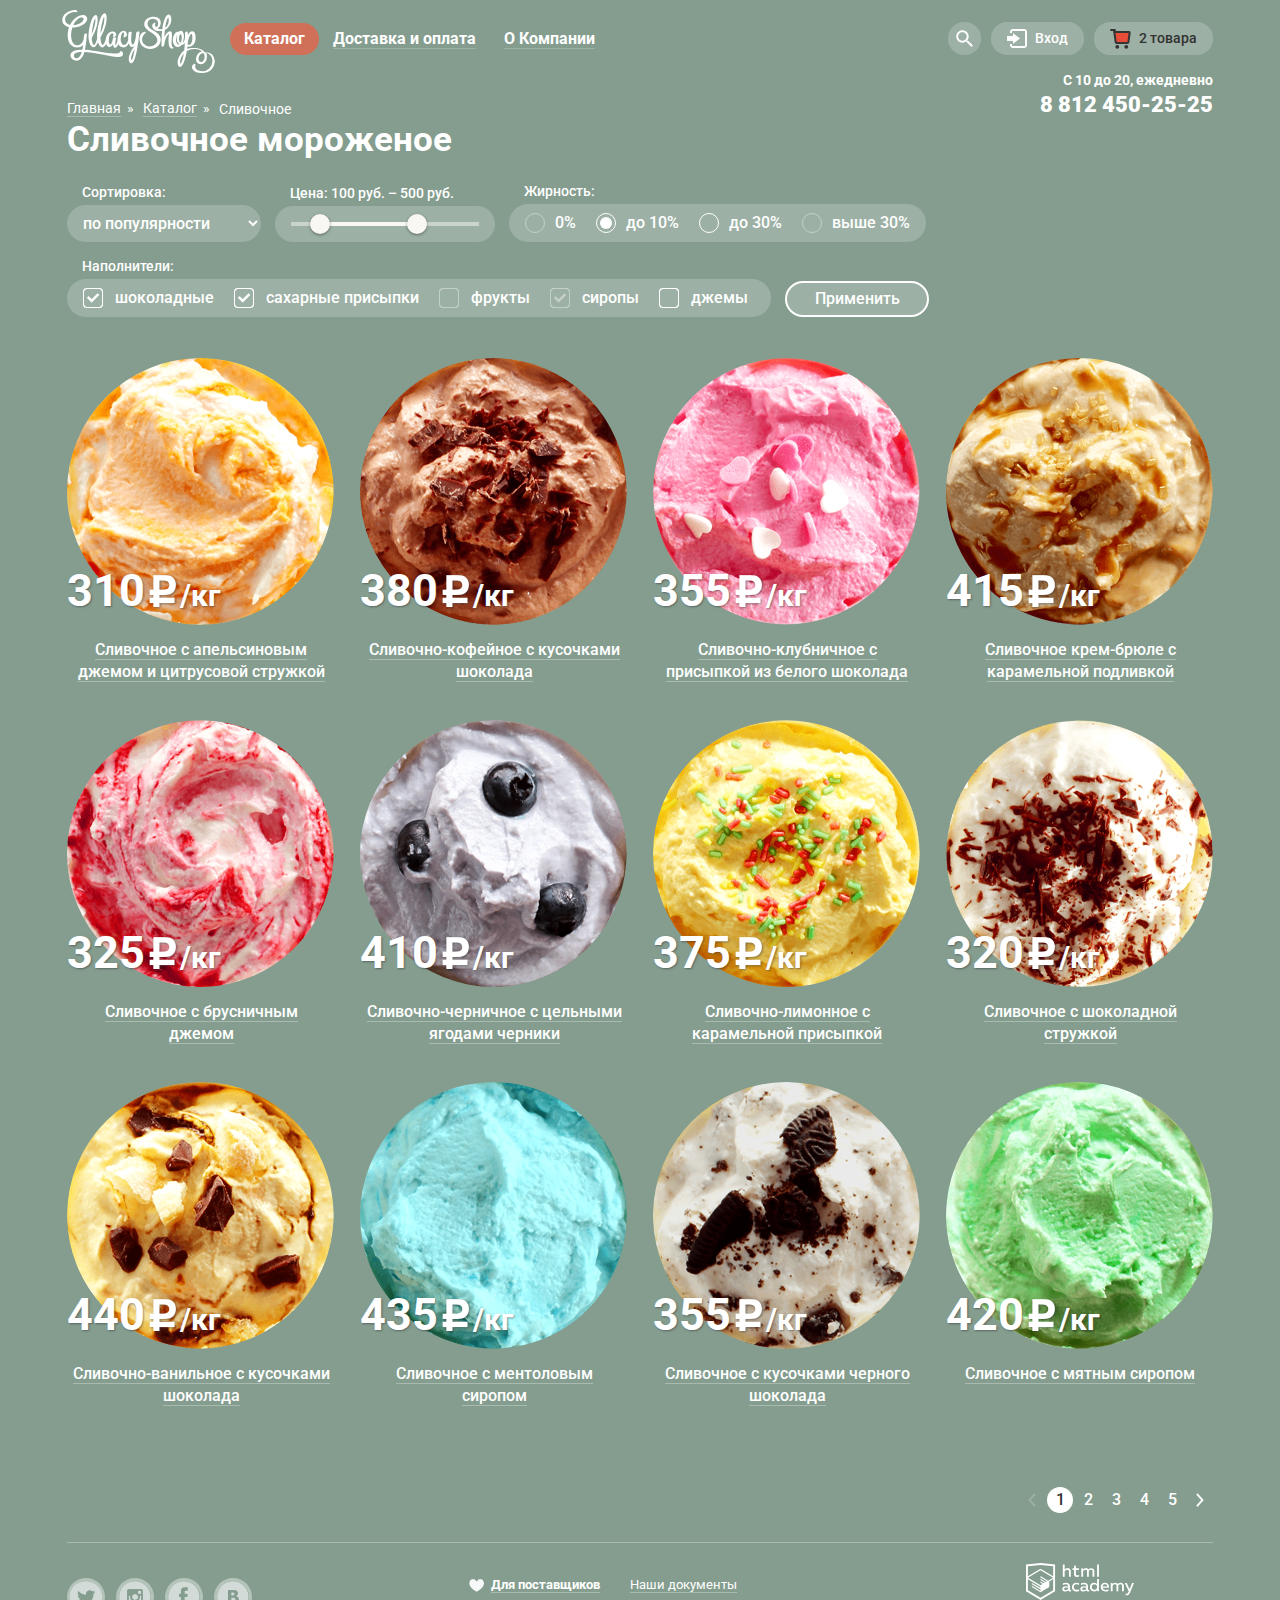
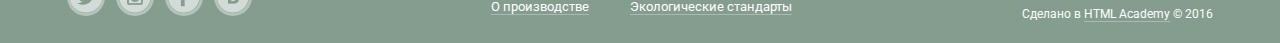
==== commit f750d5bb: "Исправление ошибок по Д11 и Д13" ====
--- a/catalog.html
+++ b/catalog.html
@@ -4,8 +4,8 @@
 	<meta charset="utf-8">
 	<title>GllacyShop</title>
 	<link href='https://fonts.googleapis.com/css?family=Roboto:400,500,700,900&subset=latin,cyrillic' rel='stylesheet' type='text/css'>
-	<link href="css/normalize.css" rel="stylesheet">
-	<link href="css/style.css" rel="stylesheet">
+	<link href="css/normalize.min.css" rel="stylesheet">
+	<link href="css/style.min.css" rel="stylesheet">
 </head>
 <body>
 	<!-- Шапка -->
@@ -152,7 +152,7 @@
 							<legend>Жирность:</legend>
 							<div class="fat-wrap">
 								<label for="percent-0">
-								<input type="radio" name="filter-fat" value="percent-0" id="percent-0">
+								<input type="radio" name="filter-fat" value="percent-0" id="percent-0" disabled>
 								<span class="radio-indicator"></span>0%</label>
 
 								<label for="percent-to-10">
@@ -164,7 +164,7 @@
 								<span class="radio-indicator"></span>до 30%</label>
 
 								<label for="percent-more-30">
-								<input type="radio" name="filter-fat" value="percent-more-30" id="percent-more-30">
+								<input type="radio" name="filter-fat" value="percent-more-30" id="percent-more-30" disabled>
 								<span class="radio-indicator"></span>выше 30%</label>
 						</div>
 					</fieldset>
@@ -178,15 +178,14 @@
 
 							<label for="sugar">
 								<input type="checkbox" name="sugar" id="sugar" checked>
-								<span class="checkbox-indicator"></span>сахарные присыпки
-							</label>
+								<span class="checkbox-indicator"></span>сахарные присыпки</label>
 
 							<label for="fruit">
-								<input type="checkbox" name="fruit" id="fruit">
+								<input type="checkbox" name="fruit" id="fruit" disabled>
 								<span class="checkbox-indicator"></span>фрукты</label>
 
 							<label for="syrup">
-								<input type="checkbox" name="syrup" id="syrup">
+								<input type="checkbox" name="syrup" id="syrup" checked disabled>
 								<span class="checkbox-indicator"></span>сиропы</label>
 
 							<label for="jam">
--- a/css/style.min.css
+++ b/css/style.min.css
@@ -0,0 +1 @@
+﻿body{min-width:1200px;font-size:16px;line-height:22px;color:#fff;font-weight:400;font-family:"Roboto","Arial","Helvetica",sans-serif;background-color:#849d8f}body>input[type=radio]{display:none}.site-wrapper{min-width:1200px;background-repeat:no-repeat;background-position:top center;transition:background-image .5s ease,background-color .5s ease}.site-wrapper:after,.site-wrapper:before{content:"";visibility:hidden;background-image:url(../img/slider-ice-cream-2.png)}.site-wrapper:after{background-image:url(../img/slider-ice-cream-3.png)}.content-wrapper{width:1200px;margin:0 auto}.slider{position:relative;padding-top:275px;padding-right:27px;padding-left:27px;text-align:center;color:#fff;z-index:1}.main-navigation-item.active>a::after,.main-navigation-item>a:active::after,.main-navigation-item>a:hover::after,.slide{display:none}.slide-title{width:700px;margin:0 auto 30px;font-weight:900;font-size:60px;line-height:60px}.slide-btn{display:inline-block;padding:10px 40px;font-weight:700;font-size:32px;line-height:44px;vertical-align:top;color:#fff;text-decoration:none;text-shadow:0 2px 5px rgba(160,32,11,.76);background:#f26843;background:-moz-linear-gradient(top,#f26843 0%,#e74a35 100%);background:-webkit-linear-gradient(top,#f26843 0%,#e74a35 100%);background:linear-gradient(to bottom,#f26843 0%,#e74a35 100%);border-radius:100px;box-shadow:0 2px 2px rgba(172,16,0,.64)}.slide-btn:hover{background:-moz-linear-gradient(top,#f58669 0%,#ec6f5e 100%);background:-webkit-linear-gradient(top,#f58669 0%,#ec6f5e 100%);background:linear-gradient(to bottom,#f58669 0%,#ec6f5e 100%);box-shadow:0 2px 2px #ac1000}.slide-btn:active{background:-moz-linear-gradient(top,#d84732 0%,#e1613e 100%);background:-webkit-linear-gradient(top,#d84732 0%,#e1613e 100%);background:linear-gradient(to bottom,#d84732 0%,#e1613e 100%);box-shadow:inset 0 2px 2px #ac1000}.slider-controls{position:absolute;bottom:25px;left:27px;font-size:0;z-index:20}.slider-controls label{display:inline-block;vertical-align:top;width:17px;height:17px;margin-right:8px;background-color:transparent;border:2px solid #fff;border-radius:50%;cursor:pointer}#btn-1:checked~.site-wrapper #slide1,#btn-2:checked~.site-wrapper #slide2,#btn-3:checked~.site-wrapper #slide3{display:block}#btn-1:checked~.site-wrapper{background-color:#849d8f;background-image:url(../img/slider-ice-cream-1.png)}#btn-2:checked~.site-wrapper{background-color:#8996a6;background-image:url(../img/slider-ice-cream-2.png)}#btn-3:checked~.site-wrapper{background-color:#9d8b84;background-image:url(../img/slider-ice-cream-3.png)}#btn-1:checked~.site-wrapper label[for=btn-1],#btn-2:checked~.site-wrapper label[for=btn-2],#btn-3:checked~.site-wrapper label[for=btn-3]{background-color:#fff}.site-wrapper label[for=btn-1]:hover,.site-wrapper label[for=btn-2]:hover,.site-wrapper label[for=btn-3]:hover{background-color:rgba(255,255,255,.4)}.clearfix::after{content:"";display:table;clear:both}.btn{display:inline-block;padding:10px 24px;font:700 18px/24px "Roboto","Arial","Helvetica",sans-serif;vertical-align:middle;text-align:center;color:#fff;background:#ef6441;background:linear-gradient(to bottom,#f26843,#e74a35);box-shadow:0 1px 2px rgba(172,16,0,.54);border:none;border-radius:46px;outline:none;text-decoration:none;cursor:pointer}.btn:hover{background:linear-gradient(to bottom,#f58669,#ec6f5e);box-shadow:0 1px 2px #ac1000}.btn:active{background:linear-gradient(to bottom,#d84732,#e1613e);box-shadow:inset 0 2px 2px #ac1000}.login-btn{padding:10px;width:100px}.action-btn{padding:11px 22px}.subscription-btn{padding:10px;width:129px}.feedback-btn,.main-navigation-item:hover .main-navigation-submenu{display:block}.basket-btn{padding:10px 14px}.main-header{color:#fff}.center{width:1146px;margin:0 auto;padding:0 27px}.main-logo{margin-top:10px;margin-left:-5px;width:153px;height:63px;float:left}.main-navigation{margin-top:23px;width:700px;float:left}.main-navigation-menu{position:relative;margin:0;padding:0 0 0 15px;list-style:none;font-size:0;z-index:5}.main-navigation-item{position:relative;display:inline-block;vertical-align:top;line-height:18px;white-space:nowrap}.main-navigation-item>a{display:block;padding:7px 14px;color:#fff;font-size:16px;font-weight:700;text-decoration:none}.main-navigation-item>a::after{content:"";position:absolute;bottom:6px;left:14px;right:14px;height:1px;background-color:rgba(255,255,255,.2)}.main-navigation-item>a:hover{color:#333;text-decoration:none;background-color:#f7f6f3;border-radius:32px}.main-navigation-item>a:active{background-color:#f8f7f4;box-shadow:inset 0 2px 2px #696969}.main-navigation-item.active>a{color:#fff;text-decoration:none;background-color:#d07058;border-radius:32px}.submenu-wrap{position:absolute;top:100%;left:-7px;margin:0;padding:5px 0 0}.main-navigation-submenu{display:none;margin:0;padding:0;list-style:none;background-color:#f8f7f4;border-radius:5px;box-shadow:0 20px 20px rgba(0,0,0,.4)}.main-navigation-submenu>li{line-height:16px}.main-navigation-submenu>li>a{display:block;text-decoration:none;font-size:14px;font-weight:400;color:#323232;padding:8px 20px}.main-navigation-submenu>li:first-child>a{position:relative;font-weight:700;color:#323232}.main-navigation-submenu>li:first-child>a::after{content:"";position:absolute;bottom:0;left:6px;right:9px;height:1px;background-color:rgba(50,50,50,.2)}.main-navigation-submenu>li:hover{background-color:#fbded7}.main-navigation-submenu>li:first-child:hover{background-color:#fbded7;border-radius:5px 5px 0 0}.main-navigation-submenu>li:last-child:hover{background-color:#fbded7;border-radius:0 0 5px 5px}.main-navigation-submenu>li>a:active{background-color:#f6b5a5}.main-navigation-submenu>li:first-child>a:active{background-color:#f6b5a5;border-radius:5px 5px 0 0}.main-navigation-submenu>li:last-child>a:active{background-color:#f6b5a5;border-radius:0 0 5px 5px}.main-navigation-submenu li.active>a{color:#fff;background-color:#d07058}.main-navigation-submenu li.active:first-child>a{color:#fff;background-color:#d07058;border-radius:5px 5px 0 0}.main-navigation-submenu li.active:last-child>a{color:#fff;background-color:#d07058;border-radius:0 0 5px 5px}.main-right-block{margin:22px 0 0;padding:0;max-width:267px;float:right;text-align:right;font-size:0}.search-wrap{display:inline-block;position:relative;vertical-align:top;font-size:14px;font-weight:500;line-height:16px;margin-right:10px;text-align:left}a.search{display:block;width:33px;height:33px;font-size:0;color:#fff;text-align:center;line-height:33px;text-decoration:none;background-color:rgba(255,255,255,.2);border-radius:16px;transition:background-color 1s}.search::before{display:inline-block;vertical-align:middle;content:"";width:17px;height:17px;background:url(../img/main-sprite.png) no-repeat -917px -5px}.search-appearance{display:none;position:absolute;top:100%;right:0;width:341px;padding:4px 0 0;z-index:5;box-shadow:0 20px 20px rgba(0,0,0,.4)}.search-form{position:relative;padding:20px 15px;background-color:#f8f7f4;border-radius:5px}.search-form input{width:100%;height:44px;margin:0;padding:9px 13px;font:700 16px/24px "Roboto","Arial","Helvetica",sans-serif;color:#323232;border:1px solid #d3d3d2;border-radius:5px;background-color:#fff;box-sizing:border-box;outline:none}.search-form label{display:none;position:absolute;top:5px;left:30px;font-size:11px;font-weight:400;line-height:13px;color:#5b9ddf}.feedback-form .feedback-input:focus+label,.login-form input:focus+label,.search-form input:focus+label,.subscription-form input:focus+label{display:block}.search-form input::-webkit-input-placeholder{font:14px/24px "Roboto","Arial","Helvetica",sans-serif;color:#999;opacity:1}.search-form input:-moz-placeholder,.search-form input::-moz-placeholder{font:14px/24px "Roboto","Arial","Helvetica",sans-serif;color:#999;opacity:1}.search-form input:-ms-input-placeholder{font:14px/24px "Roboto","Arial","Helvetica",sans-serif;color:#999;opacity:1}.search-form input:hover{border-color:#999;box-shadow:inset 0 0 0 1px #999}.search-form input:focus{border-color:#2e88e4;box-shadow:inset 0 0 0 1px #2e88e4}.search-form input:focus::-webkit-input-placeholder{opacity:0}.search-form input:focus:-moz-placeholder,.search-form input:focus::-moz-placeholder{opacity:0}.search-form input:focus:-ms-input-placeholder{opacity:0}.basket-wrap:hover a.basket,.login-wrap:hover a.login,.search-wrap:hover a.search{color:#323232;background-color:#f8f7f4}.search-wrap:hover .search::before{background:url(../img/main-sprite.png) no-repeat -944px -5px}.basket-wrap:hover .basket-appearance,.login-wrap:hover .login-appearance,.search-wrap:hover .search-appearance{display:block;z-index:10}.login-wrap{display:inline-block;position:relative;vertical-align:top;font-size:14px;font-weight:500;line-height:16px;margin-right:10px;text-align:left}a.login{display:block;padding:0 16px;height:33px;line-height:33px;color:#fff;text-decoration:none;background-color:rgba(255,255,255,.2);border-radius:16px;transition:background-color .5s}.login::before{display:inline-block;vertical-align:middle;margin:0 8px 2px 0;content:"";width:20px;height:19px;background:url(../img/main-sprite.png) no-repeat -635px -5px}.login-appearance{display:none;position:absolute;top:100%;right:0;width:277px;padding:4px 0 0;z-index:5;box-shadow:0 20px 20px rgba(0,0,0,.4)}.login-form{position:relative;padding:20px 17px 27px 19px;background-color:#f8f7f4;border-radius:6px}.login-input-wrap{position:relative;margin:0 0 20px}.login-form input{width:100%;height:44px;padding:9px 13px;font:700 16px/24px "Roboto","Arial","Helvetica",sans-serif;color:#323232;border:1px solid #d3d3d2;border-radius:5px;background-color:#fff;box-sizing:border-box;outline:none}.feedback-form label,.login-form label,.subscription-form label{display:none;position:absolute;top:-15px;left:15px;font-size:11px;line-height:13px;font-weight:400;color:#5b9ddf}.login-form input::-webkit-input-placeholder{font:14px/24px "Roboto","Arial","Helvetica",sans-serif;color:#999;opacity:1}.login-form input:-moz-placeholder,.login-form input::-moz-placeholder{font:14px/24px "Roboto","Arial","Helvetica",sans-serif;color:#999;opacity:1}.login-form input:-ms-input-placeholder{font:14px/24px "Roboto","Arial","Helvetica",sans-serif;color:#999;opacity:1}.login-form input:hover{border-color:#999;box-shadow:inset 0 0 0 1px #999}.login-form input:focus{border-color:#2e88e4;box-shadow:inset 0 0 0 1px #2e88e4}.login-form input:focus::-webkit-input-placeholder{opacity:0}.login-form input:focus:-moz-placeholder,.login-form input:focus::-moz-placeholder{opacity:0}.login-form input:focus:-ms-input-placeholder{opacity:0}.login-forget-new{display:inline-block;vertical-align:middle;margin-left:13px;max-width:125px;font-size:13px;line-height:24px}.login-forget-new a{display:inline;color:#323232;text-decoration:none;border-bottom:1px solid rgba(50,50,50,.3)}.login-forget-new a:active,.login-forget-new a:hover{color:#e84d37;border-bottom:2px solid rgba(232,77,55,.3)}.login-wrap:hover .login::before{background:url(../img/main-sprite.png) no-repeat -665px -5px}.basket-wrap{display:inline-block;position:relative;vertical-align:top;font-size:14px;font-weight:500;line-height:16px;text-align:left}a.basket{display:block;min-width:117px;height:33px;padding:0 16px;color:#fff;line-height:33px;text-decoration:none;background-color:rgba(255,255,255,.2);border-radius:16px;box-sizing:border-box;transition:background-color .5s}a.basket::before{display:inline-block;vertical-align:middle;margin:0 8px 0 0;content:"";width:21px;height:20px;background:url(../img/main-sprite.png) no-repeat -5px -5px}.basket-list,.sorting-wrap:hover select,a.basket-full{color:#323232}a.basket-full::before{background:url(../img/main-sprite.png) no-repeat -36px -5px}.basket-appearance{display:none;position:absolute;top:100%;right:0;width:540px;padding:4px 0 0;z-index:5;box-shadow:0 20px 20px rgba(0,0,0,.4)}.basket-list{padding:10px 15px 20px;text-align:right;font-size:13px;line-height:16px;font-weight:400;background-color:#f8f7f4;border-radius:6px}.basket-table{margin:0 0 13px;padding:0;width:100%;text-align:left;border-collapse:collapse}.basket-table td{padding:10px 0;text-align:center}td.basket-cell-delete{position:relative;width:14px}.basket-delete{position:absolute;top:50%;left:50%;margin:-5px 0 0 -5px;width:10px;height:10px;font-size:0;background-color:transparent;border:0;outline:none;cursor:pointer}.basket-delete::after,.basket-delete::before{content:"";position:absolute;top:4px;left:-1px;width:13px;height:1px;background-color:#353535;border-radius:10px}.basket-delete::before{transform:rotate(45deg)}.basket-delete::after{transform:rotate(-45deg)}td.basket-cell-image{width:59px}.basket-cell-image img{display:inline-block;vertical-align:middle}td.basket-cell-title{width:237px;text-align:left}td.basket-cell-weight{width:113px}td.basket-cell-weight .basket-weight-price{color:#999}td.basket-cell-price{width:87px}.basket-result{margin:0;padding:14px 0;font-size:15px;line-height:18px;font-weight:700;color:#333;border-top:1px solid #cacac7}.basket-wrap:hover .basket::before{background:url(../img/basket-hover.png) no-repeat}.basket-wrap:hover .basket-full::before{background:url(../img/main-sprite.png) no-repeat -36px -5px}.main-phone{display:inline-block;vertical-align:top}.main-phone-time{margin:17px 0 0;padding:0;font-size:14px;font-weight:700;line-height:16px}.main-phone-number{margin:5px 0 0;padding:0;font-size:22px;font-weight:900;line-height:24px}.action{margin-top:40px;margin-bottom:57px}.action-left,.action-right{width:520px;padding:15px 20px 23px;text-align:right;font-weight:700;overflow:hidden;border-radius:15px}.action-left{background:#75061e url(../img/background-raspberry.png) no-repeat center center;float:left}.action-right{float:right;background:#593727 url(../img/background-chocolate.png) no-repeat center center}.action p,h2.action-title{margin:0 0 15px;font-size:35px;line-height:41px;text-align:left;color:#fff}.action p{margin:0 0 24px;min-height:65px;font-size:18px;line-height:22px}.catalog-list{font-size:0}.product-wrap{display:inline-block;position:relative;width:267px;min-height:322px;margin-top:-16px;margin-right:26px;margin-bottom:0;vertical-align:top;font-size:16px}.product-image{height:267px;overflow:hidden}.product-wrap:nth-child(4n){margin-right:0}.product-image a{display:block;overflow:hidden;border-radius:50%}.product-image img{display:inline-block;vertical-align:middle;max-height:100%;max-width:100%}.product-label-top{position:absolute;top:0;left:0;width:61px;height:61px;font-size:0;background:url(../img/main-sprite.png) no-repeat -154px -5px}.product-label-price{position:absolute;top:210px;left:0;margin:0;font-size:45px;font-weight:700;line-height:45px;text-shadow:1px 1px 2px rgba(49,50,53,.5);color:#fff}.product-label-weight{padding-left:35px;font-size:30px;font-weight:700;line-height:45px;color:#fff}.product-label-weight::before{position:absolute;content:"";top:6px;right:42px;width:31px;height:36px;font-size:0;background:url(../img/main-sprite.png) no-repeat -876px -5px}h2.product-title{margin:14px 0 9px;padding-left:5px;width:258px;font-size:16px;line-height:22px;color:#fff;font-weight:500;text-align:center}.product-title a{display:inline;color:#fff;text-decoration:none;border-bottom:1px solid rgba(255,255,255,.3)}.product-appearance{visibility:hidden;text-align:center}.product-wrap:hover .product-title a{border-bottom-color:transparent}.product-wrap:hover .product-appearance{visibility:visible}.product-wrap:hover{z-index:5}.product-wrap:hover::before{position:absolute;content:"";top:-5px;left:-6px;width:278px;height:405px;background-color:rgba(255,255,255,.3);border-radius:5px;box-shadow:0 20px 20px rgba(0,0,0,.4);z-index:-1}.info{margin-top:-15px;margin-bottom:40px;padding:25px 20px 20px;background:#e9d9b6 url(../img/background-wafer.png);border-radius:15px}.info-note{position:relative;width:540px;float:left;margin-right:26px;margin-bottom:22px}.info-note:nth-child(even){margin-right:0}.info-note:last-child,.info-note:nth-last-child(2){margin-bottom:4px}.info-icon{position:absolute;top:-12px;left:0;width:48px;height:48px;background:url(../img/main-sprite.png) no-repeat}.info-icon-icecream{background-position:-401px -5px}.info-icon-cow{background-position:-343px -5px}.info-icon-sheet{background-position:-459px -5px}.info-icon-thermometer{background-position:-517px -5px}.info p,h1.info-title{margin:0 0 21px;font-size:24px;line-height:30px;color:#323232;font-weight:500}.info p{margin:0 0 0 57px;font-size:16px;font-weight:400;line-height:22px}.news{margin-bottom:40px}.news-left{width:520px;padding:23px 20px 20px;float:left;background:#fff url(../img/background-strawberry.png) no-repeat center center;border-radius:15px}.news-left p,h2.news-left-title{margin:0 0 5px;font-size:16px;font-weight:500;line-height:22px;color:#323232}.news-left p{margin:0 230px 0 0;min-height:150px;font-size:24px;font-weight:700;line-height:30px}.news-left a{display:inline;color:#323232;text-decoration:none;border-bottom:2px solid #323232}.news-left a:active,.news-left a:hover{color:#e84d37;border-bottom:2px solid #e84d37}.news-right-pattern{width:560px;float:right;background:#92cdff url(../img/post-card.png);border-radius:15px}.news-right{margin:5px 5px 5px 6px;padding:29px 20px 20px;background-color:#f8f7f4;border-radius:10px}.news-right p{margin:0 0 20px;min-height:81px;font-size:16px;font-weight:400;line-height:22px;color:#5a5a5a}.subscription-form{position:relative;margin-bottom:15px}.subscription-form input{display:inline-block;vertical-align:middle;width:368px;height:44px;margin:0 8px 0 0;padding:9px 13px;font:16px/24px "Roboto","Arial","Helvetica",sans-serif;color:#323232;border:1px solid #d3d3d2;border-radius:5px;background-color:#fff;box-sizing:border-box;outline:none}.subscription-form input::-webkit-input-placeholder{font:16px/18px "Roboto","Arial","Helvetica",sans-serif;color:#999;opacity:1}.subscription-form input:-moz-placeholder,.subscription-form input::-moz-placeholder{font:16px/18px "Roboto","Arial","Helvetica",sans-serif;color:#999;opacity:1}.subscription-form input:-ms-input-placeholder{font:16px/18px "Roboto","Arial","Helvetica",sans-serif;color:#999;opacity:1}.subscription-form input:hover{border-color:#999;box-shadow:inset 0 0 0 1px #999}.subscription-form input:focus{border-color:#2e88e4;box-shadow:inset 0 0 0 1px #2e88e4}.feedback-wrap .feedback-input:focus::-webkit-input-placeholder,.subscription-form input:focus::-webkit-input-placeholder{opacity:0}.feedback-wrap .feedback-input:focus:-moz-placeholder,.feedback-wrap .feedback-input:focus::-moz-placeholder,.subscription-form input:focus:-moz-placeholder,.subscription-form input:focus::-moz-placeholder{opacity:0}.feedback-wrap .feedback-input:focus:-ms-input-placeholder,.subscription-form input:focus:-ms-input-placeholder{opacity:0}.map{padding-top:62px;padding-bottom:62px;background:url(../img/map.png) no-repeat center center}.map-contact{width:252px;min-height:250px;padding:30px 25px 25px;float:right;background-color:#fff;border-radius:16px}.map-contact p{padding:0;margin:0 0 18px}.map-contact-short{display:block;margin-right:75px;font-size:14px;font-weight:400;line-height:20px;color:#323232}strong.map-contact-address,strong.map-contact-phone{display:block;font-size:18px;font-weight:700;line-height:24px;color:#323232}strong.map-contact-phone{margin-top:5px;line-height:22px}span.map-contact-time{display:block;margin-bottom:24px;margin-right:75px;font-size:14px;font-weight:400;line-height:22px;color:#323232}.feedback-appearance{display:none;position:fixed;top:338px;left:50%;margin-left:-238px;width:477px;padding:0;z-index:10}.feedback-form{position:relative;padding:17px 25px 27px 24px;text-align:right;background-color:#f8f7f4;border-radius:10px;z-index:10}h2.feedback-title{margin:0 0 20px;font-size:24px;line-height:28px;font-weight:500;text-align:left;color:#323232}.feedback-input-wrap{position:relative;margin:0 0 20px}.feedback-input{width:265px;height:44px;padding:9px 13px;font:700 16px/24px "Roboto","Arial","Helvetica",sans-serif;text-align:left;color:#323232;border:1px solid #d3d3d2;border-radius:5px;background-color:#fff;box-sizing:border-box;outline:none}.feedback-data{margin:0;padding:0;border:0;text-align:left}.feedback-text{width:100%;height:155px;resize:none;overflow:auto}.feedback-input::-webkit-input-placeholder{font:16px/24px "Roboto","Arial","Helvetica",sans-serif;color:#999;opacity:1}.feedback-input:-moz-placeholder,.feedback-input::-moz-placeholder{font:16px/24px "Roboto","Arial","Helvetica",sans-serif;color:#999;opacity:1}.feedback-input:-ms-input-placeholder{font:16px/24px "Roboto","Arial","Helvetica",sans-serif;color:#999;opacity:1}.feedback-input:hover{border-color:#999;box-shadow:inset 0 0 0 1px #999}.feedback-input:focus{border-color:#2e88e4;box-shadow:inset 0 0 0 1px #2e88e4}.feedback-wrap:hover .feedback-appearance{display:block}.feedback-overlay{position:fixed;top:0;left:0;width:100%;height:100%;background:rgba(0,0,0,.3);z-index:5}.feedback-form-close{position:absolute;top:15;right:15px;width:18px;height:18px;font-size:0;background-color:transparent;border:0;outline:0;cursor:pointer}.feedback-form-close::after,.feedback-form-close::before{content:"";position:absolute;top:8px;left:-2px;width:22px;height:2px;background-color:#323232;border-radius:2px}.feedback-form-close::before{transform:rotate(45deg)}.feedback-form-close::after{transform:rotate(-45deg)}.main-footer{padding-top:20px;padding-bottom:20px;font-size:0}.footer-social{display:inline-block;vertical-align:middle;width:267px;margin-right:26px;margin-top:8px;font-size:18px}.social-btn{float:left;margin-right:11px;width:32px;height:32px;font-size:0;border:3px solid rgba(255,255,255,.5);border-radius:50%;opacity:.8;background:url(../img/main-sprite.png) no-repeat}.social-btn:active,.social-btn:hover{opacity:1;border-color:rgba(255,255,255,.7);box-shadow:0 0 0 1px rgba(255,255,255,.7)}.social-btn:active{box-shadow:0 0 0 1px rgba(255,255,255,.7),inset 0 2px 2px #888}.social-btn-tw{background-position:-971px -5px}.social-btn-inst{background-position:-575px -5px}.social-btn-fb{background-position:-87px -5px}.social-btn-vk{background-position:-1013px -5px}.footer-navigation{display:inline-block;vertical-align:middle;width:557px;margin-right:26px;margin-top:5px;padding-left:3px;font-size:13px;font-weight:400;line-height:18px;color:#fff}.footer-navigation a{display:inline;padding:0;color:#fff;text-decoration:none;border-bottom:1px solid rgba(255,255,255,.3)}.breadcrumbs a:hover,.footer-navigation a:active,.footer-navigation a:hover,a.footer-copyright-ref:active,a.footer-copyright-ref:hover{color:#ffbc9e;border-bottom:1px solid rgba(255,188,158,.3)}a.footer-navigation-fav{position:relative;font-weight:700}.footer-navigation-fav::before{position:absolute;content:"";top:2px;left:-22px;width:15px;height:13px;background:url(../img/main-sprite.png) no-repeat -129px -5px}.footer-navigation-table{display:table;margin:0 auto}.footer-navigation-row{display:table-row}.footer-navigation-cell{display:table-cell;padding:2px 15px}.footer-copyright{display:inline-block;width:267px;vertical-align:middle;font-size:12px;font-weight:400;line-height:18px;color:#fefefe}.footer-copyright p{margin:0;text-align:right}a.footer-copyright-ref{color:#fefefe;text-decoration:none;border-bottom:1px solid rgba(255,255,255,.3)}.footer-copyright img{margin-left:80px}.content-header{margin-top:-20px}h1.content-title{margin:0 0 23px;padding:0;font-size:35px;line-height:41px;color:#fff;font-weight:700}.content-filter{margin-bottom:57px}.breadcrumbs{margin:0}.breadcrumbs ul{margin:0;padding:0;list-style:none}.breadcrumbs li{display:inline-block;vertical-align:middle;margin-right:18px;position:relative;font-size:14px;line-height:16px;font-weight:400}.breadcrumbs li::after{position:absolute;content:"»";top:0;right:-13px}.breadcrumbs li:last-child::after{display:none}.breadcrumbs a{display:block;color:#fff;text-decoration:none;border-bottom:1px solid rgba(255,255,255,.3)}.content-filter form{color:#fff;font-size:0}.content-filter fieldset{display:inline-block;vertical-align:bottom;font-size:0;margin:0 14px 16px 0;padding:0;border:0;text-align:left}.content-filter legend{margin-left:15px;padding-bottom:5px;font-size:14px;line-height:16px;font-weight:500}.sorting-wrap{color:#fff;font-size:16px;line-height:18px;font-weight:500;border-radius:20px;overflow:hidden;cursor:pointer}.sorting-wrap:hover{background-color:#fff}.sorting-wrap select{padding:8px 12px;width:194px;color:#fff;background-color:rgba(255,255,255,.2);border:none}.sorting-wrap option{padding:0;font-size:14px;line-height:16px;font-weight:400;color:#323232}.range-filter{width:220px}.range-controls{position:relative;padding-top:16px;padding-right:16px;padding-left:16px;height:20px;border-radius:20px;background-color:rgba(255,255,255,.2)}.range-controls .scale{height:4px;background-color:rgba(248,247,244,.5)}.range-controls .bar{margin-left:30px;width:98px;height:4px;background-color:#f8f7f4}.range-controls .toggle{position:absolute;top:8px;left:0;width:20px;height:20px;cursor:pointer;background-color:#f8f7f4;border-radius:50%;box-shadow:0 1px 3px 0 rgba(0,0,0,.4)}.range-controls .toggle-min{left:35px}.range-controls .toggle-max{left:132px}.fat-wrap,.fat-wrap label,.filler-wrap{display:inline-block;vertical-align:middle}.fat-wrap,.filler-wrap{background-color:rgba(255,255,255,.2);border-radius:20px;padding:8px 16px;font-size:0}.fat-wrap input[type=radio],.filler-wrap input[type=checkbox]{display:none}.fat-wrap label{position:relative;cursor:pointer;padding:0 0 0 30px;margin:0 20px 0 0;font-size:16px;line-height:20px;font-weight:500}.fat-wrap label:last-child{margin-right:0}.fat-wrap input[type=radio]+.radio-indicator{position:absolute;top:0;left:0;width:20px;height:20px;border:1px solid #fff;box-sizing:border-box;border-radius:50%;background:0 0}.fat-wrap input[type=radio]+.radio-indicator:hover{box-shadow:inset 0 0 0 1px #fff}.fat-wrap input[type=radio]:disabled+.radio-indicator{opacity:.4}.fat-wrap input[type=radio]:disabled+.radio-indicator:hover{box-shadow:none}.fat-wrap input[type=radio]:checked:hover+.radio-indicator{box-shadow:inset 0 0 0 1px #fff}.fat-wrap input[type=radio]:checked+.radio-indicator::before{position:absolute;content:"";top:50%;left:50%;margin:-6px 0 0 -6px;width:12px;height:12px;box-sizing:border-box;border-radius:50%;background-color:#fff}fieldset.content-filter-filler{margin-bottom:0}.filler-wrap label{display:inline-block;vertical-align:middle;position:relative;cursor:pointer;padding:0 0 0 32px;margin:0 20px 0 0;font-size:16px;line-height:20px;font-weight:500}.filler-wrap label:last-child{margin-right:7px}.filler-wrap input[type=checkbox]+.checkbox-indicator{position:absolute;top:0;left:0;width:20px;height:20px;border-radius:4px;background:url(../img/checkbox-off.png) no-repeat;box-shadow:inset 0 0 0 1px #fff}.filler-wrap input[type=checkbox]+.checkbox-indicator:hover{box-shadow:inset 0 0 0 2px #fff}.filler-wrap input[type=checkbox]:disabled+.checkbox-indicator{opacity:.4}.filler-wrap input[type=checkbox]:disabled+.checkbox-indicator:hover{box-shadow:inset 0 0 0 1px #fff}.filler-wrap input[type=checkbox]:checked+.checkbox-indicator{box-shadow:inset 0 0 0 1px #fff;background:url(../img/checkbox-on.png) no-repeat}.filler-wrap input[type=checkbox]:checked:hover+.checkbox-indicator{box-shadow:inset 0 0 0 2px #fff;background:url(../img/checkbox-on.png) no-repeat}.filler-wrap input[type=checkbox]:checked:disabled:hover+.checkbox-indicator{box-shadow:inset 0 0 0 1px #fff}.content-filter-btn{display:inline-block;padding:7px 14px;width:144px;font:500 16px/18px "Roboto","Arial","Helvetica",sans-serif;vertical-align:bottom;text-align:center;color:#fff;background-color:rgba(255,255,255,.2);border:2px solid #fff;border-radius:20px;box-sizing:border-box;outline:none;text-decoration:none;cursor:pointer}.content-filter-btn:hover,.pagination a.current,.pagination a.current:hover{color:#323232;background-color:#fff}.content-filter-btn:active{padding:9px 14px;color:#323232;background-color:#ededed;border:none;box-shadow:inset 0 2px 2px #696969}.pagination{margin-top:27px;padding-bottom:29px;font-size:0;text-align:right;white-space:nowrap;border-bottom:1px solid rgba(255,255,255,.3)}.pagination a{display:inline-block;vertical-align:middle;min-width:26px;padding:0;margin:0 2px 0 0;font-size:16px;line-height:26px;font-weight:500;color:#fff;text-align:center;text-decoration:none;border-radius:50%}.pagination a:hover{background-color:rgba(255,255,255,.2)}a.page-next,a.page-prev{font-size:0}a.page-next{margin-right:0}a.page-next::before,a.page-prev::before{display:inline-block;vertical-align:middle;content:"";top:0;left:0;width:8px;height:14px}a.page-prev::before{background:url(../img/main-sprite.png) no-repeat -617px -5px;opacity:.2}a.page-next::before{background:url(../img/main-sprite.png) no-repeat -858px -5px}